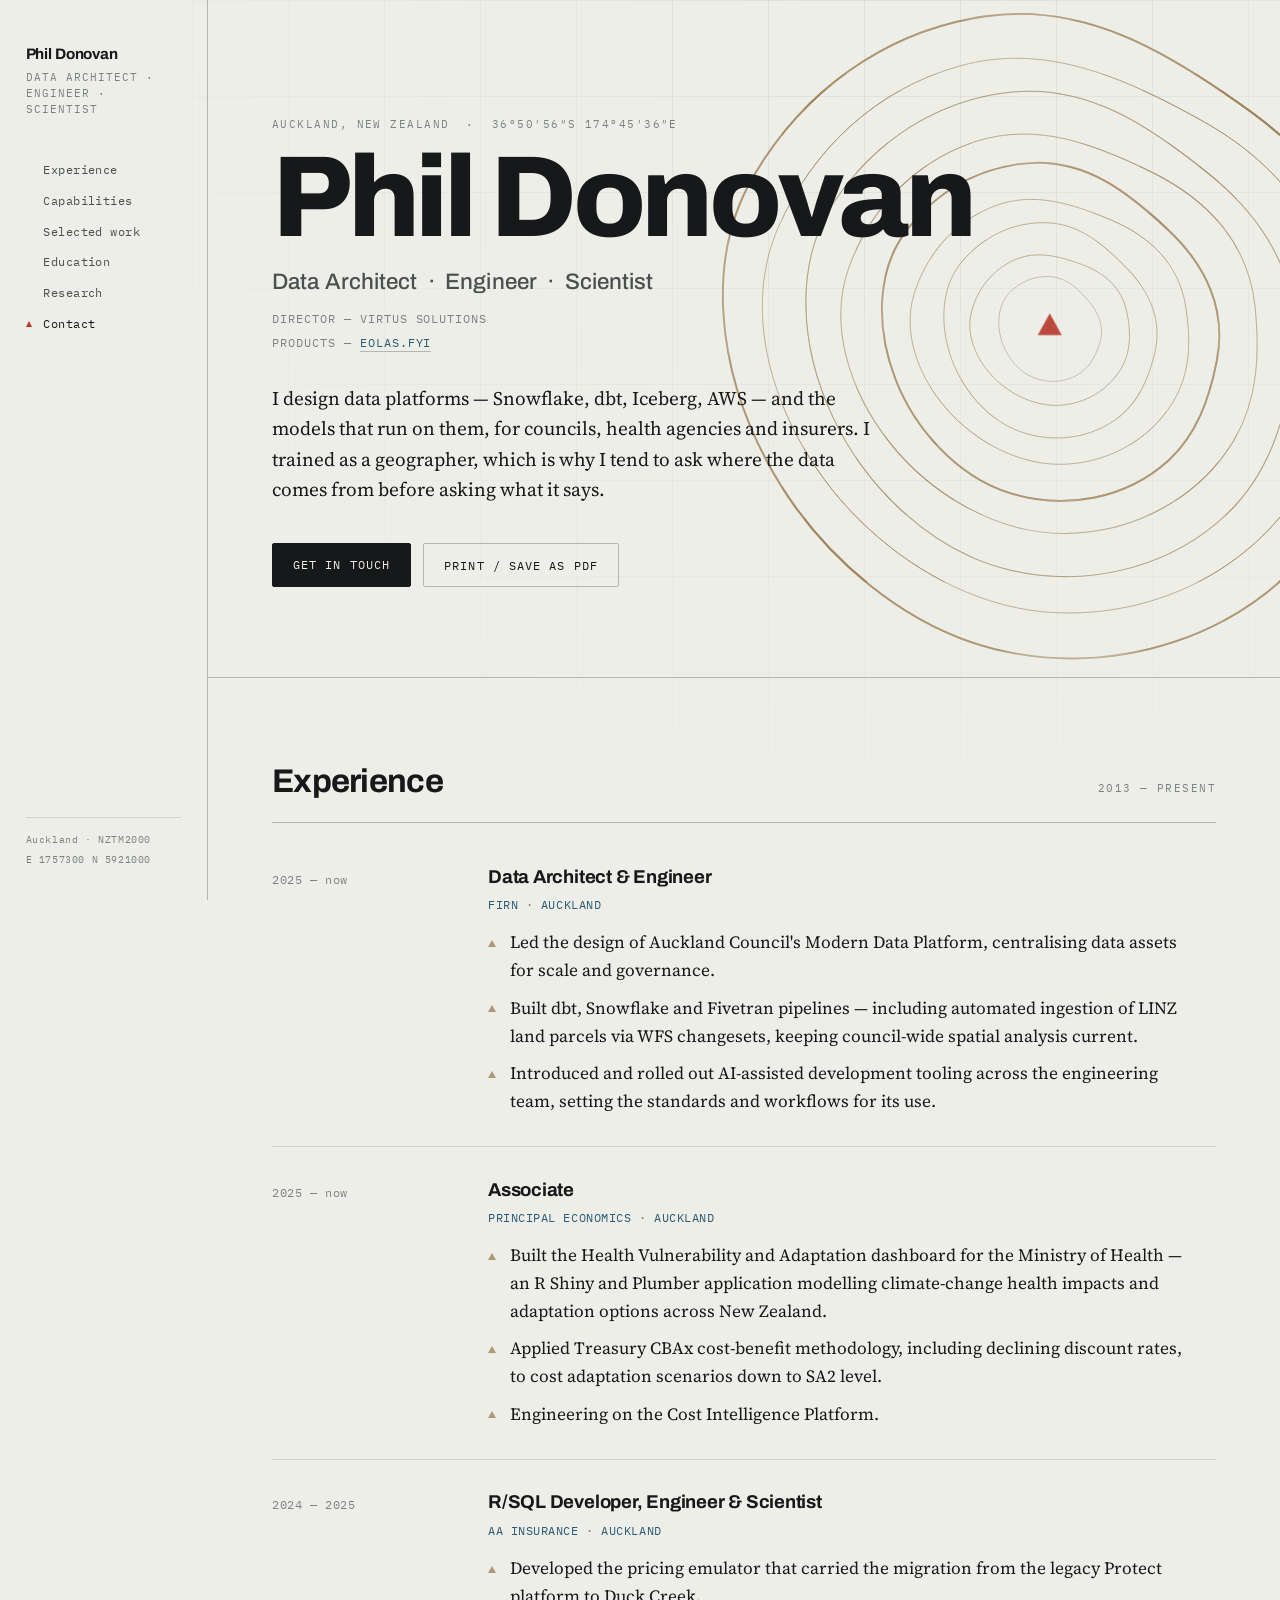
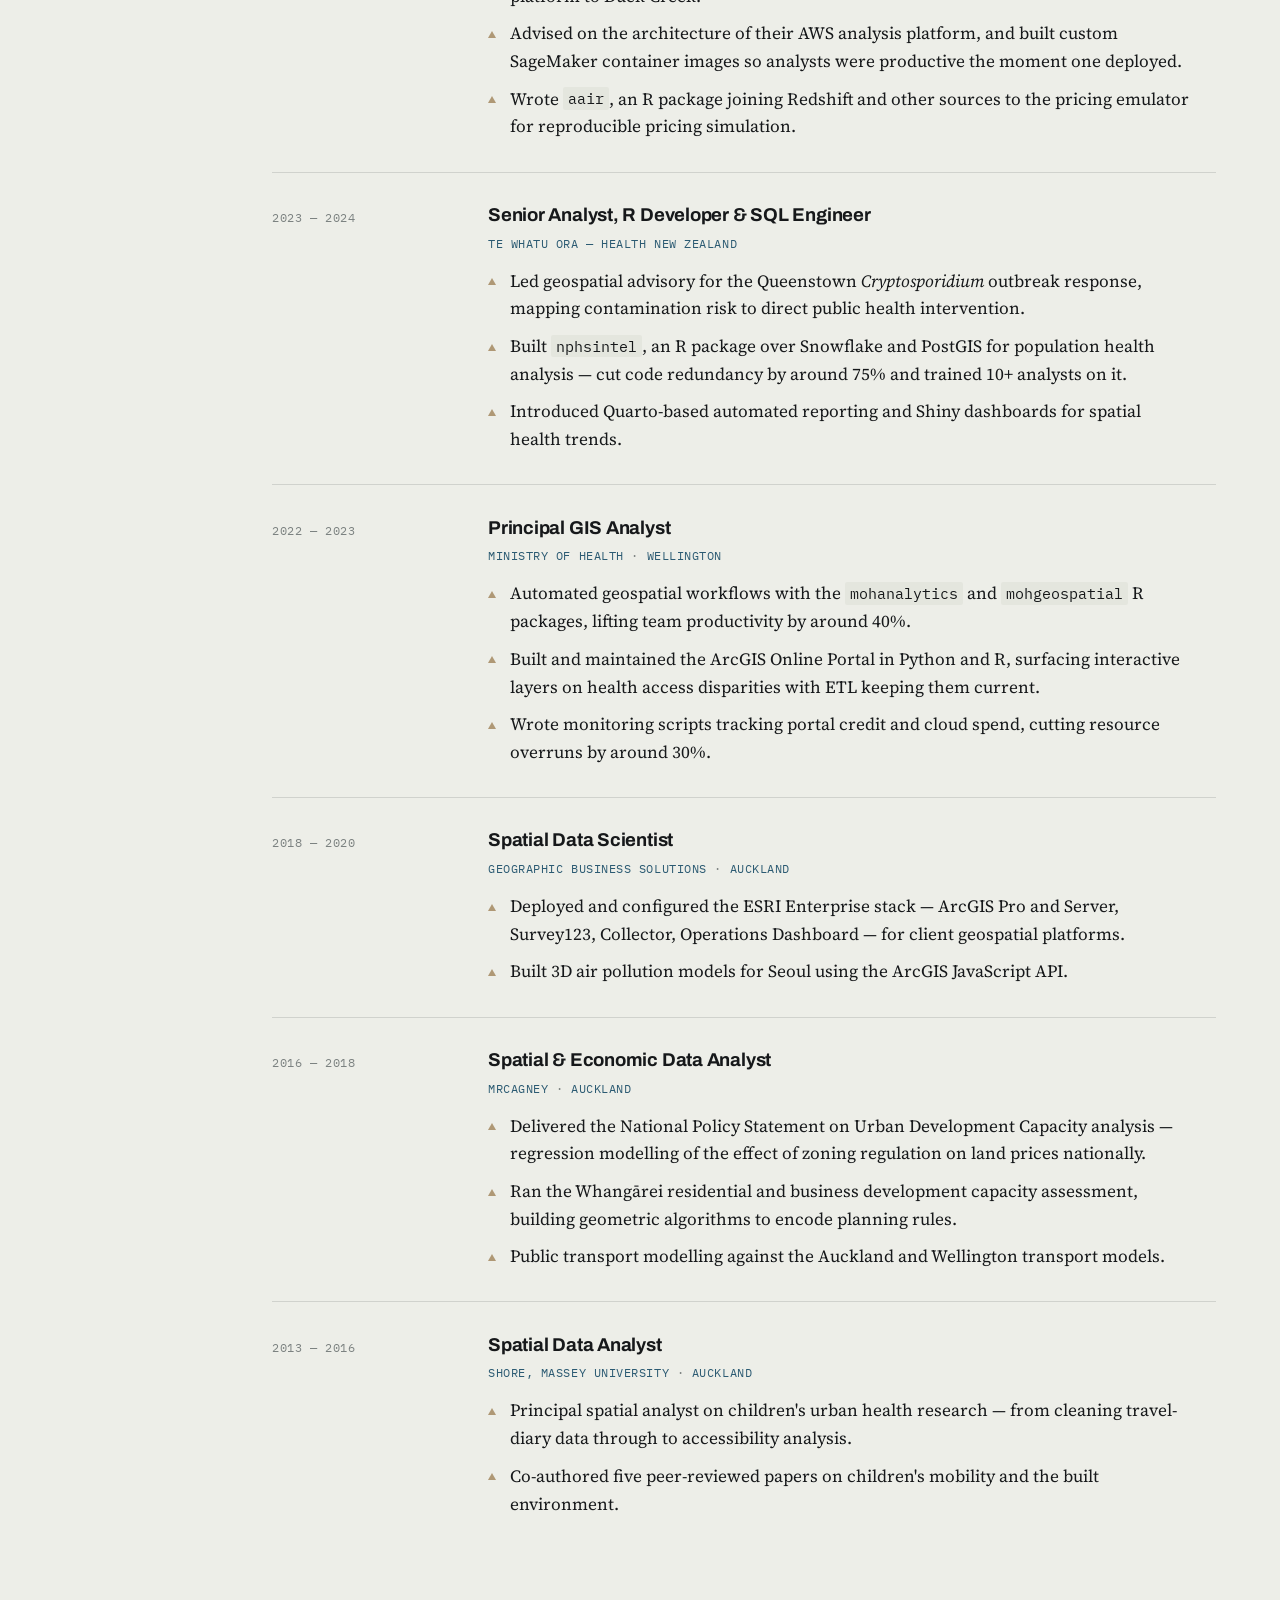
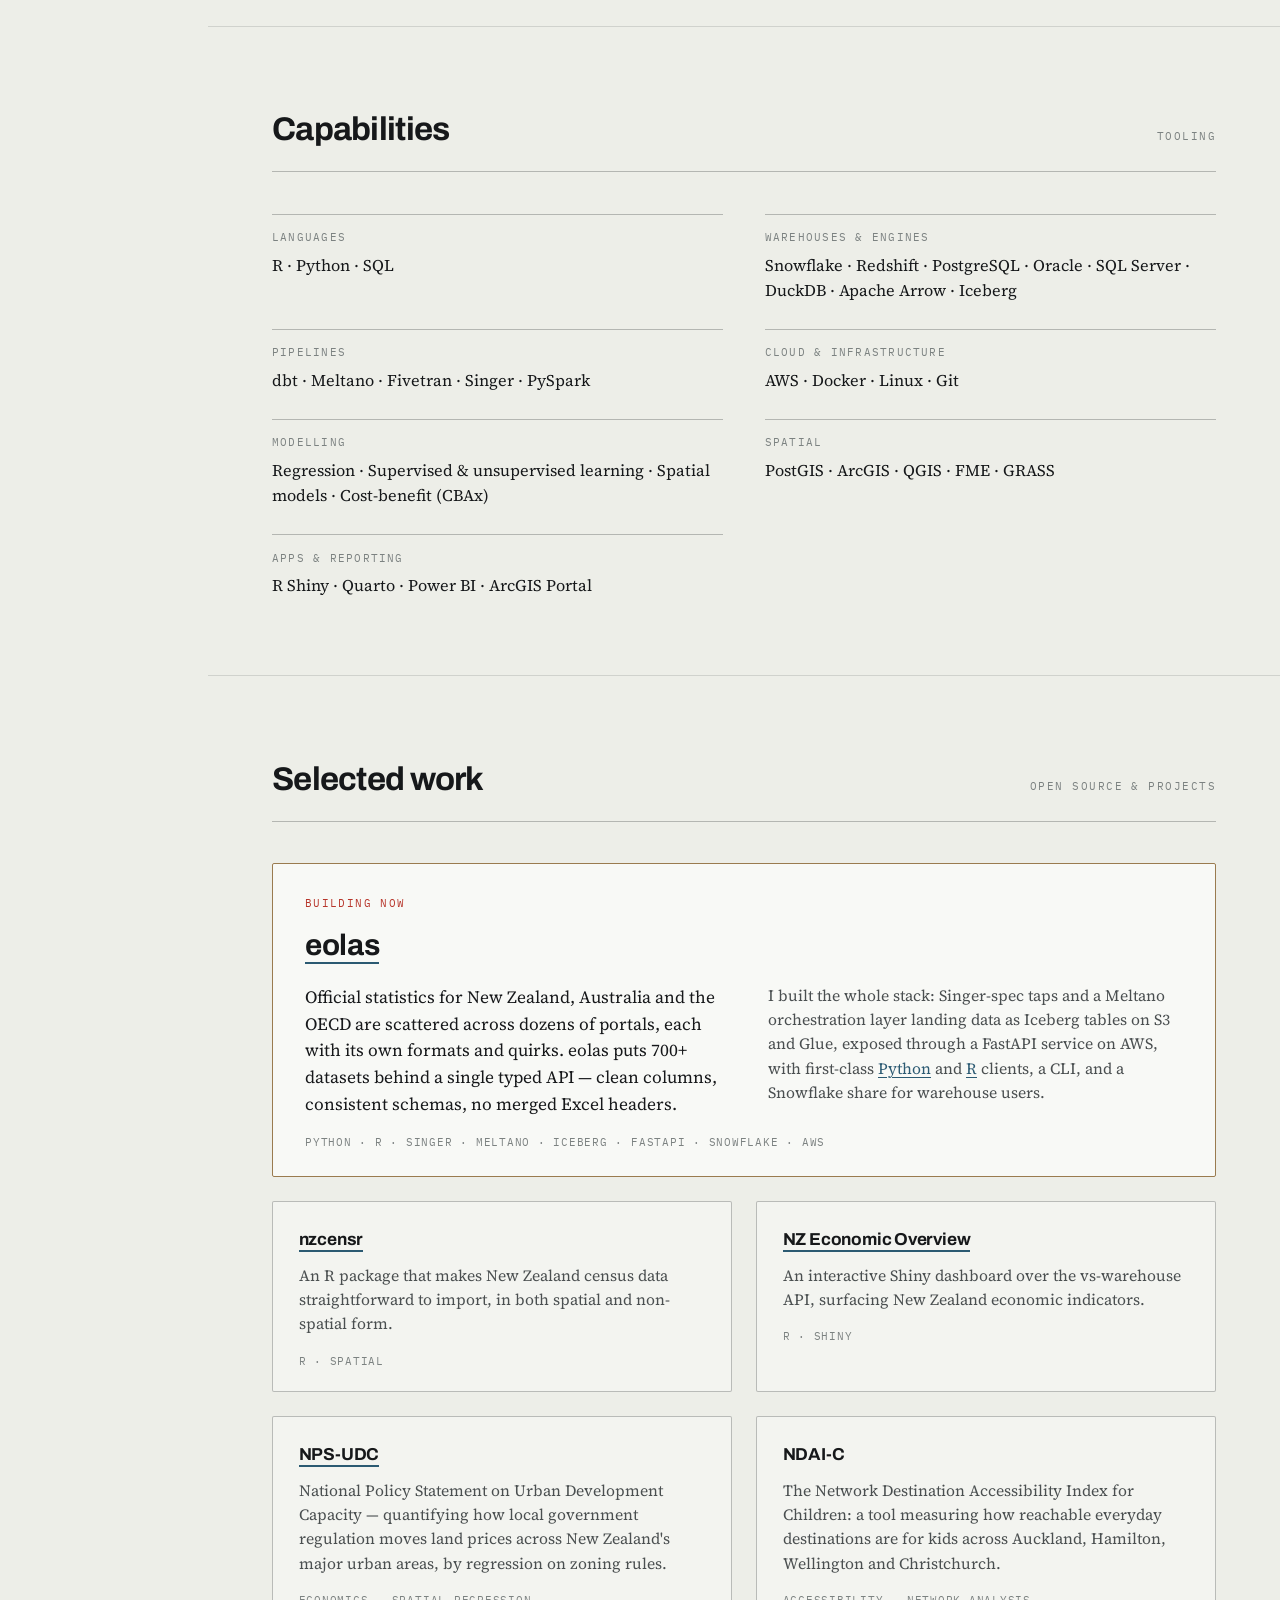
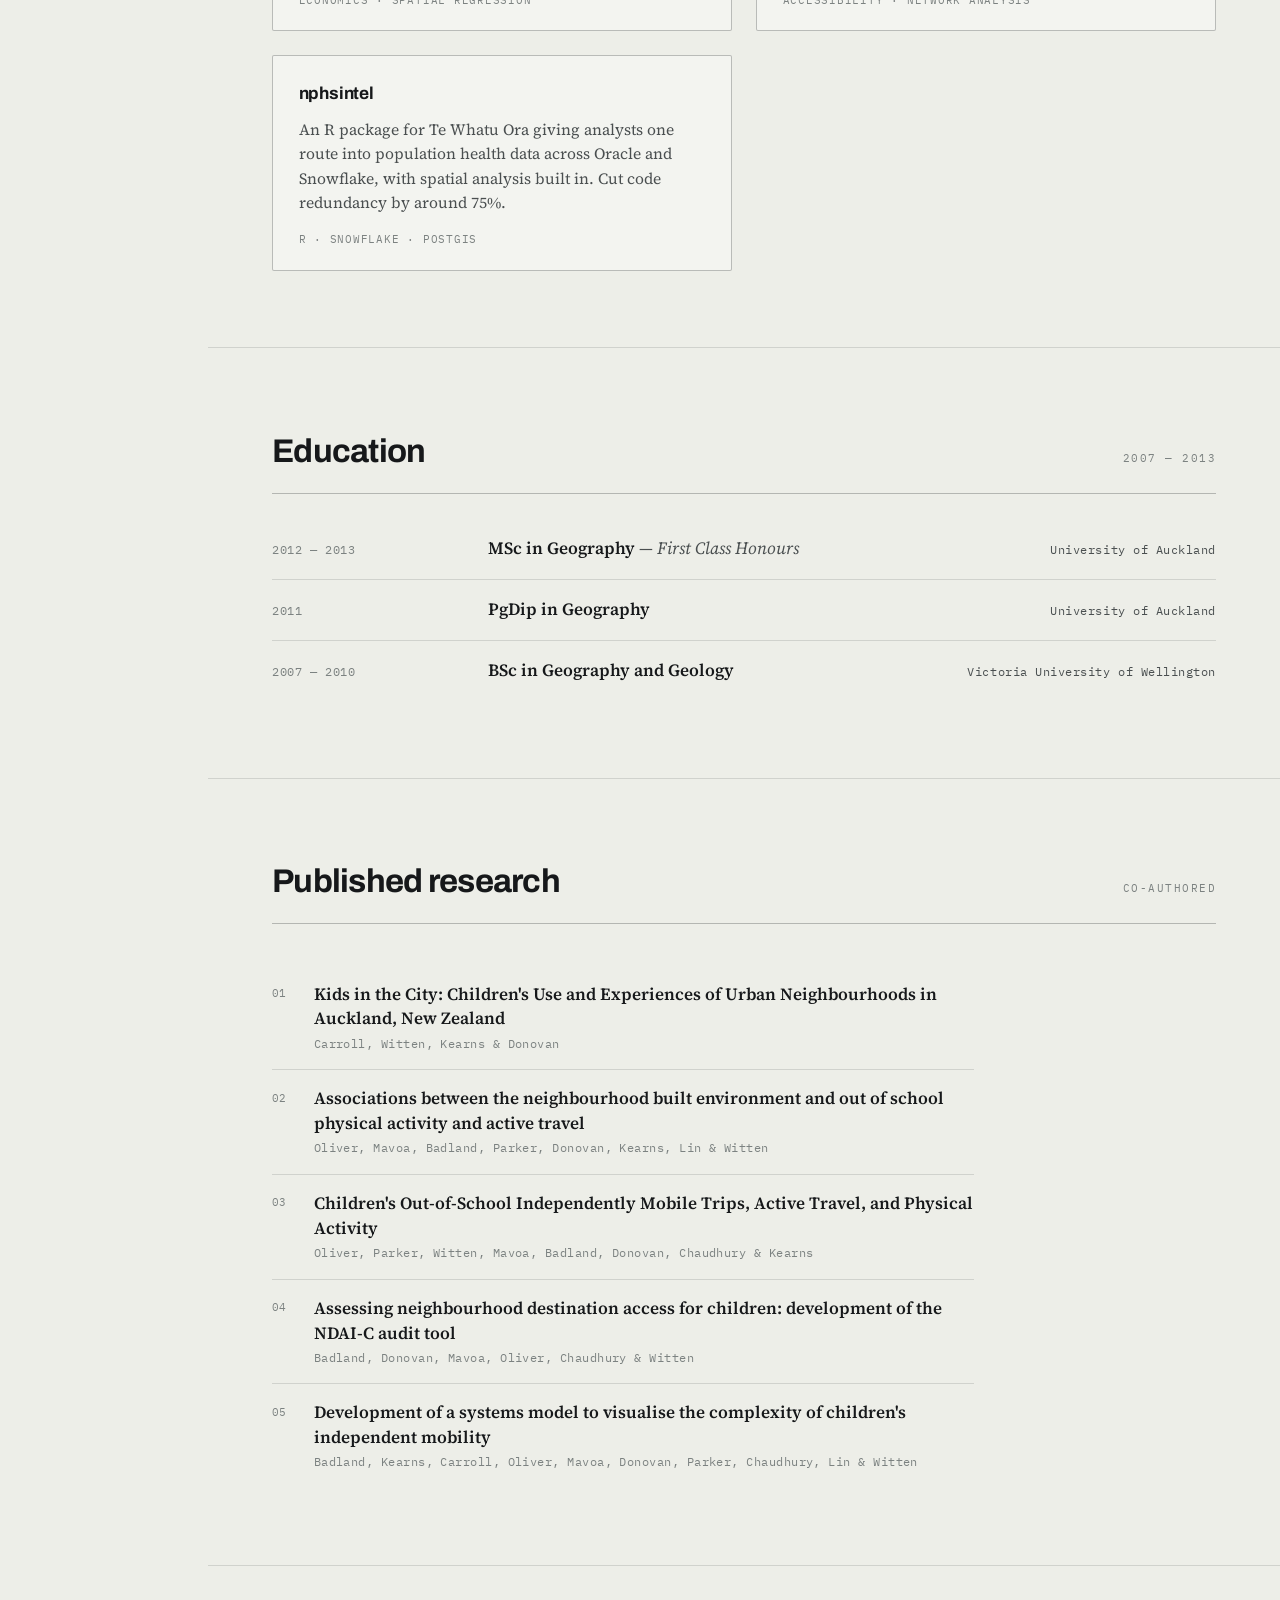
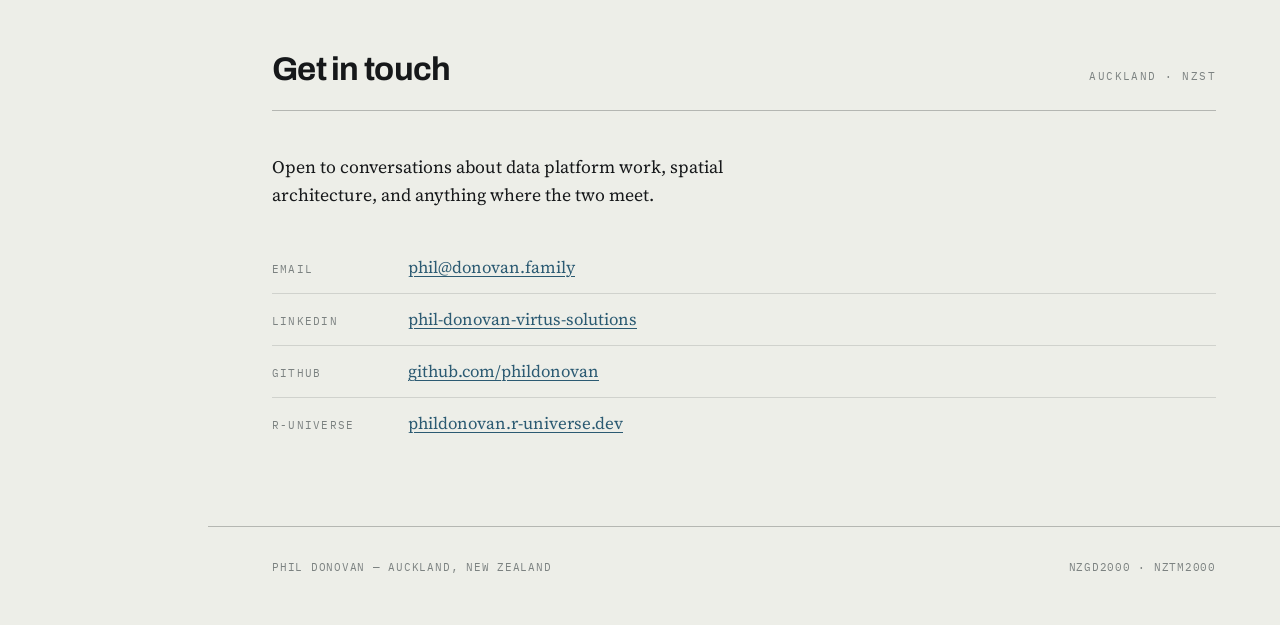
==== index.html @ f5433e70 "Downplay Virtus Solutions Removes the consulting section and services list, the site link, and the c" ====
<!doctype html>
<html lang="en-NZ">
<head>
<meta charset="utf-8">
<meta name="viewport" content="width=device-width, initial-scale=1">
<title>Phil Donovan — Data Architect, Engineer &amp; Scientist</title>
<meta name="description" content="Phil Donovan is a data architect, engineer and scientist in Auckland, New Zealand. He designs data platforms — Snowflake, dbt, Iceberg, AWS — for councils, health agencies and insurers.">
<meta name="author" content="Phil Donovan">

<meta property="og:type" content="profile">
<meta property="og:title" content="Phil Donovan — Data Architect, Engineer &amp; Scientist">
<meta property="og:description" content="Data architect, engineer and scientist in Auckland. Data platforms for councils, health agencies and insurers — with a geographer's eye for where the data comes from.">
<meta property="og:url" content="https://phildonovan.github.io/">
<meta name="twitter:card" content="summary">

<link rel="icon" href="favicon.svg" type="image/svg+xml">
<link rel="preconnect" href="https://fonts.googleapis.com">
<link rel="preconnect" href="https://fonts.gstatic.com" crossorigin>
<link href="https://fonts.googleapis.com/css2?family=Archivo:wght@400;500;600;700;800&family=IBM+Plex+Mono:wght@400;500&family=Source+Serif+4:opsz,wght@8..60,400;8..60,600&display=swap" rel="stylesheet">
<link rel="stylesheet" href="styles.css">
</head>
<body>

<a class="skip" href="#main">Skip to content</a>

<!-- ─────────── marginalia rail ─────────── -->
<aside class="rail" aria-label="Section navigation">
  <div class="rail__id">
    <span class="rail__name">Phil Donovan</span>
    <span class="rail__role">Data Architect · Engineer · Scientist</span>
  </div>

  <nav class="rail__nav">
    <ul>
      <li><a href="#experience">Experience</a></li>
      <li><a href="#capabilities">Capabilities</a></li>
      <li><a href="#work">Selected work</a></li>
      <li><a href="#education">Education</a></li>
      <li><a href="#research">Research</a></li>
      <li><a href="#contact">Contact</a></li>
    </ul>
  </nav>

  <div class="rail__datum">
    <span>Auckland · NZTM2000</span>
    <span>E 1757300  N 5921000</span>
  </div>
</aside>

<main id="main">

  <!-- ─────────── hero ─────────── -->
  <header class="hero">
    <svg class="hero__contours" viewBox="0 0 1200 620" preserveAspectRatio="xMidYMid slice" aria-hidden="true" focusable="false">
      <g class="contours" transform="translate(880 300)">
        <path class="c c--index" transform="scale(1.00) rotate(4)"  d="M300,0 C300,-90 250,-160 170,-210 C90,-260 10,-300 -80,-280 C-170,-260 -240,-200 -280,-120 C-320,-40 -300,60 -250,140 C-200,220 -110,290 -10,300 C90,310 190,270 250,190 C290,135 300,70 300,0 Z"/>
        <path class="c"          transform="scale(0.87) rotate(-3)" d="M300,0 C300,-90 250,-160 170,-210 C90,-260 10,-300 -80,-280 C-170,-260 -240,-200 -280,-120 C-320,-40 -300,60 -250,140 C-200,220 -110,290 -10,300 C90,310 190,270 250,190 C290,135 300,70 300,0 Z"/>
        <path class="c"          transform="scale(0.75) rotate(7)"  d="M300,0 C300,-90 250,-160 170,-210 C90,-260 10,-300 -80,-280 C-170,-260 -240,-200 -280,-120 C-320,-40 -300,60 -250,140 C-200,220 -110,290 -10,300 C90,310 190,270 250,190 C290,135 300,70 300,0 Z"/>
        <path class="c"          transform="scale(0.63) rotate(-6)" d="M300,0 C300,-90 250,-160 170,-210 C90,-260 10,-300 -80,-280 C-170,-260 -240,-200 -280,-120 C-320,-40 -300,60 -250,140 C-200,220 -110,290 -10,300 C90,310 190,270 250,190 C290,135 300,70 300,0 Z"/>
        <path class="c c--index" transform="scale(0.52) rotate(11)" d="M300,0 C300,-90 250,-160 170,-210 C90,-260 10,-300 -80,-280 C-170,-260 -240,-200 -280,-120 C-320,-40 -300,60 -250,140 C-200,220 -110,290 -10,300 C90,310 190,270 250,190 C290,135 300,70 300,0 Z"/>
        <path class="c"          transform="scale(0.42) rotate(-9)" d="M300,0 C300,-90 250,-160 170,-210 C90,-260 10,-300 -80,-280 C-170,-260 -240,-200 -280,-120 C-320,-40 -300,60 -250,140 C-200,220 -110,290 -10,300 C90,310 190,270 250,190 C290,135 300,70 300,0 Z"/>
        <path class="c"          transform="scale(0.33) rotate(14)" d="M300,0 C300,-90 250,-160 170,-210 C90,-260 10,-300 -80,-280 C-170,-260 -240,-200 -280,-120 C-320,-40 -300,60 -250,140 C-200,220 -110,290 -10,300 C90,310 190,270 250,190 C290,135 300,70 300,0 Z"/>
        <path class="c"          transform="scale(0.24) rotate(-12)" d="M300,0 C300,-90 250,-160 170,-210 C90,-260 10,-300 -80,-280 C-170,-260 -240,-200 -280,-120 C-320,-40 -300,60 -250,140 C-200,220 -110,290 -10,300 C90,310 190,270 250,190 C290,135 300,70 300,0 Z"/>
        <path class="c"          transform="scale(0.16) rotate(18)" d="M300,0 C300,-90 250,-160 170,-210 C90,-260 10,-300 -80,-280 C-170,-260 -240,-200 -280,-120 C-320,-40 -300,60 -250,140 C-200,220 -110,290 -10,300 C90,310 190,270 250,190 C290,135 300,70 300,0 Z"/>
      </g>
      <!-- trig station at the summit -->
      <g class="trig" transform="translate(880 300)" aria-hidden="true">
        <path d="M0,-13 L11,7 L-11,7 Z"/>
        <circle cx="0" cy="1" r="1.9"/>
      </g>
    </svg>

    <div class="hero__inner">
      <p class="eyebrow">Auckland, New Zealand &nbsp;·&nbsp; 36°50′56″S 174°45′36″E</p>
      <h1 class="hero__name">Phil&nbsp;Donovan</h1>
      <p class="hero__role">Data Architect &nbsp;·&nbsp; Engineer &nbsp;·&nbsp; Scientist</p>
      <p class="hero__affil">Director — Virtus Solutions</p>
      <p class="hero__affil">Products — <a href="https://eolas.fyi">eolas.fyi</a></p>
      <p class="hero__pitch">
        I design data platforms — Snowflake, dbt, Iceberg, AWS — and the models that run
        on them, for councils, health agencies and insurers. I trained as a geographer,
        which is why I tend to ask where the data comes from before asking what it says.
      </p>
      <div class="hero__actions">
        <a class="btn btn--primary" href="#contact">Get in touch</a>
        <button class="btn" type="button" id="print">Print / save as PDF</button>
      </div>

      <!-- Printed CVs need the contact details up top, not just in the footer. -->
      <p class="hero__contact-print">
        phil@donovan.family &nbsp;·&nbsp;
        linkedin.com/in/phil-donovan-virtus-solutions &nbsp;·&nbsp; github.com/phildonovan
        &nbsp;·&nbsp; Auckland, New Zealand
      </p>
    </div>
  </header>

  <!-- ─────────── experience ─────────── -->
  <section id="experience" class="section">
    <div class="section__head">
      <h2>Experience</h2>
      <span class="eyebrow">2013 — present</span>
    </div>

    <ol class="timeline">

      <li class="role">
        <div class="role__when"><span class="role__years">2025 — now</span></div>
        <div class="role__body">
          <h3 class="role__title">Data Architect &amp; Engineer</h3>
          <p class="role__org">FIRN <span class="role__sep">·</span> Auckland</p>
          <ul class="ticks">
            <li>Led the design of Auckland Council's Modern Data Platform, centralising data assets for scale and governance.</li>
            <li>Built dbt, Snowflake and Fivetran pipelines — including automated ingestion of LINZ land parcels via WFS changesets, keeping council-wide spatial analysis current.</li>
            <li>Introduced and rolled out AI-assisted development tooling across the engineering team, setting the standards and workflows for its use.</li>
          </ul>
        </div>
      </li>

      <li class="role">
        <div class="role__when"><span class="role__years">2025 — now</span></div>
        <div class="role__body">
          <h3 class="role__title">Associate</h3>
          <p class="role__org">Principal Economics <span class="role__sep">·</span> Auckland</p>
          <ul class="ticks">
            <li>Built the Health Vulnerability and Adaptation dashboard for the Ministry of Health — an R Shiny and Plumber application modelling climate-change health impacts and adaptation options across New Zealand.</li>
            <li>Applied Treasury CBAx cost-benefit methodology, including declining discount rates, to cost adaptation scenarios down to SA2 level.</li>
            <li>Engineering on the Cost Intelligence Platform.</li>
          </ul>
        </div>
      </li>

      <li class="role">
        <div class="role__when"><span class="role__years">2024 — 2025</span></div>
        <div class="role__body">
          <h3 class="role__title">R/SQL Developer, Engineer &amp; Scientist</h3>
          <p class="role__org">AA Insurance <span class="role__sep">·</span> Auckland</p>
          <ul class="ticks">
            <li>Developed the pricing emulator that carried the migration from the legacy Protect platform to Duck Creek.</li>
            <li>Advised on the architecture of their AWS analysis platform, and built custom SageMaker container images so analysts were productive the moment one deployed.</li>
            <li>Wrote <code>aair</code>, an R package joining Redshift and other sources to the pricing emulator for reproducible pricing simulation.</li>
          </ul>
        </div>
      </li>

      <li class="role">
        <div class="role__when"><span class="role__years">2023 — 2024</span></div>
        <div class="role__body">
          <h3 class="role__title">Senior Analyst, R Developer &amp; SQL Engineer</h3>
          <p class="role__org">Te Whatu Ora — Health New Zealand</p>
          <ul class="ticks">
            <li>Led geospatial advisory for the Queenstown <em>Cryptosporidium</em> outbreak response, mapping contamination risk to direct public health intervention.</li>
            <li>Built <code>nphsintel</code>, an R package over Snowflake and PostGIS for population health analysis — cut code redundancy by around 75% and trained 10+ analysts on it.</li>
            <li>Introduced Quarto-based automated reporting and Shiny dashboards for spatial health trends.</li>
          </ul>
        </div>
      </li>

      <li class="role">
        <div class="role__when"><span class="role__years">2022 — 2023</span></div>
        <div class="role__body">
          <h3 class="role__title">Principal GIS Analyst</h3>
          <p class="role__org">Ministry of Health <span class="role__sep">·</span> Wellington</p>
          <ul class="ticks">
            <li>Automated geospatial workflows with the <code>mohanalytics</code> and <code>mohgeospatial</code> R packages, lifting team productivity by around 40%.</li>
            <li>Built and maintained the ArcGIS Online Portal in Python and R, surfacing interactive layers on health access disparities with ETL keeping them current.</li>
            <li>Wrote monitoring scripts tracking portal credit and cloud spend, cutting resource overruns by around 30%.</li>
          </ul>
        </div>
      </li>

      <li class="role">
        <div class="role__when"><span class="role__years">2018 — 2020</span></div>
        <div class="role__body">
          <h3 class="role__title">Spatial Data Scientist</h3>
          <p class="role__org">Geographic Business Solutions <span class="role__sep">·</span> Auckland</p>
          <ul class="ticks">
            <li>Deployed and configured the ESRI Enterprise stack — ArcGIS Pro and Server, Survey123, Collector, Operations Dashboard — for client geospatial platforms.</li>
            <li>Built 3D air pollution models for Seoul using the ArcGIS JavaScript API.</li>
          </ul>
        </div>
      </li>

      <li class="role">
        <div class="role__when"><span class="role__years">2016 — 2018</span></div>
        <div class="role__body">
          <h3 class="role__title">Spatial &amp; Economic Data Analyst</h3>
          <p class="role__org">MRCagney <span class="role__sep">·</span> Auckland</p>
          <ul class="ticks">
            <li>Delivered the National Policy Statement on Urban Development Capacity analysis — regression modelling of the effect of zoning regulation on land prices nationally.</li>
            <li>Ran the Whangārei residential and business development capacity assessment, building geometric algorithms to encode planning rules.</li>
            <li>Public transport modelling against the Auckland and Wellington transport models.</li>
          </ul>
        </div>
      </li>

      <li class="role">
        <div class="role__when"><span class="role__years">2013 — 2016</span></div>
        <div class="role__body">
          <h3 class="role__title">Spatial Data Analyst</h3>
          <p class="role__org">SHORE, Massey University <span class="role__sep">·</span> Auckland</p>
          <ul class="ticks">
            <li>Principal spatial analyst on children's urban health research — from cleaning travel-diary data through to accessibility analysis.</li>
            <li>Co-authored five peer-reviewed papers on children's mobility and the built environment.</li>
          </ul>
        </div>
      </li>

    </ol>
  </section>

  <!-- ─────────── capabilities ─────────── -->
  <section id="capabilities" class="section">
    <div class="section__head">
      <h2>Capabilities</h2>
      <span class="eyebrow">Tooling</span>
    </div>

    <dl class="caps">
      <div class="cap">
        <dt>Languages</dt>
        <dd>R · Python · SQL</dd>
      </div>
      <div class="cap">
        <dt>Warehouses &amp; engines</dt>
        <dd>Snowflake · Redshift · PostgreSQL · Oracle · SQL Server · DuckDB · Apache Arrow · Iceberg</dd>
      </div>
      <div class="cap">
        <dt>Pipelines</dt>
        <dd>dbt · Meltano · Fivetran · Singer · PySpark</dd>
      </div>
      <div class="cap">
        <dt>Cloud &amp; infrastructure</dt>
        <dd>AWS · Docker · Linux · Git</dd>
      </div>
      <div class="cap">
        <dt>Modelling</dt>
        <dd>Regression · Supervised &amp; unsupervised learning · Spatial models · Cost-benefit (CBAx)</dd>
      </div>
      <div class="cap">
        <dt>Spatial</dt>
        <dd>PostGIS · ArcGIS · QGIS · FME · GRASS</dd>
      </div>
      <div class="cap">
        <dt>Apps &amp; reporting</dt>
        <dd>R Shiny · Quarto · Power BI · ArcGIS Portal</dd>
      </div>
    </dl>
  </section>

  <!-- ─────────── selected work ─────────── -->
  <section id="work" class="section">
    <div class="section__head">
      <h2>Selected work</h2>
      <span class="eyebrow">Open source &amp; projects</span>
    </div>

    <div class="work">

      <article class="card card--feature">
        <p class="card__flag">Building now</p>
        <h3><a href="https://eolas.fyi">eolas</a></h3>
        <p class="card__lead">
          Official statistics for New Zealand, Australia and the OECD are scattered across
          dozens of portals, each with its own formats and quirks. eolas puts 700+ datasets
          behind a single typed API — clean columns, consistent schemas, no merged Excel
          headers.
        </p>
        <p>
          I built the whole stack: Singer-spec taps and a Meltano orchestration layer landing
          data as Iceberg tables on S3 and Glue, exposed through a FastAPI service on AWS, with
          first-class <a href="https://github.com/phildonovan/eolas-data">Python</a> and
          <a href="https://github.com/phildonovan/eolas-r">R</a> clients, a CLI, and a
          Snowflake share for warehouse users.
        </p>
        <p class="card__meta">Python · R · Singer · Meltano · Iceberg · FastAPI · Snowflake · AWS</p>
      </article>

      <article class="card">
        <h3><a href="https://github.com/phildonovan/nzcensr">nzcensr</a></h3>
        <p>An R package that makes New Zealand census data straightforward to import, in both spatial and non-spatial form.</p>
        <p class="card__meta">R · Spatial</p>
      </article>

      <article class="card">
        <h3><a href="https://github.com/phildonovan/nz-economic-overview">NZ Economic Overview</a></h3>
        <p>An interactive Shiny dashboard over the vs-warehouse API, surfacing New Zealand economic indicators.</p>
        <p class="card__meta">R · Shiny</p>
      </article>

      <article class="card">
        <h3><a href="https://environment.govt.nz/acts-and-regulations/national-policy-statements/national-policy-statement-urban-development/">NPS-UDC</a></h3>
        <p>National Policy Statement on Urban Development Capacity — quantifying how local government regulation moves land prices across New Zealand's major urban areas, by regression on zoning rules.</p>
        <p class="card__meta">Economics · Spatial regression</p>
      </article>

      <article class="card">
        <h3>NDAI-C</h3>
        <p>The Network Destination Accessibility Index for Children: a tool measuring how reachable everyday destinations are for kids across Auckland, Hamilton, Wellington and Christchurch.</p>
        <p class="card__meta">Accessibility · Network analysis</p>
      </article>

      <article class="card">
        <h3>nphsintel</h3>
        <p>An R package for Te Whatu Ora giving analysts one route into population health data across Oracle and Snowflake, with spatial analysis built in. Cut code redundancy by around 75%.</p>
        <p class="card__meta">R · Snowflake · PostGIS</p>
      </article>

    </div>
  </section>

  <!-- ─────────── education ─────────── -->
  <section id="education" class="section">
    <div class="section__head">
      <h2>Education</h2>
      <span class="eyebrow">2007 — 2013</span>
    </div>

    <ul class="edu">
      <li>
        <span class="edu__years">2012 — 2013</span>
        <span class="edu__degree">MSc in Geography <em>— First Class Honours</em></span>
        <span class="edu__inst">University of Auckland</span>
      </li>
      <li>
        <span class="edu__years">2011</span>
        <span class="edu__degree">PgDip in Geography</span>
        <span class="edu__inst">University of Auckland</span>
      </li>
      <li>
        <span class="edu__years">2007 — 2010</span>
        <span class="edu__degree">BSc in Geography and Geology</span>
        <span class="edu__inst">Victoria University of Wellington</span>
      </li>
    </ul>
  </section>

  <!-- ─────────── research ─────────── -->
  <section id="research" class="section">
    <div class="section__head">
      <h2>Published research</h2>
      <span class="eyebrow">Co-authored</span>
    </div>

    <ol class="papers">
      <li>
        <span class="paper__title">Kids in the City: Children's Use and Experiences of Urban Neighbourhoods in Auckland, New Zealand</span>
        <span class="paper__authors">Carroll, Witten, Kearns &amp; Donovan</span>
      </li>
      <li>
        <span class="paper__title">Associations between the neighbourhood built environment and out of school physical activity and active travel</span>
        <span class="paper__authors">Oliver, Mavoa, Badland, Parker, Donovan, Kearns, Lin &amp; Witten</span>
      </li>
      <li>
        <span class="paper__title">Children's Out-of-School Independently Mobile Trips, Active Travel, and Physical Activity</span>
        <span class="paper__authors">Oliver, Parker, Witten, Mavoa, Badland, Donovan, Chaudhury &amp; Kearns</span>
      </li>
      <li>
        <span class="paper__title">Assessing neighbourhood destination access for children: development of the NDAI-C audit tool</span>
        <span class="paper__authors">Badland, Donovan, Mavoa, Oliver, Chaudhury &amp; Witten</span>
      </li>
      <li>
        <span class="paper__title">Development of a systems model to visualise the complexity of children's independent mobility</span>
        <span class="paper__authors">Badland, Kearns, Carroll, Oliver, Mavoa, Donovan, Parker, Chaudhury, Lin &amp; Witten</span>
      </li>
    </ol>
  </section>

  <!-- ─────────── contact ─────────── -->
  <section id="contact" class="section section--contact">
    <div class="section__head">
      <h2>Get in touch</h2>
      <span class="eyebrow">Auckland · NZST</span>
    </div>

    <p class="contact__lead">
      Open to conversations about data platform work, spatial architecture, and anything
      where the two meet.
    </p>

    <ul class="contact">
      <li><span class="contact__label">Email</span><a href="mailto:phil@donovan.family">phil@donovan.family</a></li>
      <li><span class="contact__label">LinkedIn</span><a href="https://www.linkedin.com/in/phil-donovan-virtus-solutions/">phil-donovan-virtus-solutions</a></li>
      <li><span class="contact__label">GitHub</span><a href="https://github.com/phildonovan">github.com/phildonovan</a></li>
      <li><span class="contact__label">R-universe</span><a href="https://phildonovan.r-universe.dev">phildonovan.r-universe.dev</a></li>
    </ul>
  </section>

  <footer class="foot">
    <span>Phil Donovan — Auckland, New Zealand</span>
    <span class="foot__datum">NZGD2000 · NZTM2000</span>
  </footer>

</main>

<script>
  document.getElementById('print').addEventListener('click', function () {
    window.print();
  });

  // Mark the section currently in view in the rail.
  (function () {
    var links = Array.prototype.slice.call(document.querySelectorAll('.rail__nav a'));
    var map = {};
    links.forEach(function (a) { map[a.getAttribute('href').slice(1)] = a; });

    var obs = new IntersectionObserver(function (entries) {
      entries.forEach(function (e) {
        if (e.isIntersecting) {
          links.forEach(function (a) { a.removeAttribute('aria-current'); });
          if (map[e.target.id]) map[e.target.id].setAttribute('aria-current', 'true');
        }
      });
    }, { rootMargin: '-20% 0px -70% 0px' });

    document.querySelectorAll('.section').forEach(function (s) { obs.observe(s); });
  })();
</script>

</body>
</html>
---- styles.css ----
/* ============================================================
   Phil Donovan — personal site
   Concept: a survey sheet. Topographic palette, cartographic
   marginalia, trig-station markers.
   ============================================================ */

:root {
  /* Topo sheet palette — cool map paper, not cream. */
  --paper:      #EDEEE8;
  --paper-deep: #E4E6DE;
  --ink:        #16181A;
  --ink-soft:   #4A4F50;
  --ink-faint:  #7C8281;

  --contour:    #9A7B4F;   /* bistre — contour lines */
  --water:      #2B5A72;   /* topo water blue — links */
  --water-deep: #1C3F52;
  --signal:     #B7362B;   /* survey red — trig marks, used sparingly */

  --rule:       rgba(22, 24, 26, 0.13);
  --rule-firm:  rgba(22, 24, 26, 0.26);

  --font-display: 'Archivo', system-ui, sans-serif;
  --font-body:    'Source Serif 4', Georgia, serif;
  --font-mono:    'IBM Plex Mono', ui-monospace, monospace;

  --rail-w: 208px;
  --measure: 78ch;
  --page-max: 1340px;
}

*, *::before, *::after { box-sizing: border-box; }

html { -webkit-text-size-adjust: 100%; scroll-behavior: smooth; }

@media (prefers-reduced-motion: reduce) {
  html { scroll-behavior: auto; }
  *, *::before, *::after {
    animation-duration: 0.001ms !important;
    animation-iteration-count: 1 !important;
    transition-duration: 0.001ms !important;
  }
}

body {
  margin: 0;
  background: var(--paper);
  color: var(--ink);
  font-family: var(--font-body);
  font-size: clamp(1rem, 0.96rem + 0.2vw, 1.075rem);
  line-height: 1.62;
  font-synthesis-weight: none;
  -webkit-font-smoothing: antialiased;
}

/* Faint paper tooth — a printed sheet, not a screen. */
body::before {
  content: "";
  position: fixed;
  inset: 0;
  pointer-events: none;
  z-index: 0;
  opacity: 0.5;
  background-image:
    linear-gradient(var(--rule) 1px, transparent 1px),
    linear-gradient(90deg, var(--rule) 1px, transparent 1px);
  background-size: 96px 96px;
  mask-image: radial-gradient(ellipse at 70% 0%, #000 0%, transparent 72%);
  -webkit-mask-image: radial-gradient(ellipse at 70% 0%, #000 0%, transparent 72%);
}

a { color: var(--water); text-decoration-thickness: 1px; text-underline-offset: 3px; }
a:hover { color: var(--water-deep); text-decoration-color: var(--signal); }

:focus-visible {
  outline: 2px solid var(--signal);
  outline-offset: 3px;
}

code {
  font-family: var(--font-mono);
  font-size: 0.88em;
  background: var(--paper-deep);
  padding: 0.08em 0.34em;
  border-radius: 2px;
}

.skip {
  position: absolute;
  left: -9999px;
  top: 0;
  background: var(--ink);
  color: var(--paper);
  padding: 0.7rem 1rem;
  z-index: 100;
  font-family: var(--font-mono);
  font-size: 0.8rem;
}
.skip:focus { left: 0; }

/* ── shared type devices ───────────────────────────────── */

.eyebrow {
  font-family: var(--font-mono);
  font-size: 0.7rem;
  letter-spacing: 0.13em;
  text-transform: uppercase;
  color: var(--ink-faint);
  margin: 0;
}

/* ============================================================
   Marginalia rail
   ============================================================ */

.rail { display: none; }

@media (min-width: 1100px) {
  .rail {
    display: flex;
    flex-direction: column;
    gap: 2.4rem;
    position: fixed;
    top: 0;
    left: 0;
    width: var(--rail-w);
    height: 100vh;
    padding: 2.6rem 1.6rem 2rem;
    border-right: 1px solid var(--rule-firm);
    z-index: 5;
  }

  .rail__id { display: flex; flex-direction: column; gap: 0.25rem; }

  .rail__name {
    font-family: var(--font-display);
    font-weight: 700;
    font-size: 0.95rem;
    letter-spacing: -0.01em;
  }

  .rail__role {
    font-family: var(--font-mono);
    font-size: 0.66rem;
    letter-spacing: 0.1em;
    text-transform: uppercase;
    color: var(--ink-faint);
    line-height: 1.5;
  }

  .rail__nav { flex: 1; }
  .rail__nav ul { list-style: none; margin: 0; padding: 0; display: flex; flex-direction: column; gap: 0.1rem; }

  .rail__nav a {
    display: block;
    padding: 0.32rem 0 0.32rem 1.1rem;
    position: relative;
    font-family: var(--font-mono);
    font-size: 0.73rem;
    letter-spacing: 0.04em;
    color: var(--ink-soft);
    text-decoration: none;
    transition: color 160ms ease;
  }

  /* trig-station tick, filled when the section is in view */
  .rail__nav a::before {
    content: "";
    position: absolute;
    left: 0;
    top: 50%;
    transform: translateY(-50%);
    width: 0; height: 0;
    border-left: 3.5px solid transparent;
    border-right: 3.5px solid transparent;
    border-bottom: 6px solid transparent;
    transition: border-bottom-color 160ms ease;
  }

  .rail__nav a:hover { color: var(--ink); }
  .rail__nav a:hover::before { border-bottom-color: var(--rule-firm); }

  .rail__nav a[aria-current="true"] { color: var(--ink); }
  .rail__nav a[aria-current="true"]::before { border-bottom-color: var(--signal); }

  .rail__datum {
    display: flex;
    flex-direction: column;
    gap: 0.2rem;
    font-family: var(--font-mono);
    font-size: 0.63rem;
    letter-spacing: 0.06em;
    color: var(--ink-faint);
    border-top: 1px solid var(--rule);
    padding-top: 0.9rem;
  }

  #main { margin-left: var(--rail-w); }
}

/* ============================================================
   Hero
   ============================================================ */

.hero {
  position: relative;
  overflow: hidden;
  border-bottom: 1px solid var(--rule-firm);
  isolation: isolate;
}

.hero__contours {
  position: absolute;
  inset: 0;
  width: 100%;
  height: 100%;
  z-index: -1;
}

.hero__contours {
  --contour-op: 0.42;
  --contour-op-index: 0.55;
  --trig-op: 0.9;
}

.hero__contours .c {
  fill: none;
  stroke: var(--contour);
  stroke-width: 1;
  opacity: var(--contour-op);
  vector-effect: non-scaling-stroke;
}

.hero__contours .c--index {
  stroke-width: 1.9;
  opacity: var(--contour-op-index);
}

.hero__contours .trig {
  fill: var(--signal);
  opacity: var(--trig-op);
}

/* On narrow screens the landform sits under the text — pull it back so the
   copy stays legible. */
@media (max-width: 860px) {
  .hero__contours { --contour-op: 0.2; --contour-op-index: 0.28; --trig-op: 0.5; }
}

/* Contours draw themselves in on load — a sheet being surveyed. */
@media (prefers-reduced-motion: no-preference) {
  .hero__contours .c {
    stroke-dasharray: 2000;
    stroke-dashoffset: 2000;
    animation: draw 2.4s cubic-bezier(0.22, 0.61, 0.36, 1) forwards;
  }
  .hero__contours .c:nth-child(1) { animation-delay: 0.05s; }
  .hero__contours .c:nth-child(2) { animation-delay: 0.14s; }
  .hero__contours .c:nth-child(3) { animation-delay: 0.23s; }
  .hero__contours .c:nth-child(4) { animation-delay: 0.32s; }
  .hero__contours .c:nth-child(5) { animation-delay: 0.41s; }
  .hero__contours .c:nth-child(6) { animation-delay: 0.50s; }
  .hero__contours .c:nth-child(7) { animation-delay: 0.59s; }
  .hero__contours .c:nth-child(8) { animation-delay: 0.68s; }
  .hero__contours .c:nth-child(9) { animation-delay: 0.77s; }

  .hero__contours .trig {
    opacity: 0;
    animation: fade 0.7s ease 1.5s forwards;
  }
}

@keyframes draw { to { stroke-dashoffset: 0; } }
@keyframes fade { to { opacity: var(--trig-op); } }

.hero__inner {
  max-width: var(--page-max);
  margin: 0 auto;
  padding: clamp(4rem, 9vw, 8.5rem) clamp(1.5rem, 5vw, 4rem) clamp(3.5rem, 7vw, 6rem);
}

.hero__name {
  font-family: var(--font-display);
  font-weight: 800;
  font-size: clamp(3rem, 9.5vw, 7.2rem);
  line-height: 0.92;
  letter-spacing: -0.038em;
  margin: 0.7rem 0 0;
  text-wrap: balance;
}

.hero__role {
  font-family: var(--font-display);
  font-weight: 500;
  font-size: clamp(1.05rem, 2.2vw, 1.4rem);
  letter-spacing: 0.005em;
  color: var(--ink-soft);
  margin: 0.85rem 0 0;
}

.hero__affil {
  font-family: var(--font-mono);
  font-size: 0.76rem;
  letter-spacing: 0.08em;
  text-transform: uppercase;
  color: var(--ink-faint);
  margin: 0.55rem 0 0;
}

.hero__affil a {
  color: var(--water);
  text-decoration: none;
  border-bottom: 1px solid var(--rule-firm);
  padding-bottom: 1px;
}

.hero__affil a:hover { border-bottom-color: var(--signal); }

.hero__affil + .hero__affil { margin-top: 0.25rem; }

.hero__pitch {
  max-width: 60ch;
  margin: 1.9rem 0 0;
  font-size: clamp(1.06rem, 1.5vw, 1.24rem);
  line-height: 1.58;
}

.hero__actions {
  display: flex;
  flex-wrap: wrap;
  gap: 0.75rem;
  margin-top: 2.4rem;
}

/* Screen shows buttons; print swaps in the contact line. */
.hero__contact-print { display: none; }

.btn {
  display: inline-block;
  font-family: var(--font-mono);
  font-size: 0.76rem;
  letter-spacing: 0.09em;
  text-transform: uppercase;
  padding: 0.72rem 1.25rem;
  border: 1px solid var(--rule-firm);
  border-radius: 2px;
  background: transparent;
  color: var(--ink);
  text-decoration: none;
  cursor: pointer;
  transition: background 160ms ease, border-color 160ms ease, color 160ms ease;
}

.btn:hover {
  border-color: var(--ink);
  background: rgba(22, 24, 26, 0.045);
  color: var(--ink);
}

.btn--primary {
  background: var(--ink);
  border-color: var(--ink);
  color: var(--paper);
}

.btn--primary:hover {
  background: var(--water-deep);
  border-color: var(--water-deep);
  color: var(--paper);
}

/* ============================================================
   Sections
   ============================================================ */

.section {
  max-width: var(--page-max);
  margin: 0 auto;
  padding: clamp(3.2rem, 6vw, 5.4rem) clamp(1.5rem, 5vw, 4rem);
  border-bottom: 1px solid var(--rule);
  position: relative;
  z-index: 1;
}

.section:last-of-type { border-bottom: none; }

.section__head {
  display: flex;
  align-items: baseline;
  justify-content: space-between;
  gap: 1.5rem;
  flex-wrap: wrap;
  margin-bottom: 2.6rem;
  padding-bottom: 0.9rem;
  border-bottom: 1px solid var(--rule-firm);
}

.section__head h2 {
  font-family: var(--font-display);
  font-weight: 700;
  font-size: clamp(1.45rem, 3vw, 2.05rem);
  letter-spacing: -0.022em;
  margin: 0;
}

/* ── experience timeline ──────────────────────────────── */

.timeline { list-style: none; margin: 0; padding: 0; }

.role {
  display: grid;
  grid-template-columns: 1fr;
  gap: 0.5rem;
  padding: 1.9rem 0;
  border-top: 1px solid var(--rule);
}

.role:first-child { border-top: none; padding-top: 0; }

@media (min-width: 800px) {
  .role {
    grid-template-columns: 10.5rem 1fr;
    gap: 3rem;
  }
}

.role__years {
  font-family: var(--font-mono);
  font-size: 0.75rem;
  letter-spacing: 0.05em;
  color: var(--ink-faint);
  white-space: nowrap;
}

.role__title {
  font-family: var(--font-display);
  font-weight: 700;
  font-size: 1.16rem;
  letter-spacing: -0.012em;
  margin: 0;
  line-height: 1.3;
}

.role__org {
  font-family: var(--font-mono);
  font-size: 0.76rem;
  letter-spacing: 0.045em;
  text-transform: uppercase;
  color: var(--water);
  margin: 0.4rem 0 0.9rem;
}

.role__sep { color: var(--ink-faint); }

/* trig-triangle bullets — survey control points */
.ticks { list-style: none; margin: 0; padding: 0; max-width: var(--measure); }

.ticks li {
  position: relative;
  padding-left: 1.35rem;
  margin-bottom: 0.6rem;
}

.ticks li:last-child { margin-bottom: 0; }

.ticks li::before {
  content: "";
  position: absolute;
  left: 0;
  top: 0.62em;
  width: 0; height: 0;
  border-left: 4px solid transparent;
  border-right: 4px solid transparent;
  border-bottom: 7px solid var(--contour);
  opacity: 0.75;
}

/* ── capabilities ─────────────────────────────────────── */

.caps {
  display: grid;
  grid-template-columns: repeat(auto-fit, minmax(min(100%, 19rem), 1fr));
  gap: 1.6rem 2.6rem;
  margin: 0;
}

.cap { border-top: 1px solid var(--rule-firm); padding-top: 0.85rem; }

.cap dt {
  font-family: var(--font-mono);
  font-size: 0.7rem;
  letter-spacing: 0.11em;
  text-transform: uppercase;
  color: var(--ink-faint);
  margin-bottom: 0.4rem;
}

.cap dd {
  margin: 0;
  font-size: 1.02rem;
  line-height: 1.55;
}

/* ── selected work ────────────────────────────────────── */

.work {
  display: grid;
  grid-template-columns: repeat(auto-fit, minmax(min(100%, 21rem), 1fr));
  gap: 1.5rem;
}

.card {
  border: 1px solid var(--rule-firm);
  border-radius: 2px;
  padding: 1.5rem 1.6rem 1.35rem;
  background: rgba(255, 255, 255, 0.36);
  display: flex;
  flex-direction: column;
  transition: border-color 180ms ease, transform 180ms ease;
}

.card:hover { border-color: var(--contour); transform: translateY(-2px); }

.card h3 {
  font-family: var(--font-display);
  font-weight: 700;
  font-size: 1.08rem;
  letter-spacing: -0.012em;
  margin: 0 0 0.6rem;
}

.card h3 a { text-decoration: none; color: var(--ink); border-bottom: 2px solid var(--water); padding-bottom: 1px; }
.card h3 a:hover { color: var(--water-deep); border-bottom-color: var(--signal); }

.card p { margin: 0; font-size: 0.98rem; line-height: 1.55; color: var(--ink-soft); }

/* The one project that gets room to explain itself. */
.card--feature {
  grid-column: 1 / -1;
  border-color: var(--contour);
  background: rgba(255, 255, 255, 0.62);
  padding: 1.9rem 2rem 1.6rem;
}

.card__flag {
  font-family: var(--font-mono);
  font-size: 0.66rem !important;
  letter-spacing: 0.13em;
  text-transform: uppercase;
  color: var(--signal) !important;
  margin: 0 0 0.7rem !important;
}

.card--feature h3 {
  font-size: clamp(1.4rem, 2.4vw, 1.85rem);
  margin-bottom: 0.85rem;
}

.card--feature .card__lead {
  font-size: 1.08rem;
  color: var(--ink);
}

.card--feature p + p { margin-top: 0.85rem; }
.card--feature p:not(.card__flag):not(.card__meta) { max-width: 62ch; }

/* Wide screens: let the two paragraphs sit side by side so the card fills. */
@media (min-width: 950px) {
  .card--feature {
    display: grid;
    grid-template-columns: 1fr 1fr;
    column-gap: 3rem;
    align-content: start;
  }

  .card--feature > .card__flag,
  .card--feature > h3,
  .card--feature > .card__meta { grid-column: 1 / -1; }

  .card--feature p + p { margin-top: 0; }
  .card--feature p:not(.card__flag):not(.card__meta) { max-width: none; }
}

.card__meta {
  margin-top: auto;
  padding-top: 1rem;
  font-family: var(--font-mono);
  font-size: 0.68rem !important;
  letter-spacing: 0.07em;
  text-transform: uppercase;
  color: var(--ink-faint) !important;
}

/* ── education ────────────────────────────────────────── */

.edu { list-style: none; margin: 0; padding: 0; }

.edu li {
  display: grid;
  grid-template-columns: 1fr;
  gap: 0.15rem;
  padding: 1rem 0;
  border-top: 1px solid var(--rule);
}

.edu li:first-child { border-top: none; padding-top: 0; }

@media (min-width: 800px) {
  .edu li {
    grid-template-columns: 10.5rem 1fr auto;
    gap: 3rem;
    align-items: baseline;
  }
}

.edu__years {
  font-family: var(--font-mono);
  font-size: 0.75rem;
  letter-spacing: 0.05em;
  color: var(--ink-faint);
  white-space: nowrap;
}

.edu__degree { font-weight: 600; }
.edu__degree em { font-weight: 400; color: var(--ink-soft); font-style: italic; }

.edu__inst {
  font-family: var(--font-mono);
  font-size: 0.74rem;
  letter-spacing: 0.045em;
  color: var(--ink-soft);
}

/* ── research ─────────────────────────────────────────── */

.papers { margin: 0; padding: 0; list-style: none; counter-reset: paper; }

.papers li {
  counter-increment: paper;
  display: grid;
  gap: 0.2rem;
  padding: 1rem 0 1rem 2.6rem;
  border-top: 1px solid var(--rule);
  position: relative;
  max-width: 78ch;
}

.papers li:first-child { border-top: none; }

.papers li::before {
  content: counter(paper, decimal-leading-zero);
  position: absolute;
  left: 0;
  top: 1.15rem;
  font-family: var(--font-mono);
  font-size: 0.7rem;
  color: var(--ink-faint);
}

.paper__title { font-weight: 600; line-height: 1.45; }

.paper__authors {
  font-family: var(--font-mono);
  font-size: 0.72rem;
  letter-spacing: 0.04em;
  color: var(--ink-faint);
}

/* ── contact ──────────────────────────────────────────── */

.contact__lead {
  max-width: 56ch;
  font-size: 1.1rem;
  margin: 0 0 2rem;
}

.contact { list-style: none; margin: 0; padding: 0; }

.contact li {
  display: grid;
  grid-template-columns: 7.5rem 1fr;
  gap: 1rem;
  align-items: baseline;
  padding: 0.75rem 0;
  border-top: 1px solid var(--rule);
}

.contact li:first-child { border-top: none; }

.contact__label {
  font-family: var(--font-mono);
  font-size: 0.7rem;
  letter-spacing: 0.11em;
  text-transform: uppercase;
  color: var(--ink-faint);
}

.contact a { font-size: 1.05rem; }

/* ── footer ───────────────────────────────────────────── */

.foot {
  max-width: var(--page-max);
  margin: 0 auto;
  padding: 2rem clamp(1.5rem, 5vw, 4rem) 3rem;
  display: flex;
  justify-content: space-between;
  flex-wrap: wrap;
  gap: 0.6rem;
  border-top: 1px solid var(--rule-firm);
  font-family: var(--font-mono);
  font-size: 0.68rem;
  letter-spacing: 0.07em;
  text-transform: uppercase;
  color: var(--ink-faint);
}

/* ============================================================
   Print — the sheet becomes the CV
   ============================================================ */

@media print {
  :root { --page-max: 100%; }

  body {
    background: #fff;
    color: #000;
    font-size: 10.2pt;
    line-height: 1.42;
  }

  body::before,
  .rail,
  .hero__contours,
  .hero__actions,
  .skip,
  .foot__datum { display: none !important; }

  #main { margin-left: 0 !important; }

  a { color: #000; text-decoration: none; }

  .hero { border-bottom: 1.5pt solid #000; }

  .hero__inner { padding: 0 0 12pt; max-width: 100%; }

  .hero__name { font-size: 26pt; margin: 2pt 0 0; }
  .hero__role { font-size: 11pt; margin-top: 2pt; color: #000; }
  .hero__affil { font-size: 8.6pt; margin-top: 3pt; color: #000; }
  .hero__affil a { border-bottom: none; }
  .hero__pitch { font-size: 10pt; margin-top: 8pt; max-width: 100%; }

  .hero__contact-print {
    display: block;
    margin: 8pt 0 0;
    font-family: var(--font-mono);
    font-size: 8.6pt;
    letter-spacing: 0.03em;
    color: #000;
  }

  /* No break-inside on .section — a section taller than a page would be
     shunted whole to the next sheet and leave page 1 empty. Rows guard
     themselves instead. */
  .section {
    padding: 12pt 0 6pt;
    max-width: 100%;
    border-bottom: none;
  }

  .section__head { break-after: avoid; }

  .section__head { margin-bottom: 10pt; padding-bottom: 4pt; border-bottom: 0.75pt solid #000; }
  .section__head h2 { font-size: 13pt; }

  .role { padding: 8pt 0; break-inside: avoid; grid-template-columns: 8rem 1fr; gap: 1rem; }
  .role__title { font-size: 11pt; }
  .role__org { color: #000; margin-bottom: 5pt; }
  .ticks li { margin-bottom: 2.5pt; max-width: 100%; }
  .ticks li::before { border-bottom-color: #000; }

  .card { border-color: #999; background: none; break-inside: avoid; padding: 8pt 10pt; }
  .card:hover { transform: none; }
  .card h3 a { border-bottom: none; }

  .work, .caps { gap: 8pt; }

  .papers li, .edu li, .contact li { break-inside: avoid; }

  .eyebrow, .card__meta, .paper__authors { color: #444 !important; }
}
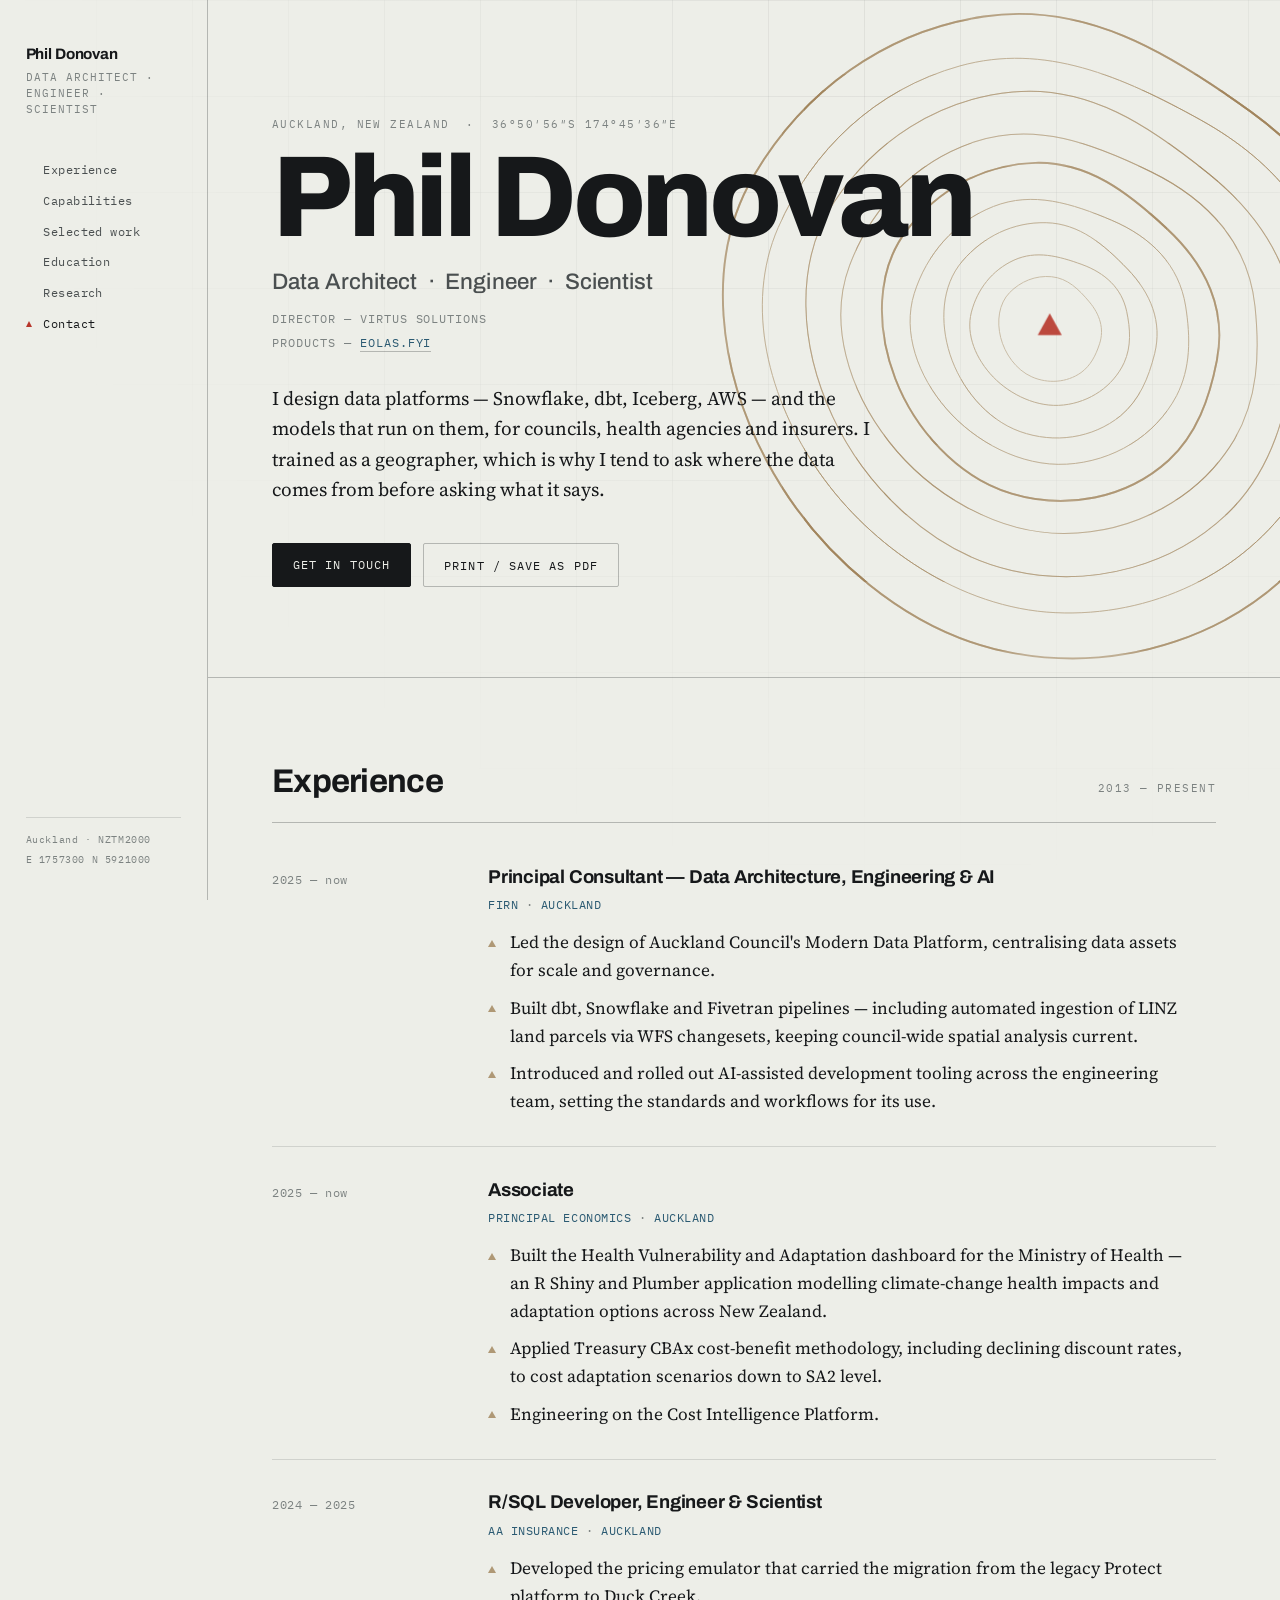
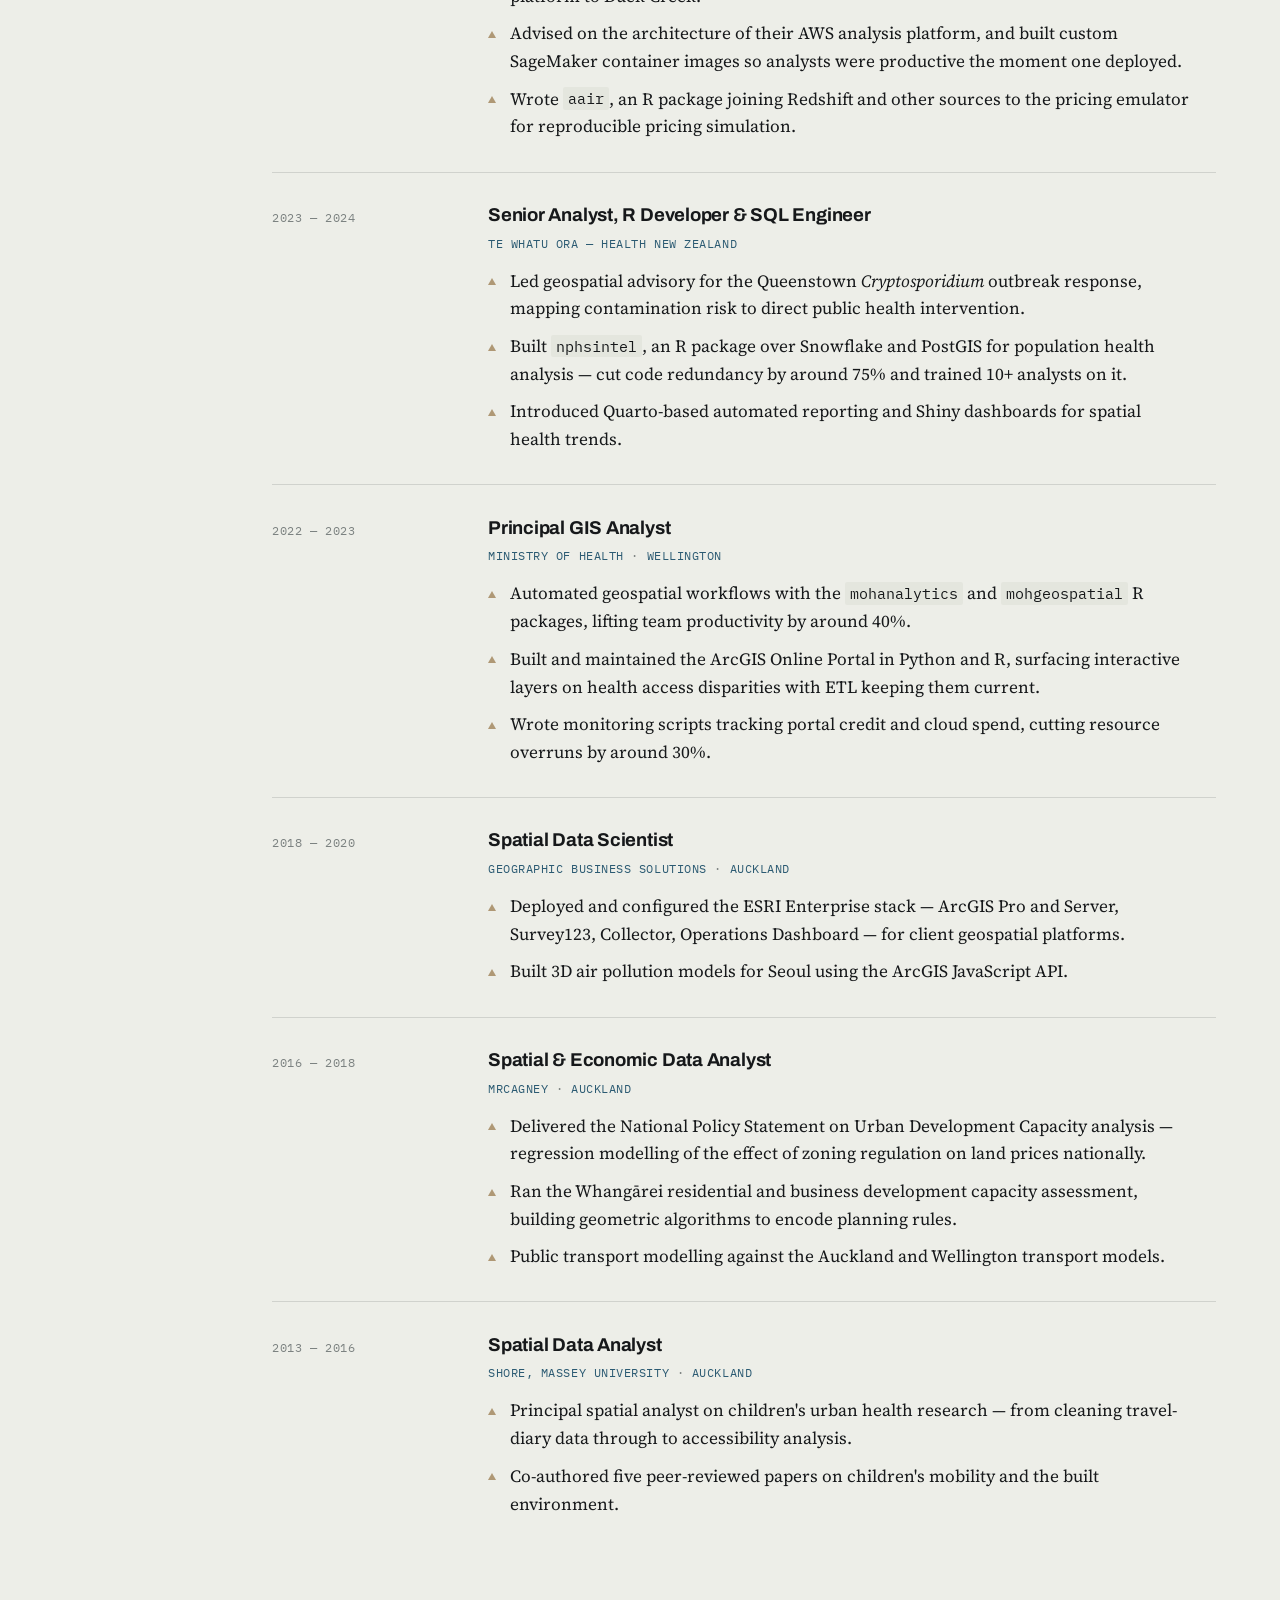
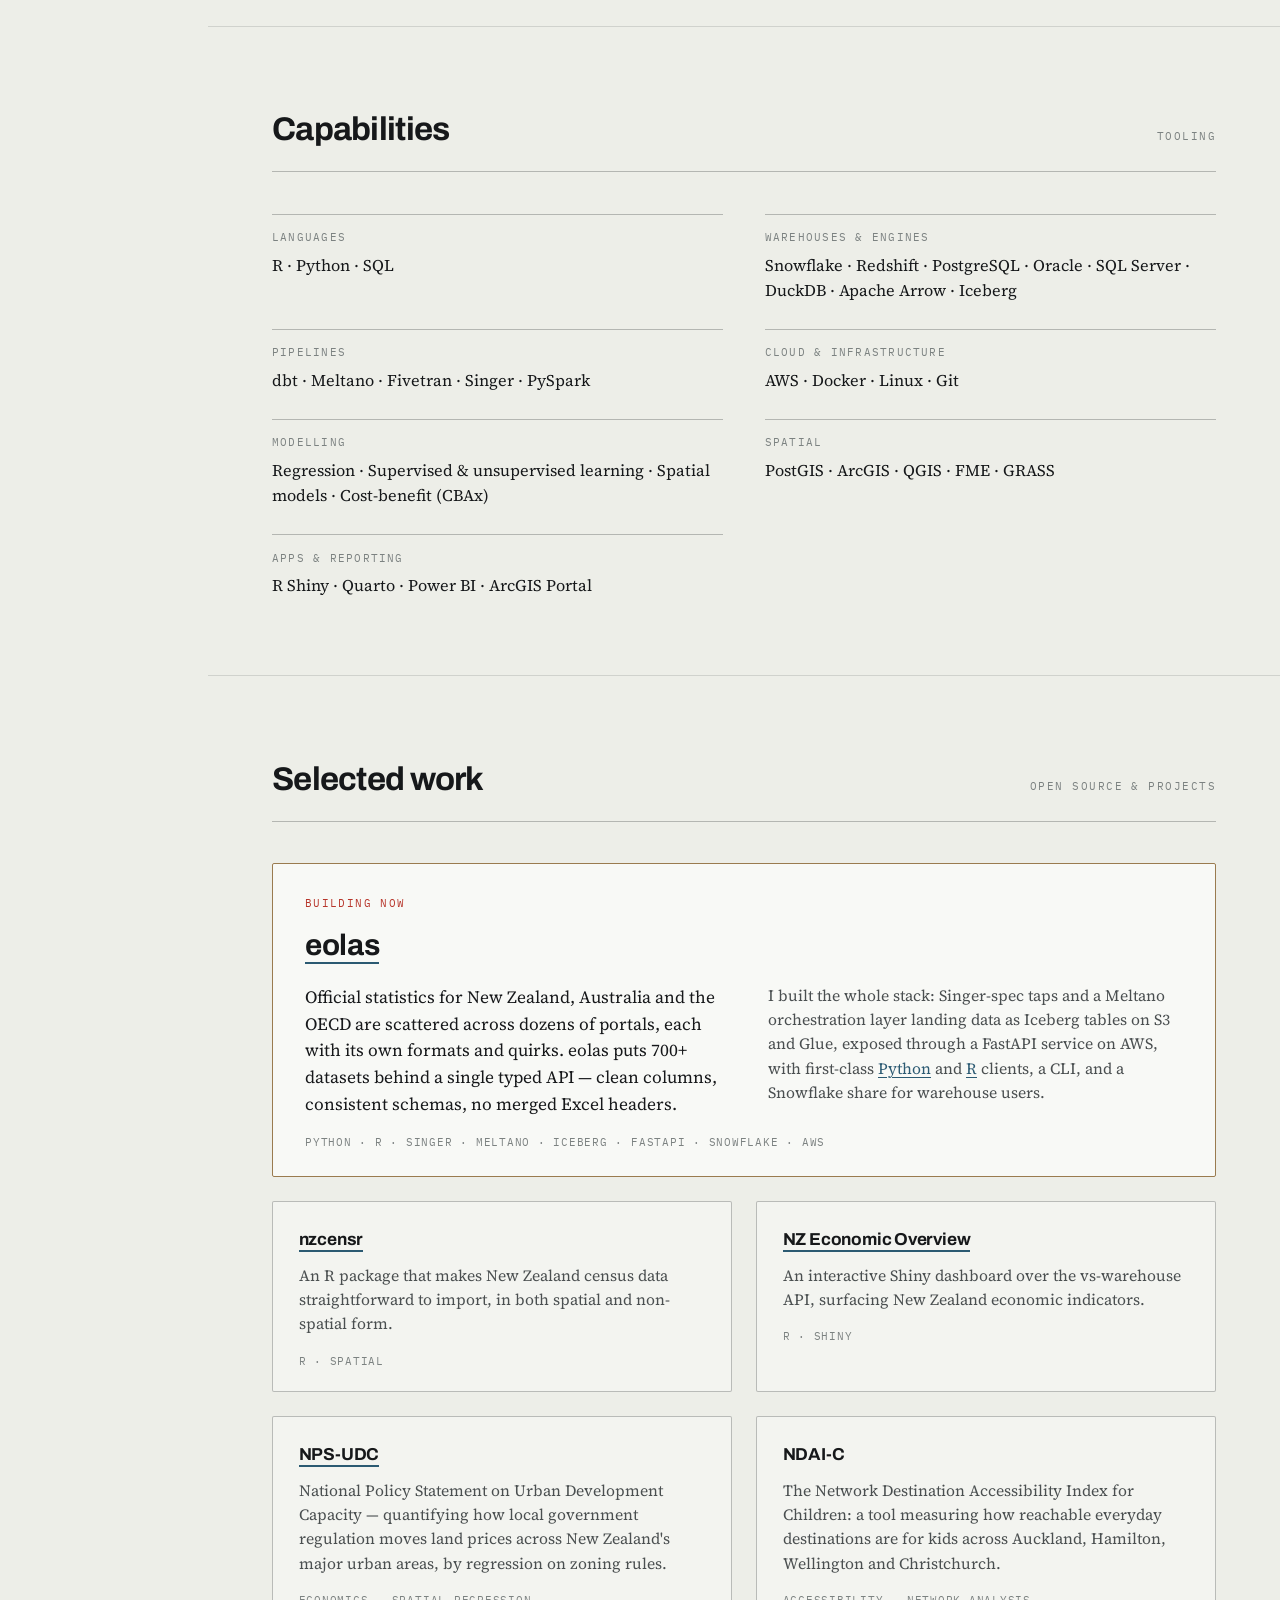
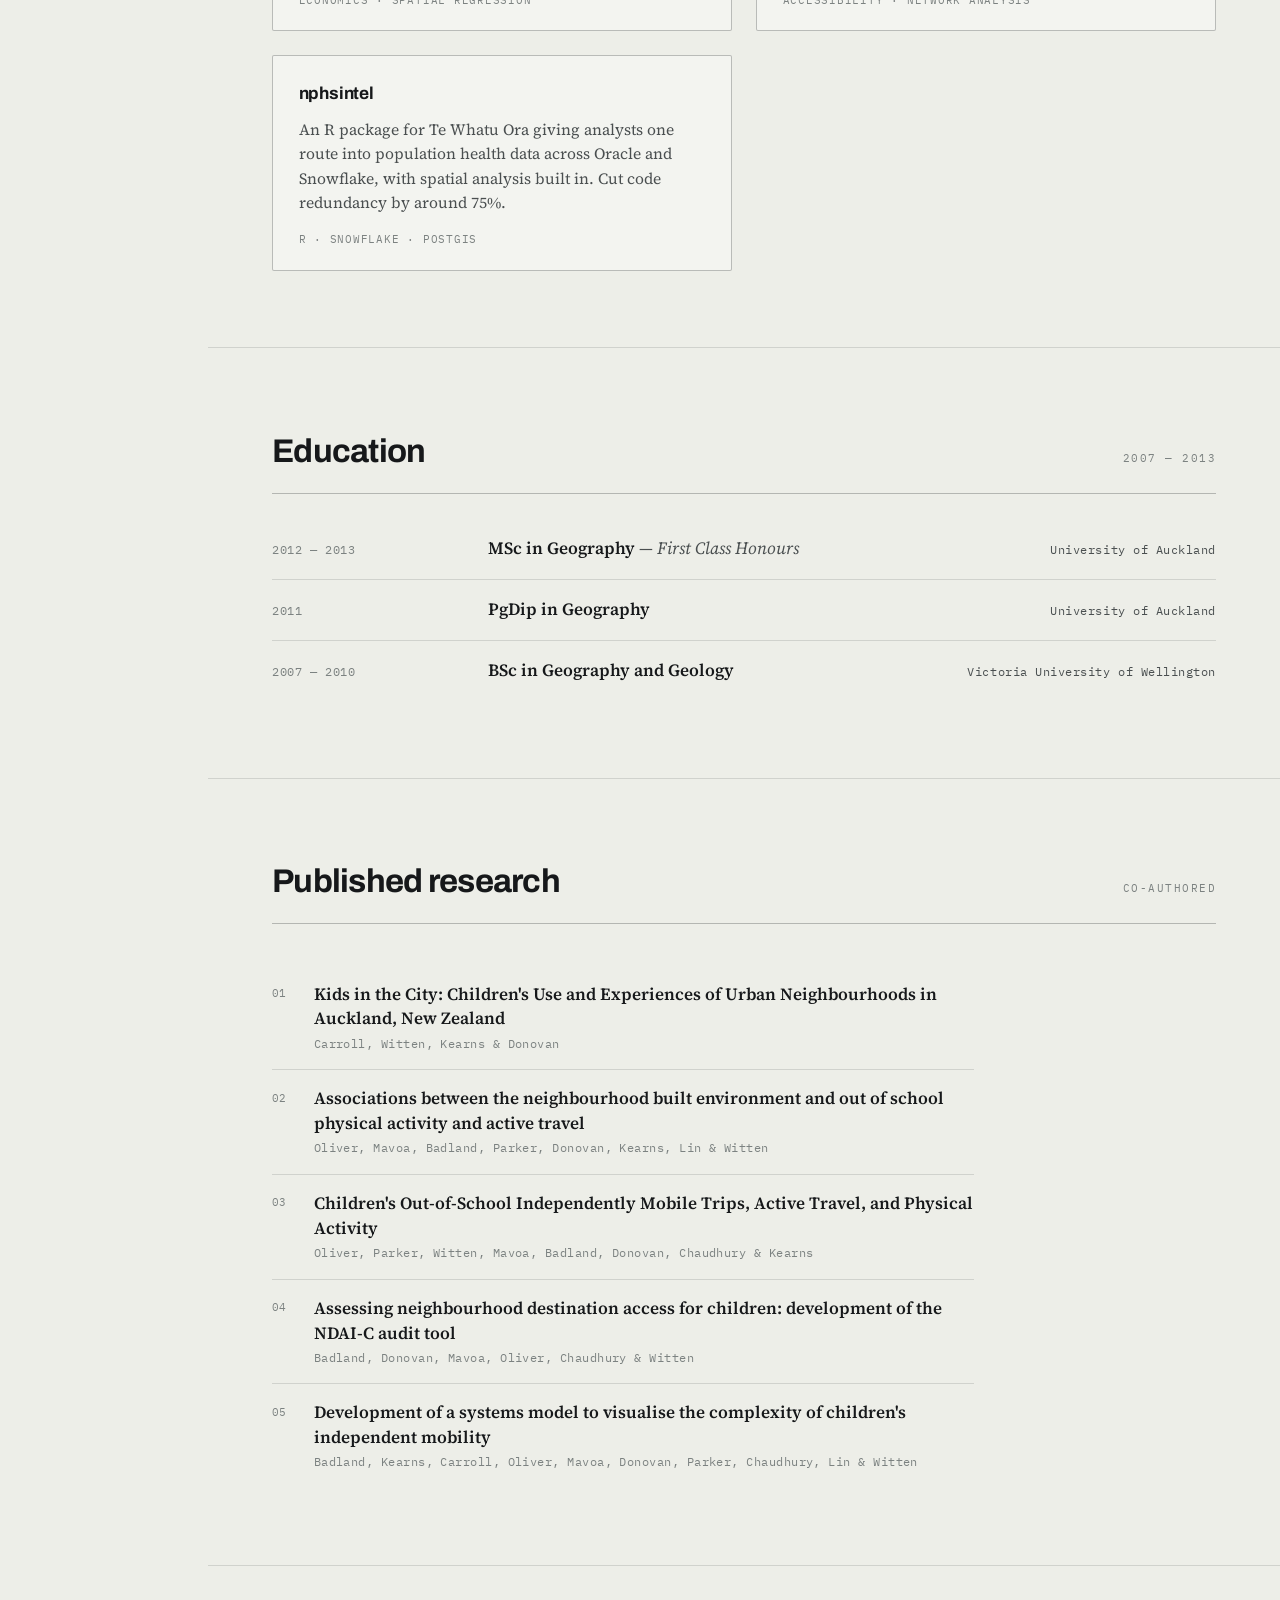
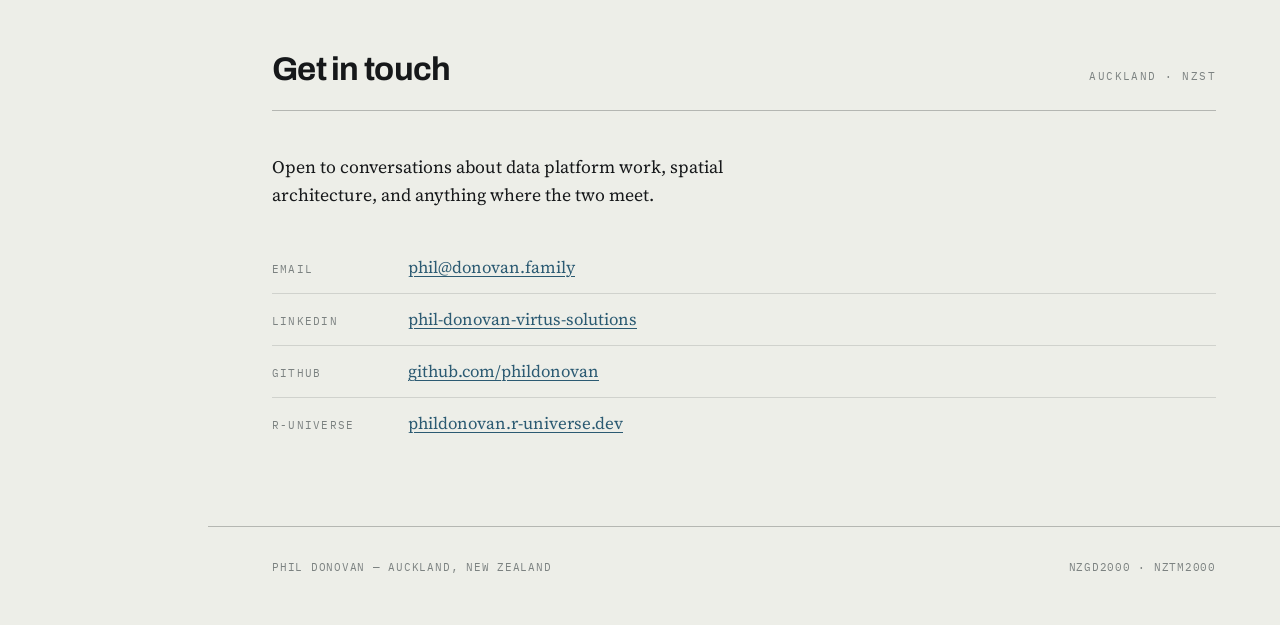
==== commit 34d14bd2: "Use official FIRN title: Principal Consultant" ====
--- a/index.html
+++ b/index.html
@@ -107,7 +107,7 @@
       <li class="role">
         <div class="role__when"><span class="role__years">2025 — now</span></div>
         <div class="role__body">
-          <h3 class="role__title">Data Architect &amp; Engineer</h3>
+          <h3 class="role__title">Principal Consultant — Data Architecture, Engineering &amp; AI</h3>
           <p class="role__org">FIRN <span class="role__sep">·</span> Auckland</p>
           <ul class="ticks">
             <li>Led the design of Auckland Council's Modern Data Platform, centralising data assets for scale and governance.</li>
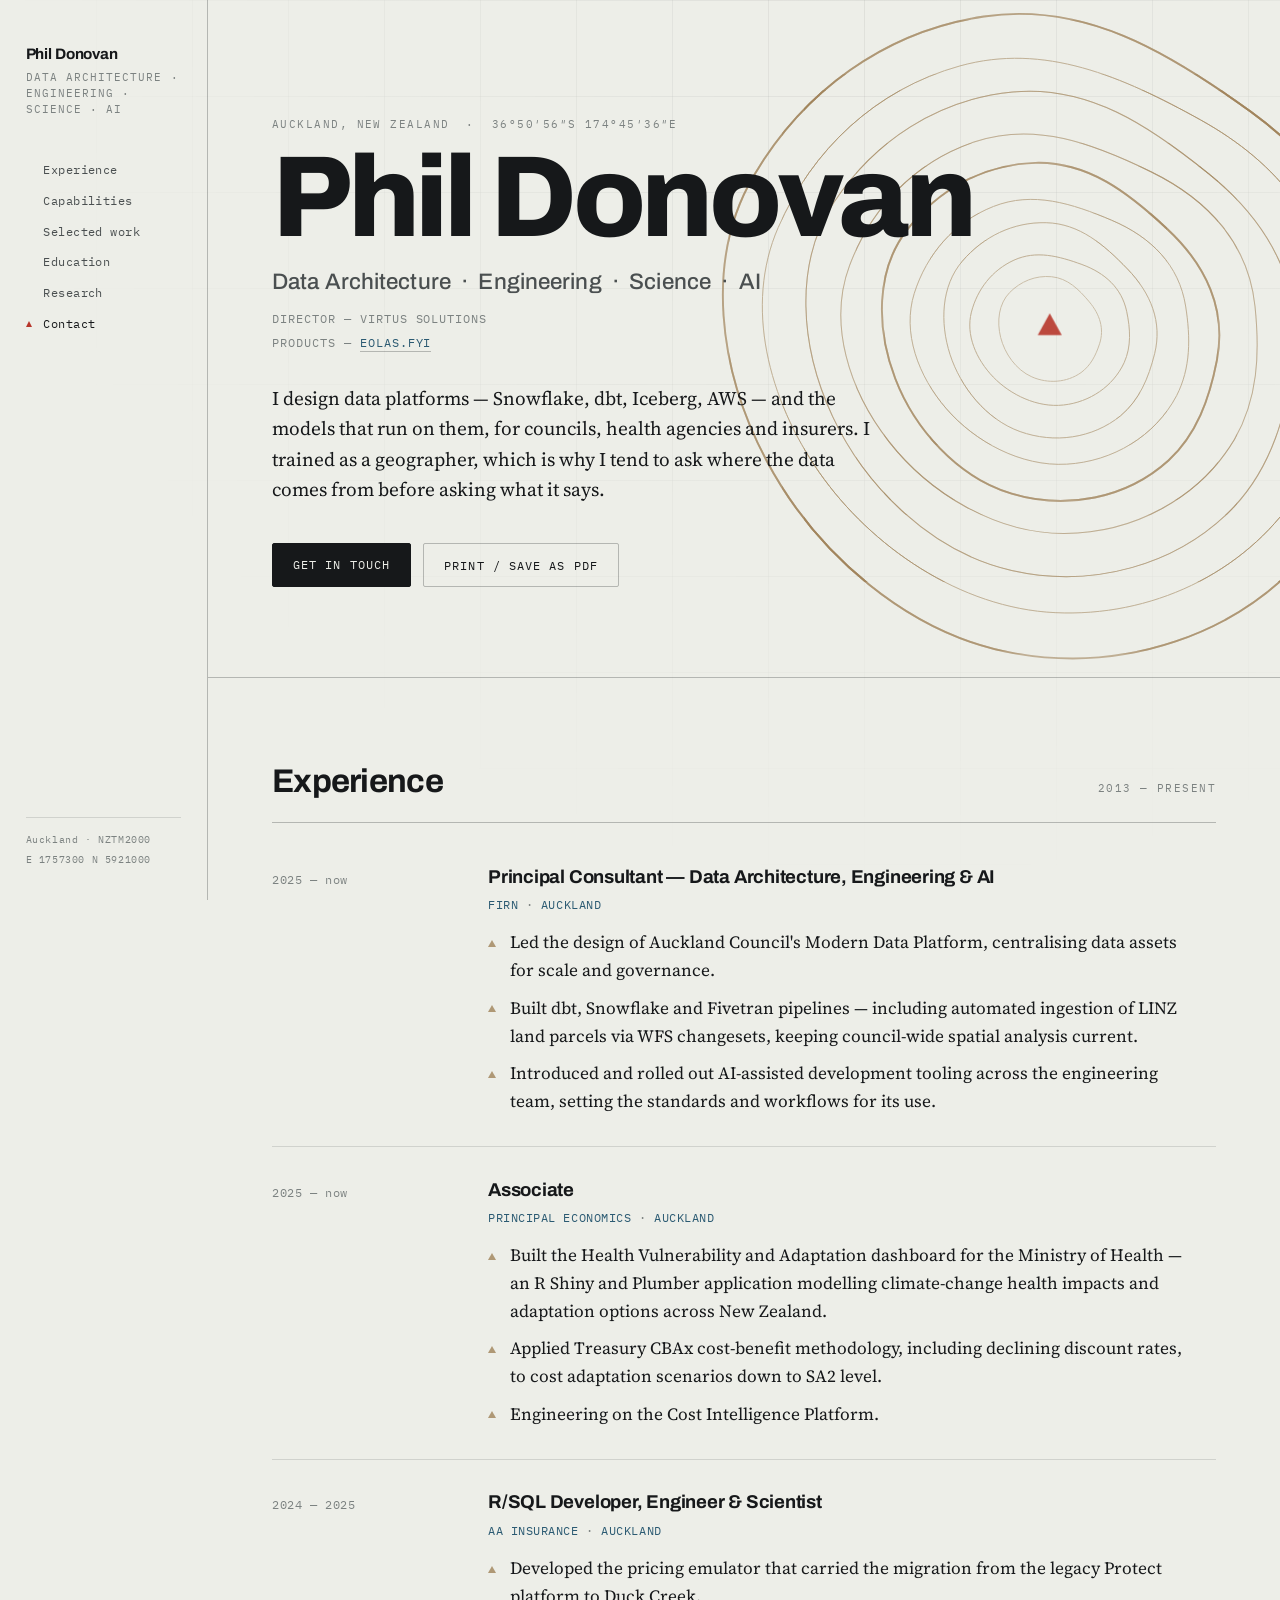
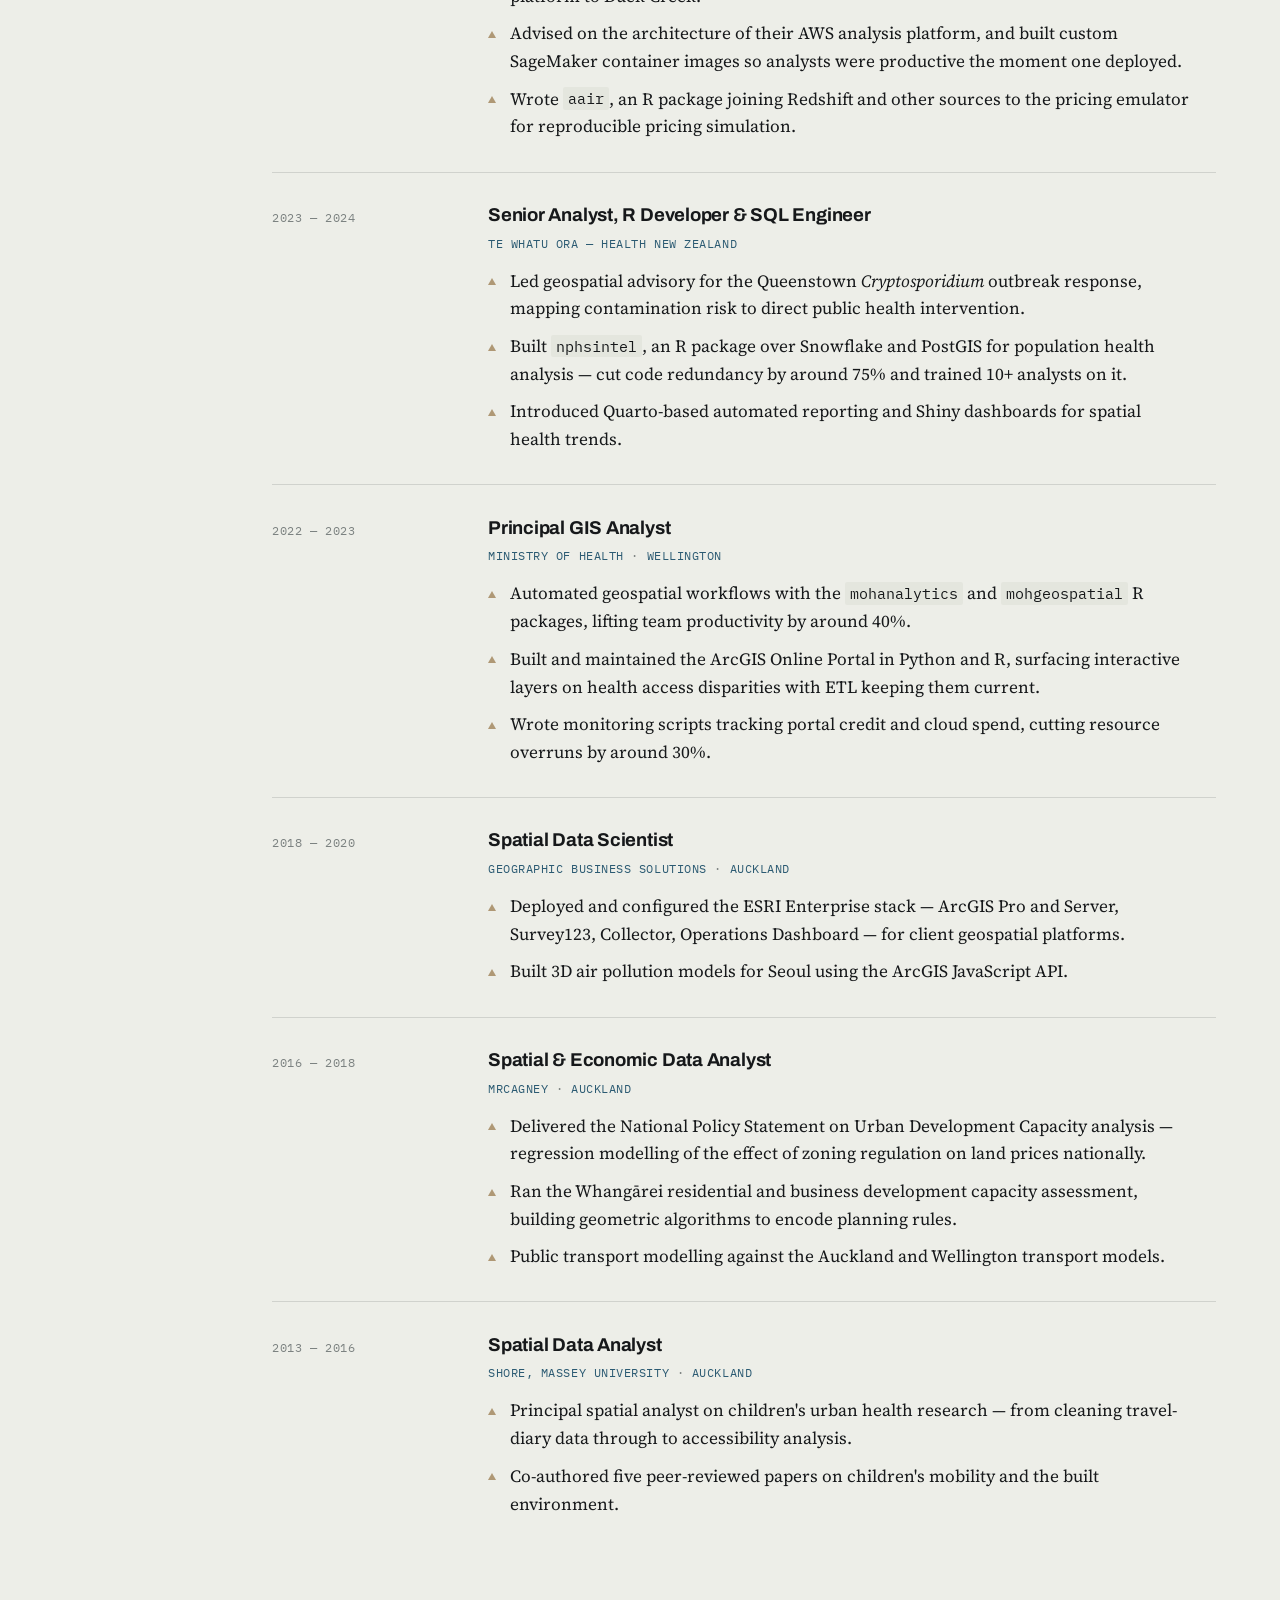
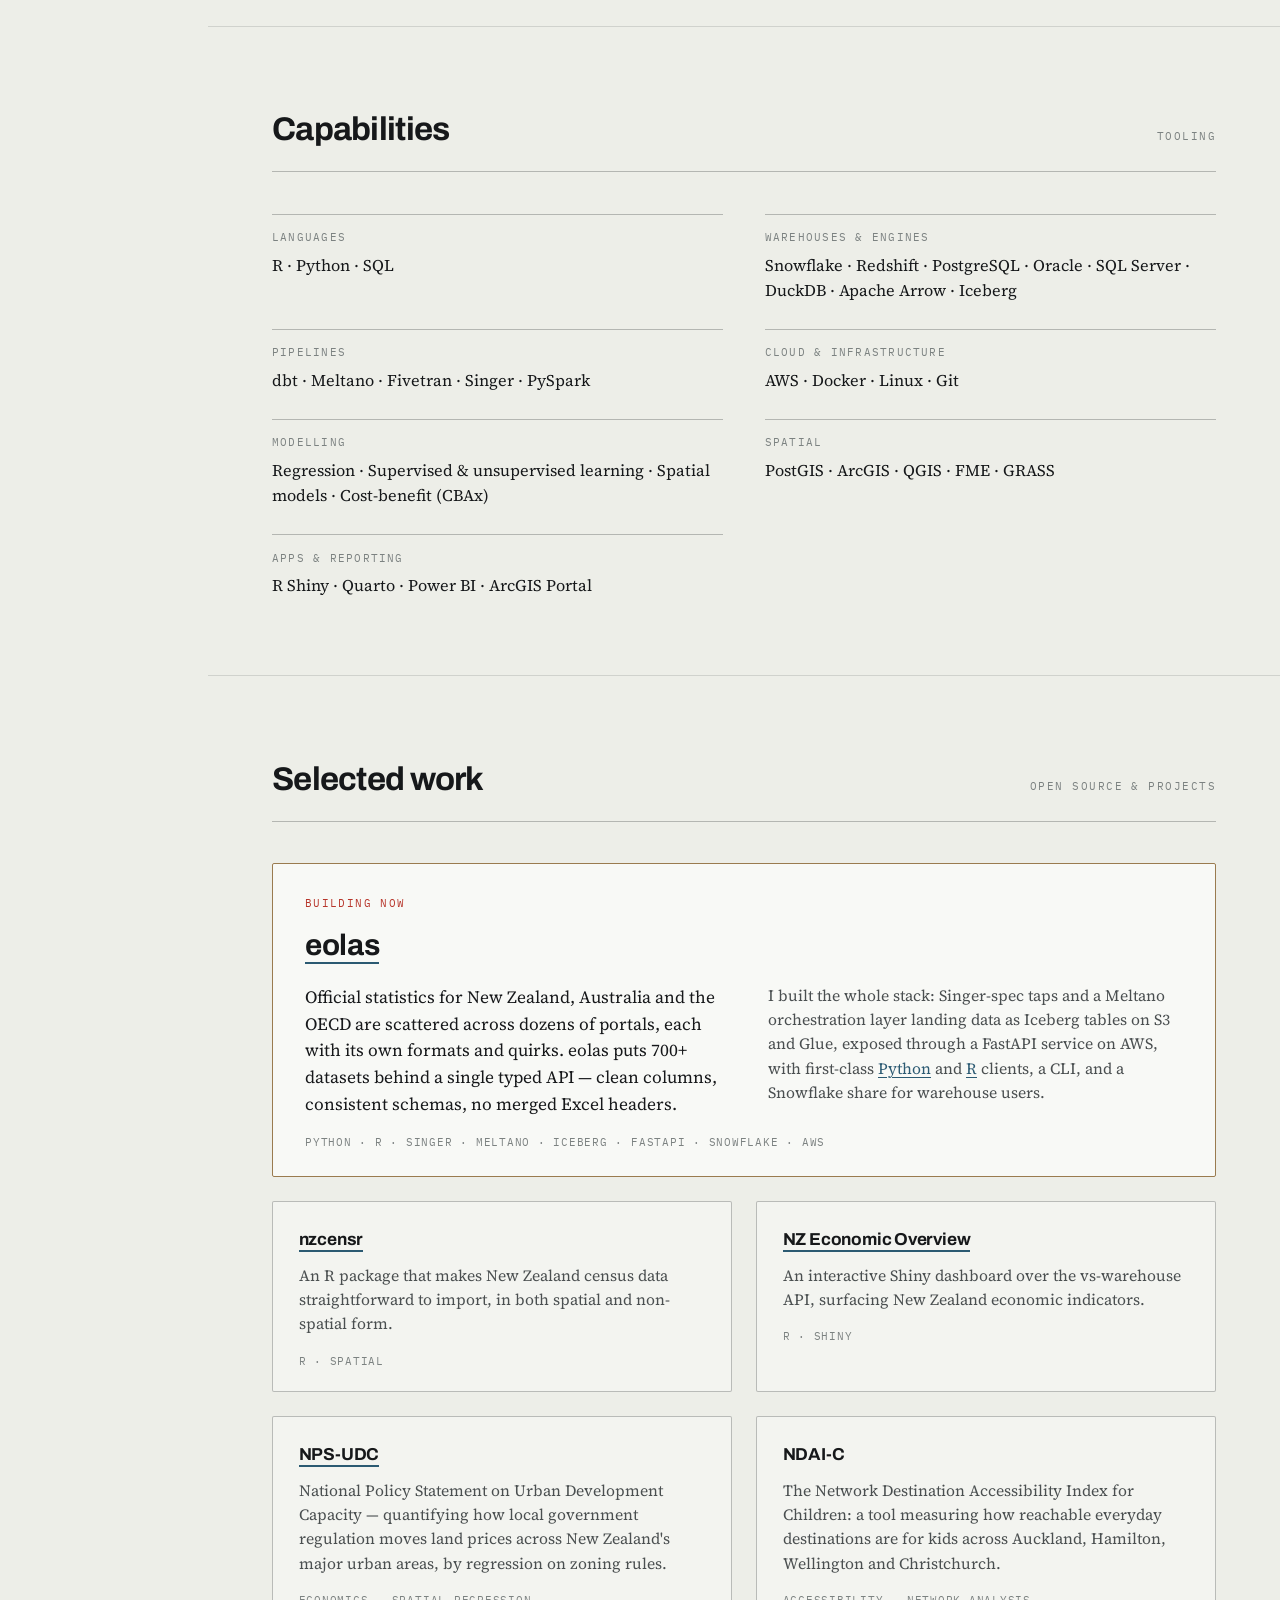
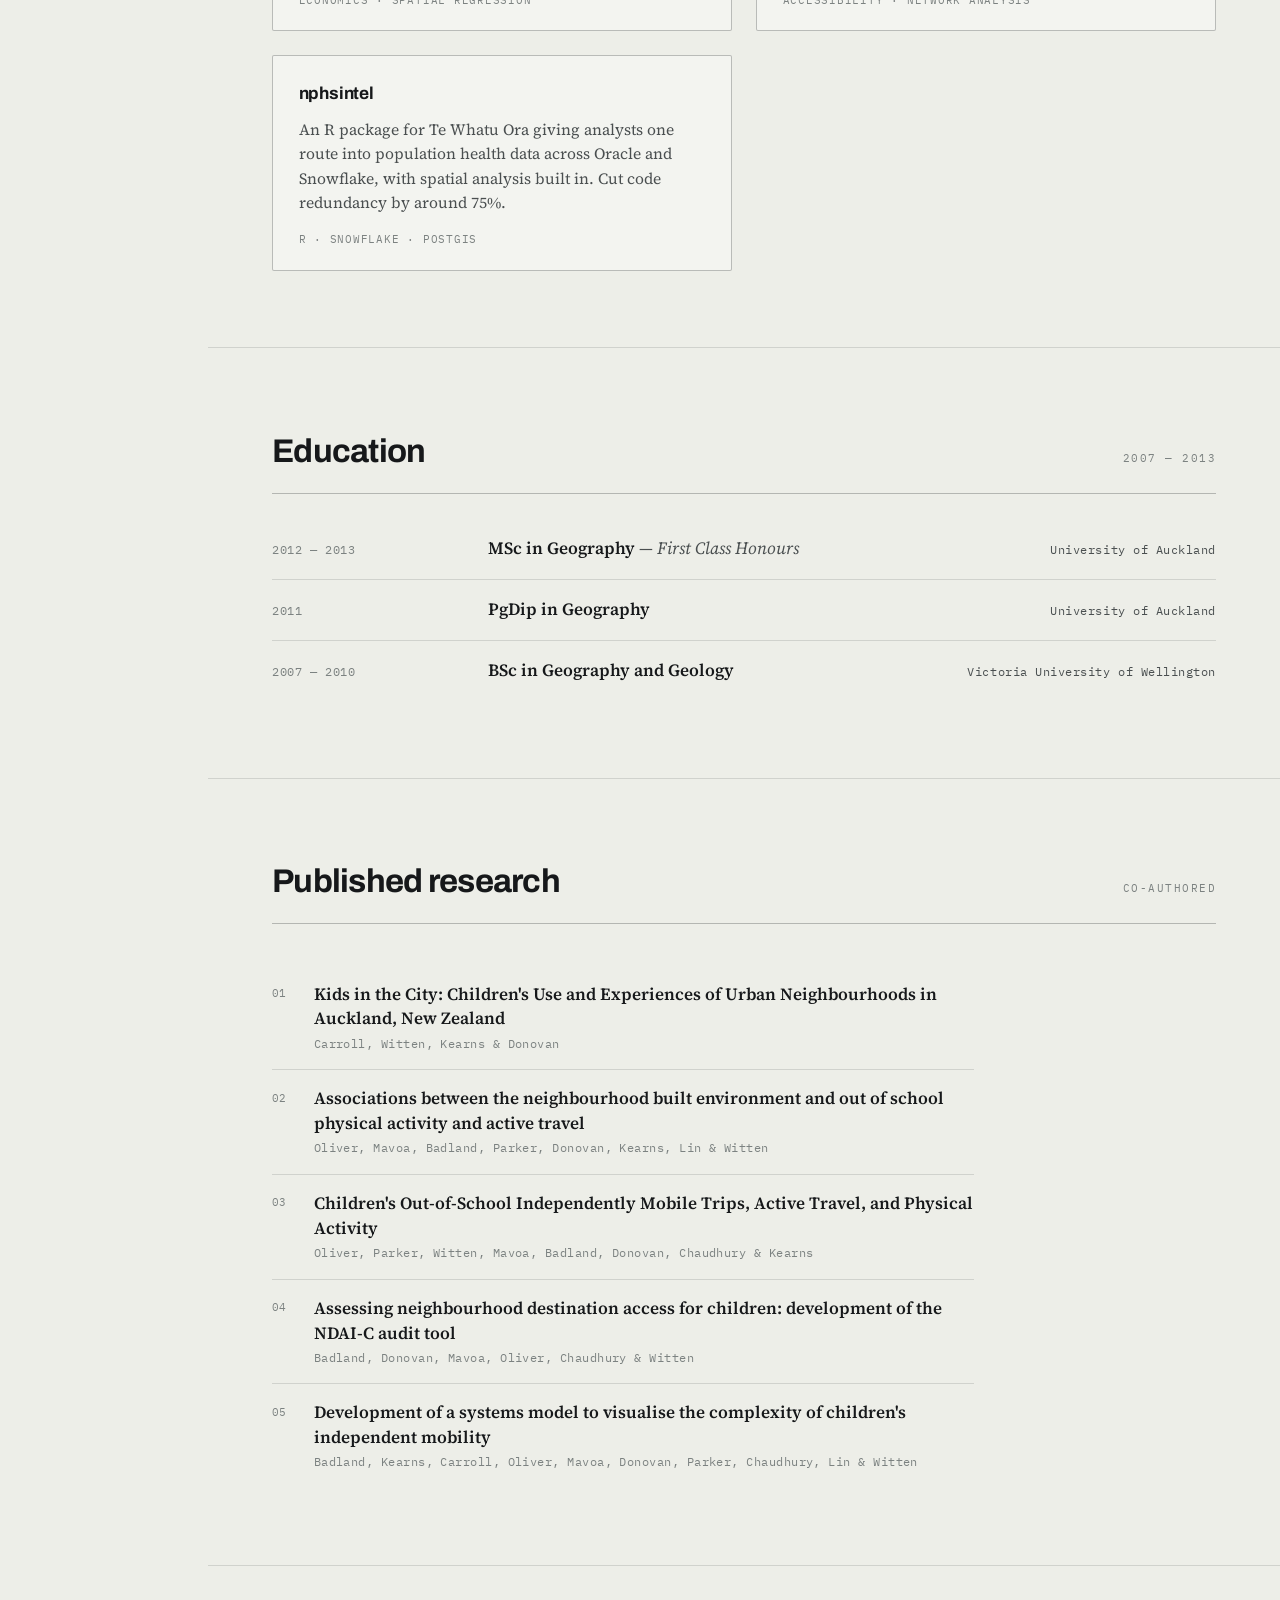
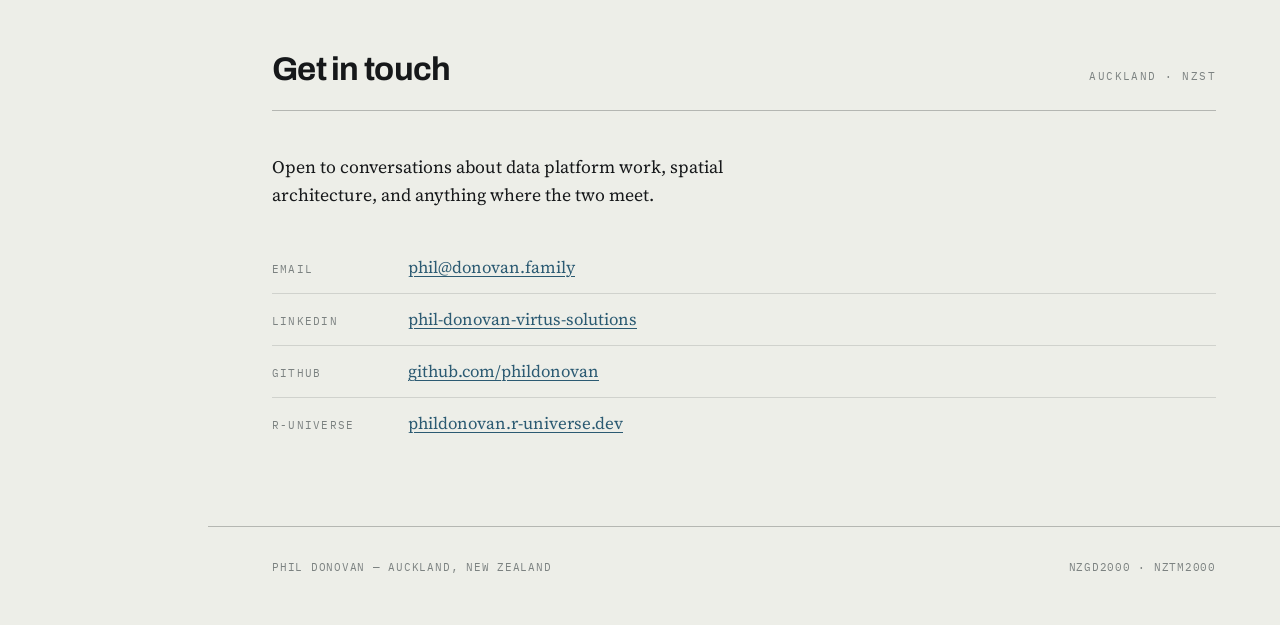
==== commit 032e970c: "Add AI to hero positioning" ====
--- a/index.html
+++ b/index.html
@@ -3,13 +3,13 @@
 <head>
 <meta charset="utf-8">
 <meta name="viewport" content="width=device-width, initial-scale=1">
-<title>Phil Donovan — Data Architect, Engineer &amp; Scientist</title>
-<meta name="description" content="Phil Donovan is a data architect, engineer and scientist in Auckland, New Zealand. He designs data platforms — Snowflake, dbt, Iceberg, AWS — for councils, health agencies and insurers.">
+<title>Phil Donovan — Data Architecture, Engineering, Science &amp; AI</title>
+<meta name="description" content="Phil Donovan works across data architecture, engineering, science and AI in Auckland, New Zealand. He designs data platforms — Snowflake, dbt, Iceberg, AWS — for councils, health agencies and insurers.">
 <meta name="author" content="Phil Donovan">
 
 <meta property="og:type" content="profile">
-<meta property="og:title" content="Phil Donovan — Data Architect, Engineer &amp; Scientist">
-<meta property="og:description" content="Data architect, engineer and scientist in Auckland. Data platforms for councils, health agencies and insurers — with a geographer's eye for where the data comes from.">
+<meta property="og:title" content="Phil Donovan — Data Architecture, Engineering, Science &amp; AI">
+<meta property="og:description" content="Data architecture, engineering, science and AI in Auckland. Data platforms for councils, health agencies and insurers — with a geographer's eye for where the data comes from.">
 <meta property="og:url" content="https://phildonovan.github.io/">
 <meta name="twitter:card" content="summary">
 
@@ -27,7 +27,7 @@
 <aside class="rail" aria-label="Section navigation">
   <div class="rail__id">
     <span class="rail__name">Phil Donovan</span>
-    <span class="rail__role">Data Architect · Engineer · Scientist</span>
+    <span class="rail__role">Data Architecture · Engineering · Science · AI</span>
   </div>
 
   <nav class="rail__nav">
@@ -73,7 +73,7 @@
     <div class="hero__inner">
       <p class="eyebrow">Auckland, New Zealand &nbsp;·&nbsp; 36°50′56″S 174°45′36″E</p>
       <h1 class="hero__name">Phil&nbsp;Donovan</h1>
-      <p class="hero__role">Data Architect &nbsp;·&nbsp; Engineer &nbsp;·&nbsp; Scientist</p>
+      <p class="hero__role">Data Architecture &nbsp;·&nbsp; Engineering &nbsp;·&nbsp; Science &nbsp;·&nbsp; AI</p>
       <p class="hero__affil">Director — Virtus Solutions</p>
       <p class="hero__affil">Products — <a href="https://eolas.fyi">eolas.fyi</a></p>
       <p class="hero__pitch">
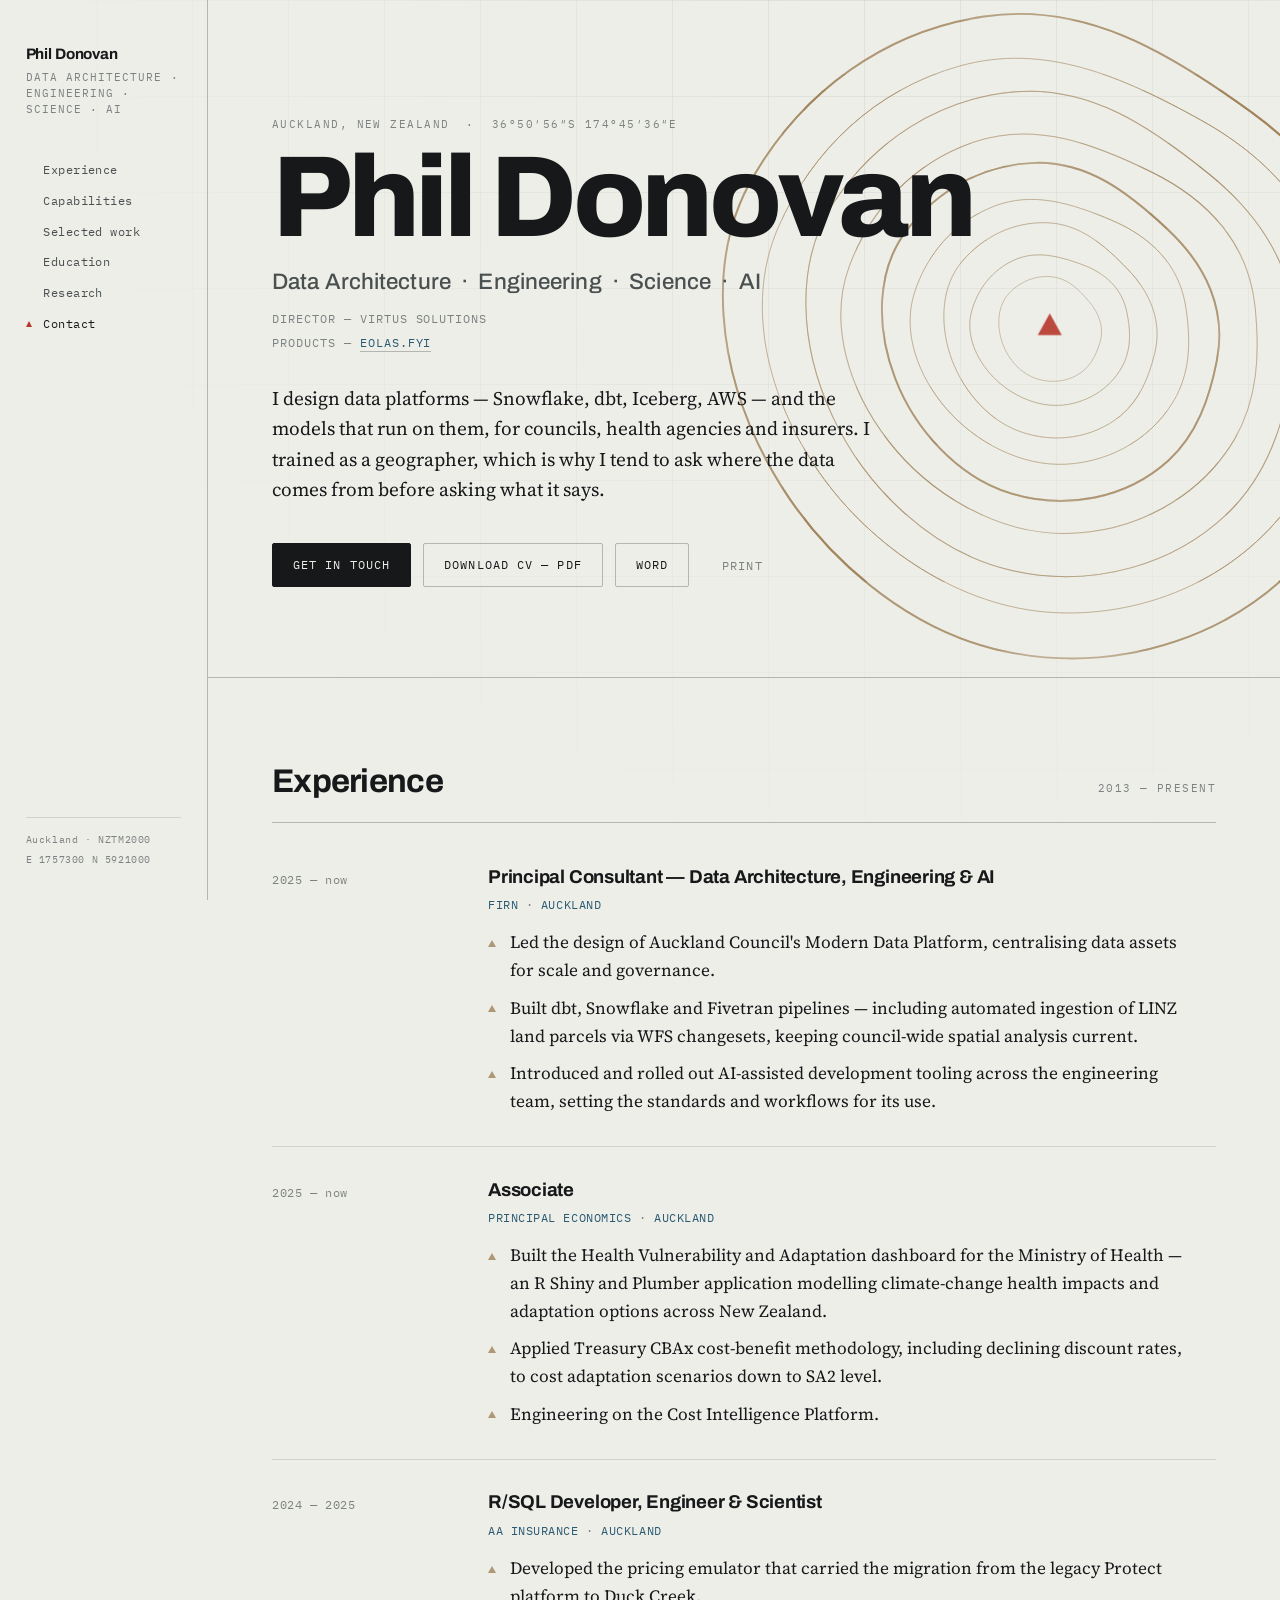
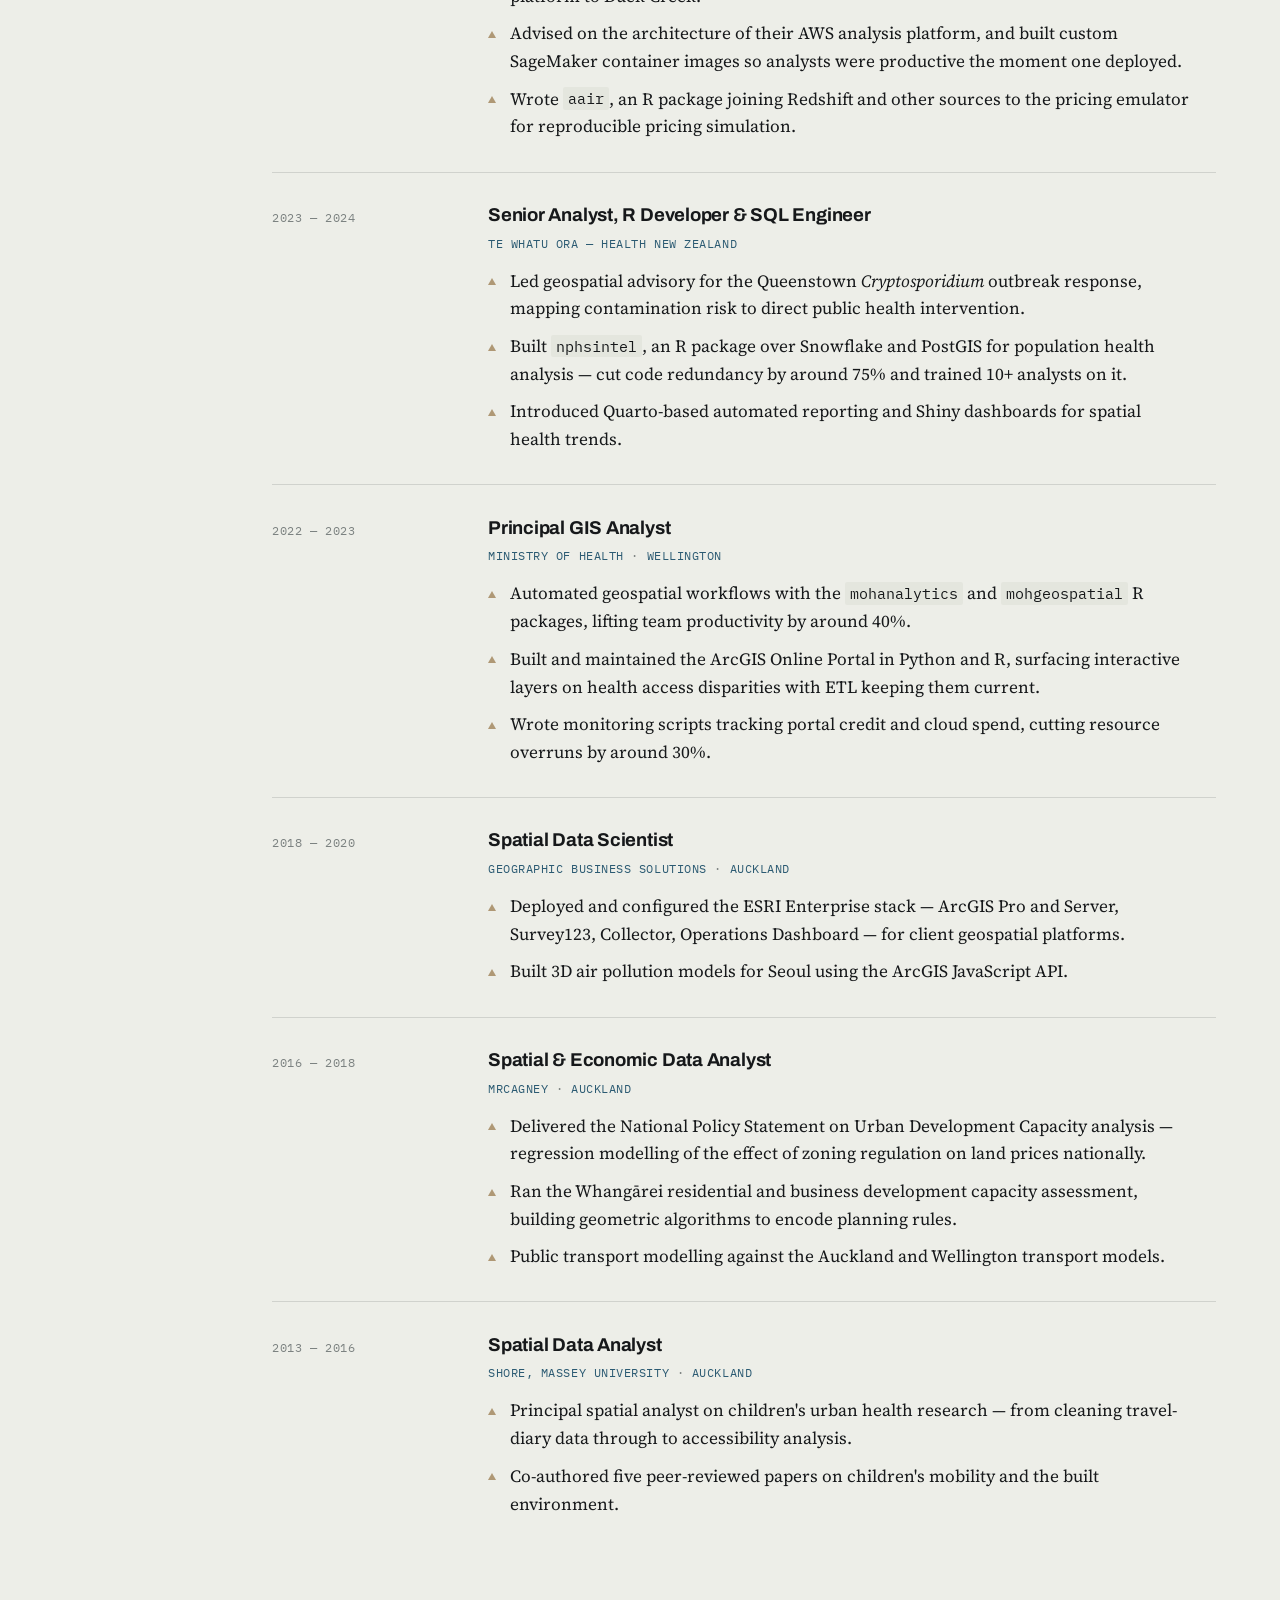
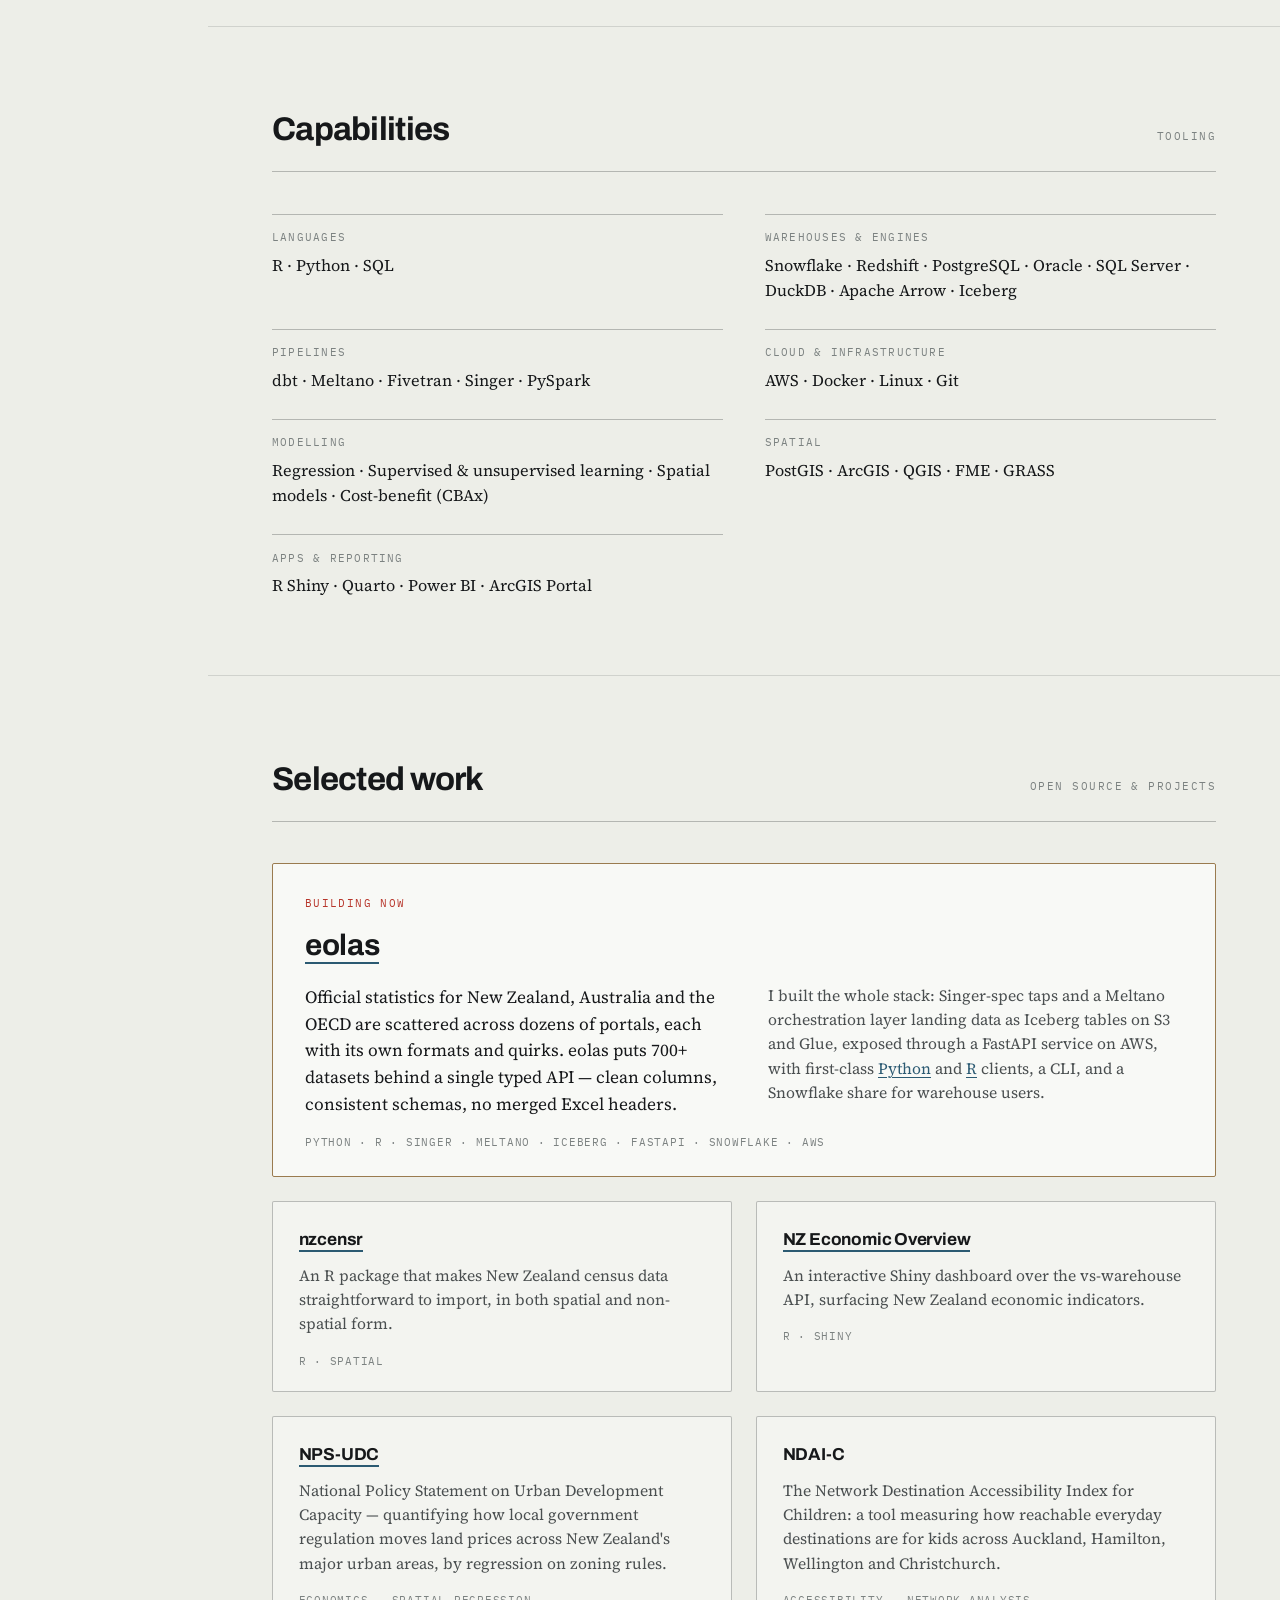
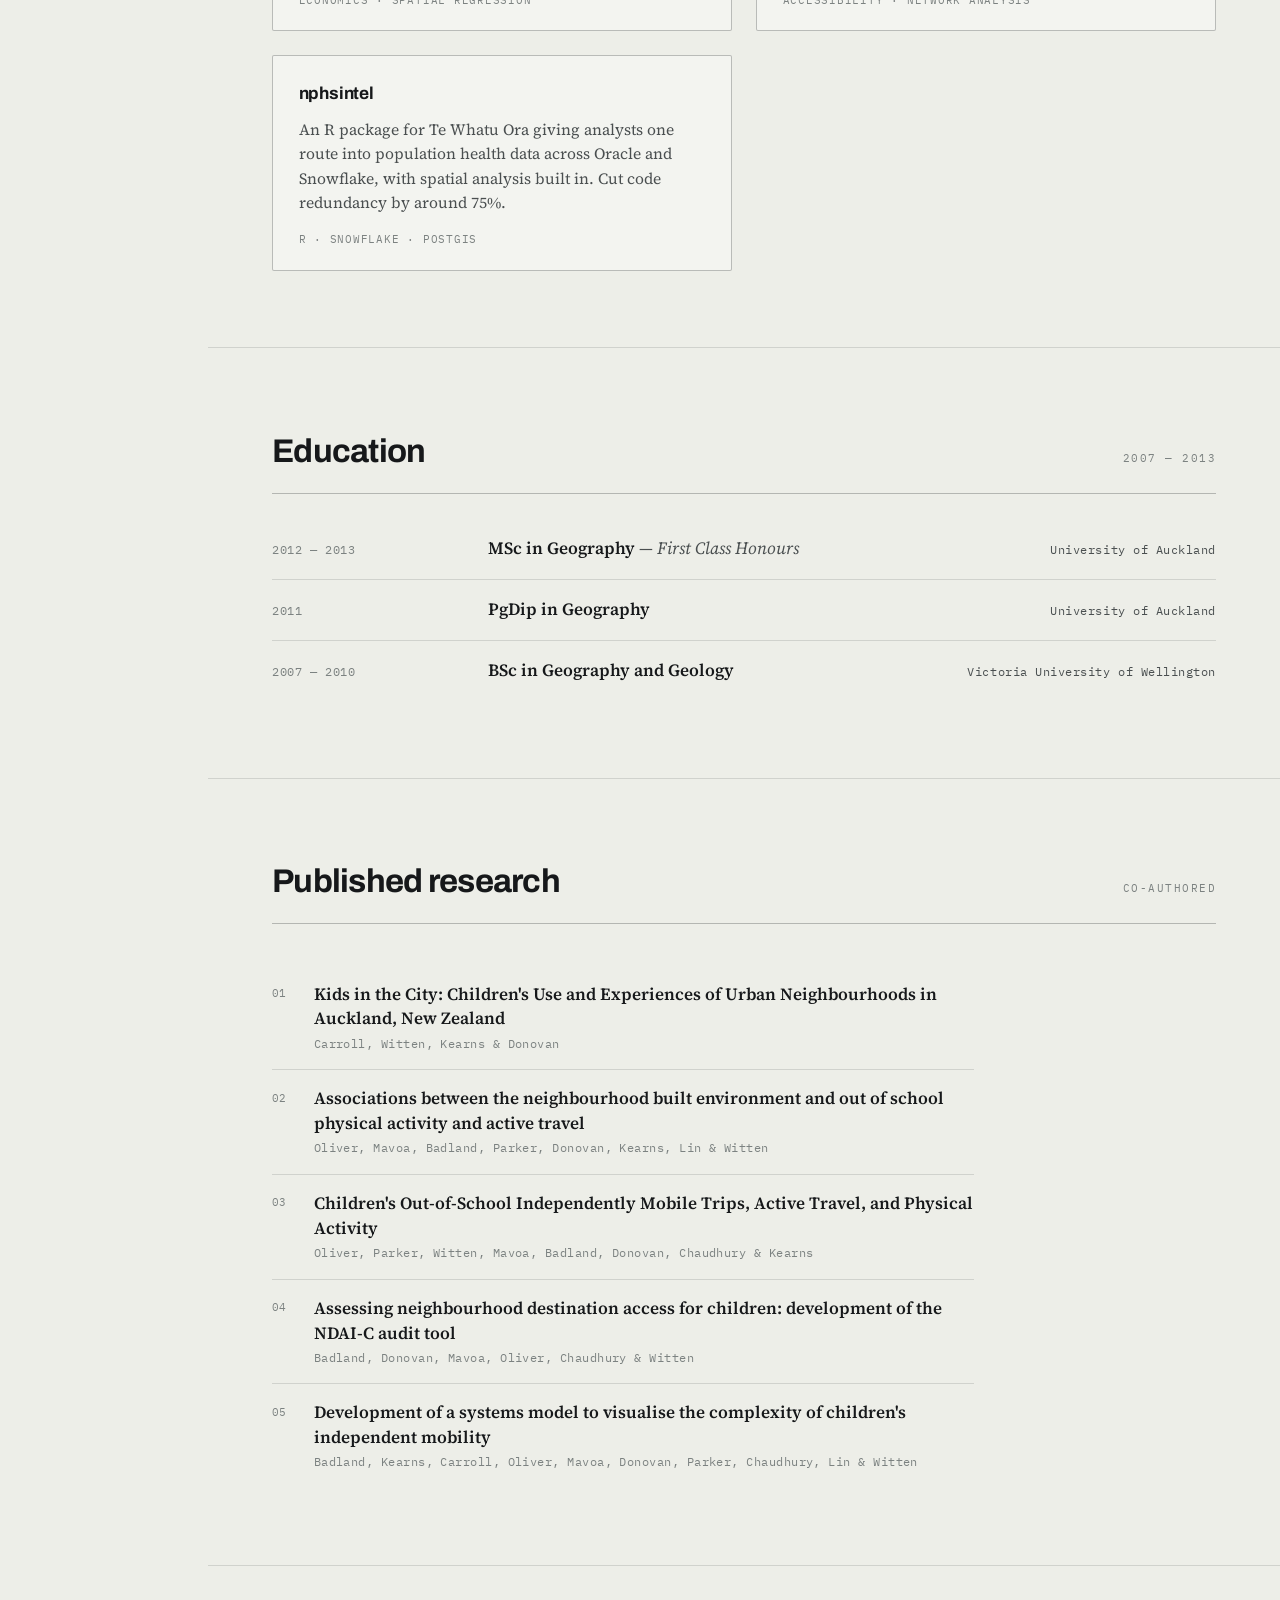
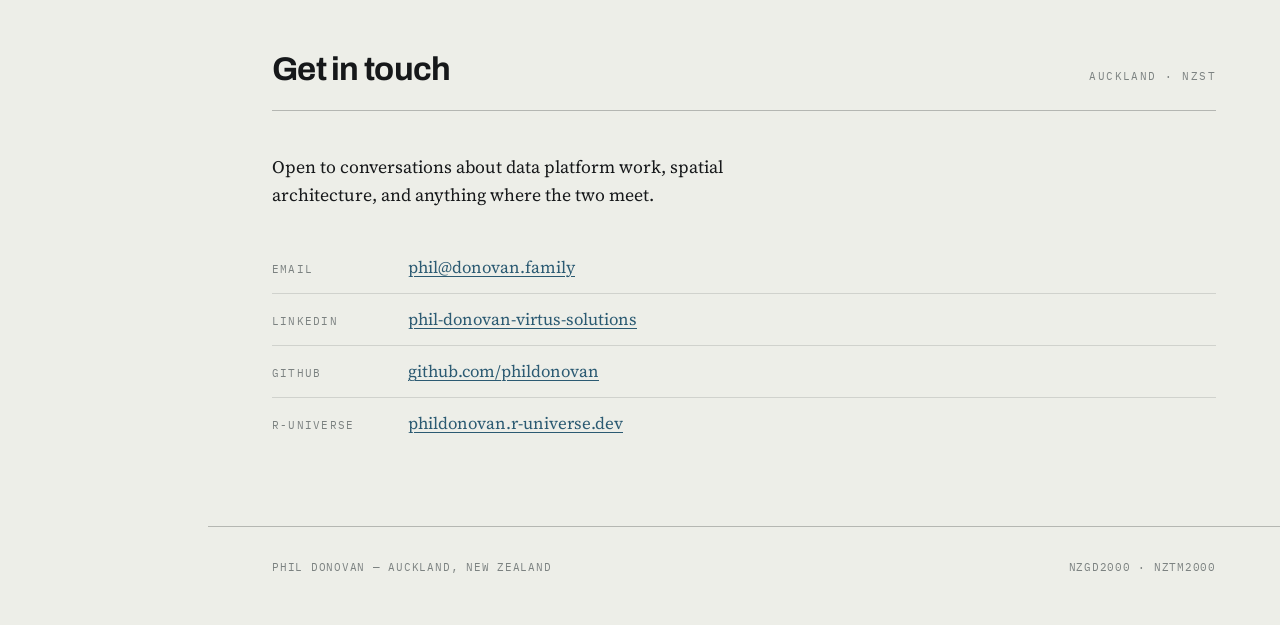
==== commit 7e61fd53: "Offer the CV as downloadable PDF and Word Adds build-cv.sh, which regenerates both from index.html s" ====
--- a/index.html
+++ b/index.html
@@ -83,7 +83,9 @@
       </p>
       <div class="hero__actions">
         <a class="btn btn--primary" href="#contact">Get in touch</a>
-        <button class="btn" type="button" id="print">Print / save as PDF</button>
+        <a class="btn" href="cv/phil-donovan-cv.pdf" download>Download CV — PDF</a>
+        <a class="btn" href="cv/phil-donovan-cv.docx" download>Word</a>
+        <button class="btn btn--quiet" type="button" id="print">Print</button>
       </div>
 
       <!-- Printed CVs need the contact details up top, not just in the footer. -->
--- a/styles.css
+++ b/styles.css
@@ -357,6 +357,17 @@
   color: var(--ink);
 }
 
+/* Tertiary action — present but not competing with the downloads. */
+.btn--quiet {
+  border-color: transparent;
+  color: var(--ink-faint);
+}
+
+.btn--quiet:hover {
+  border-color: var(--rule-firm);
+  color: var(--ink);
+}
+
 .btn--primary {
   background: var(--ink);
   border-color: var(--ink);
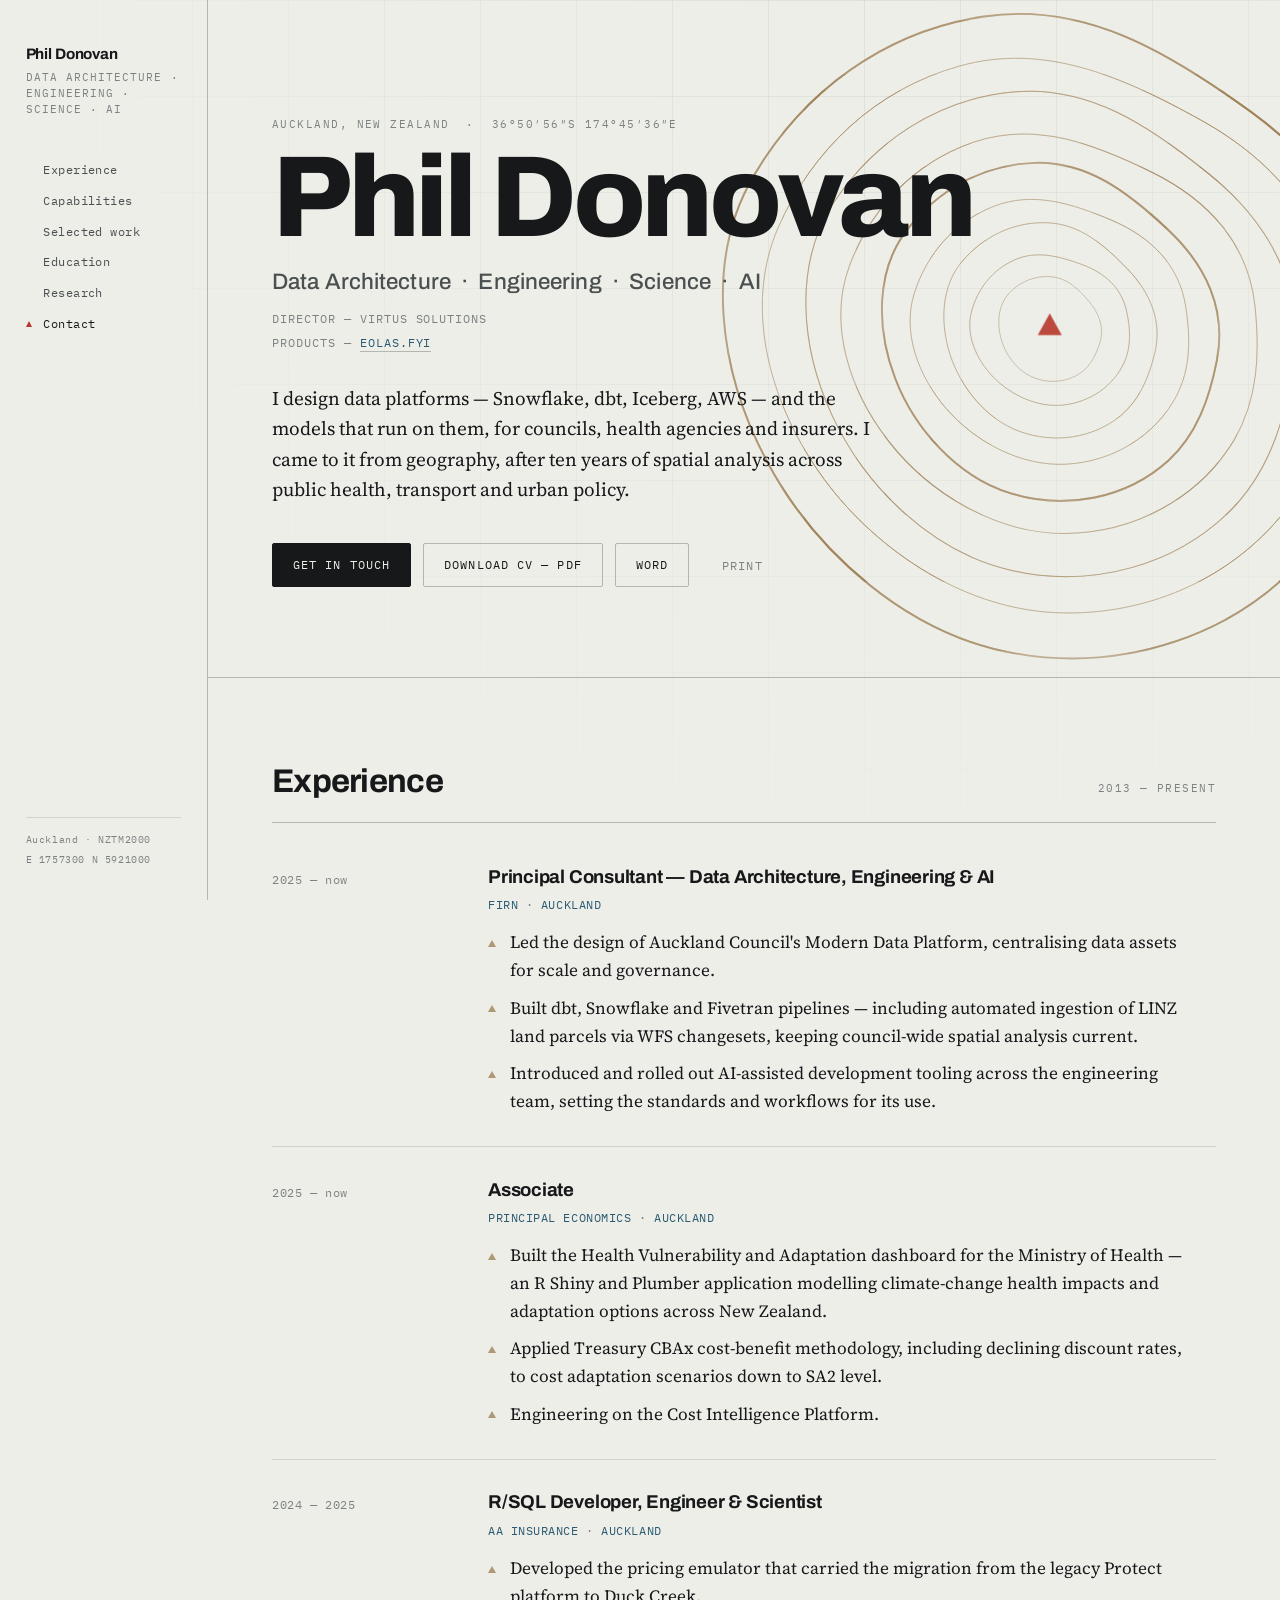
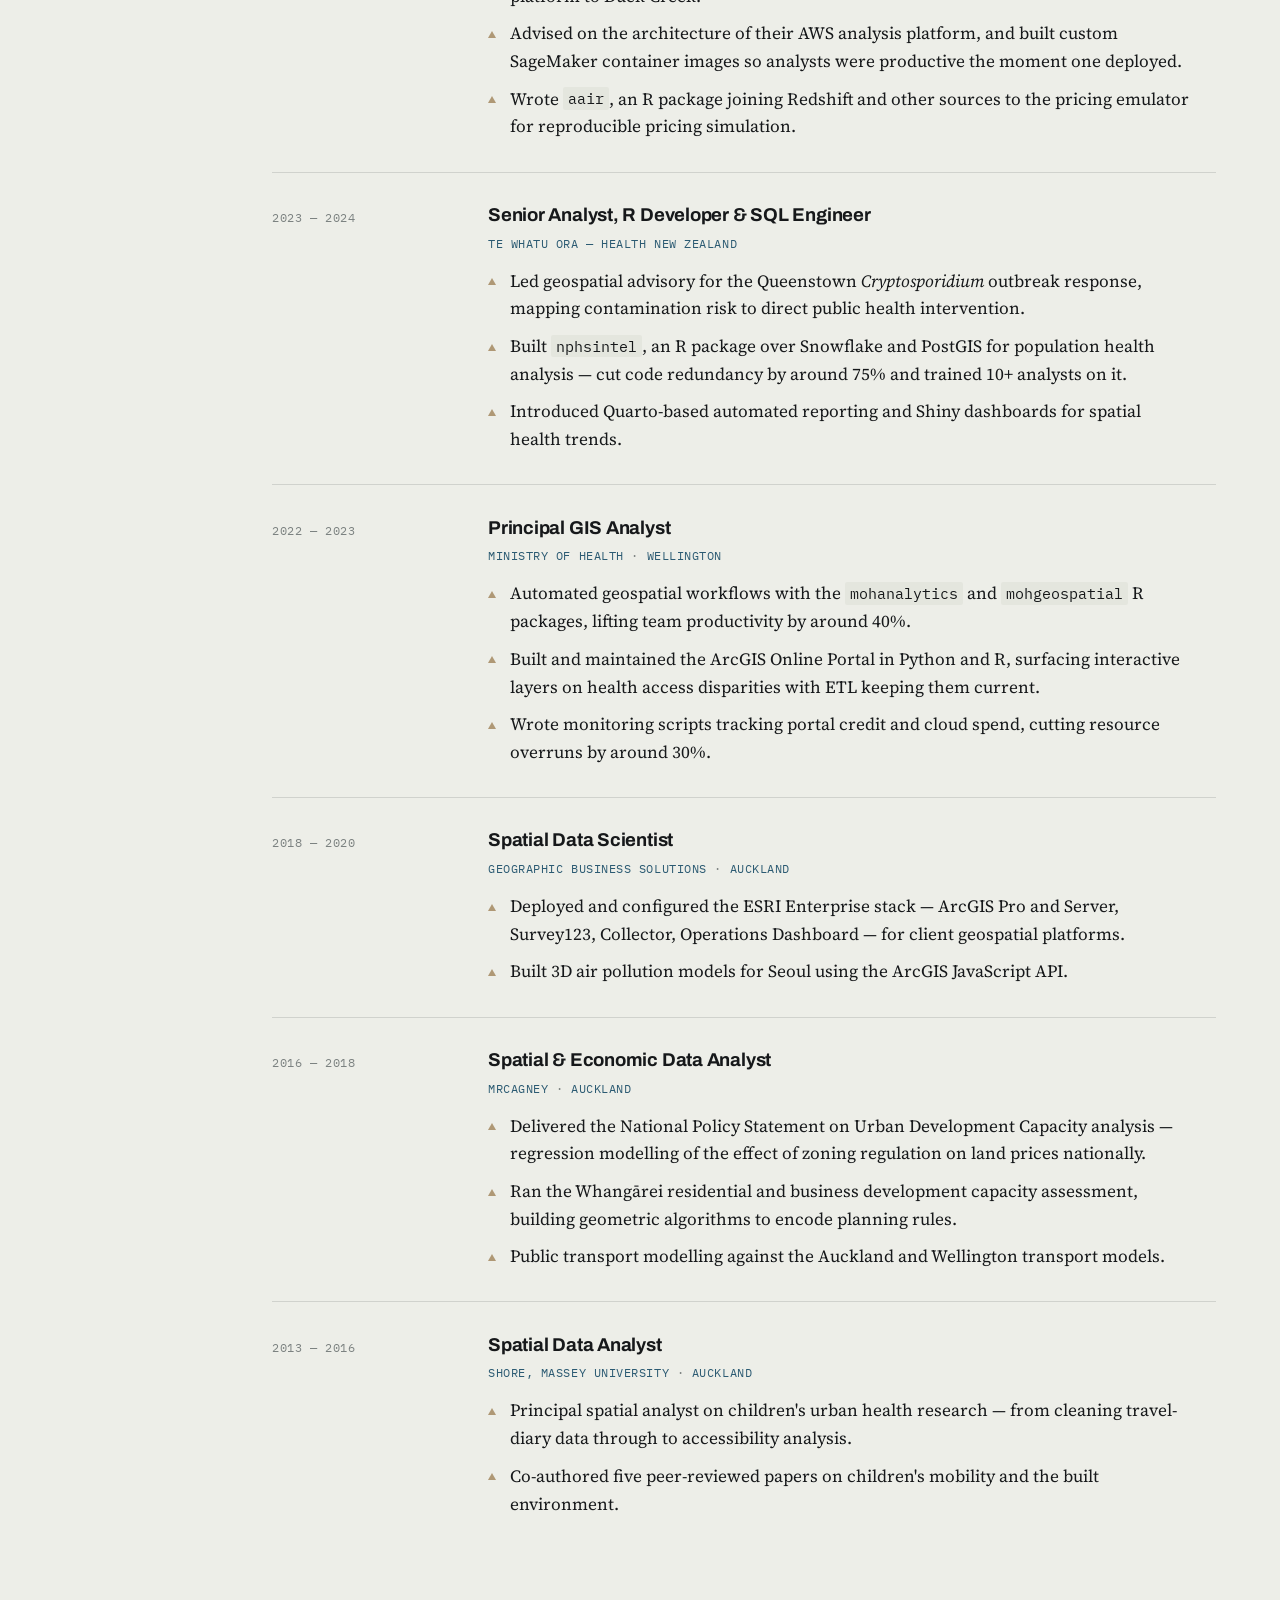
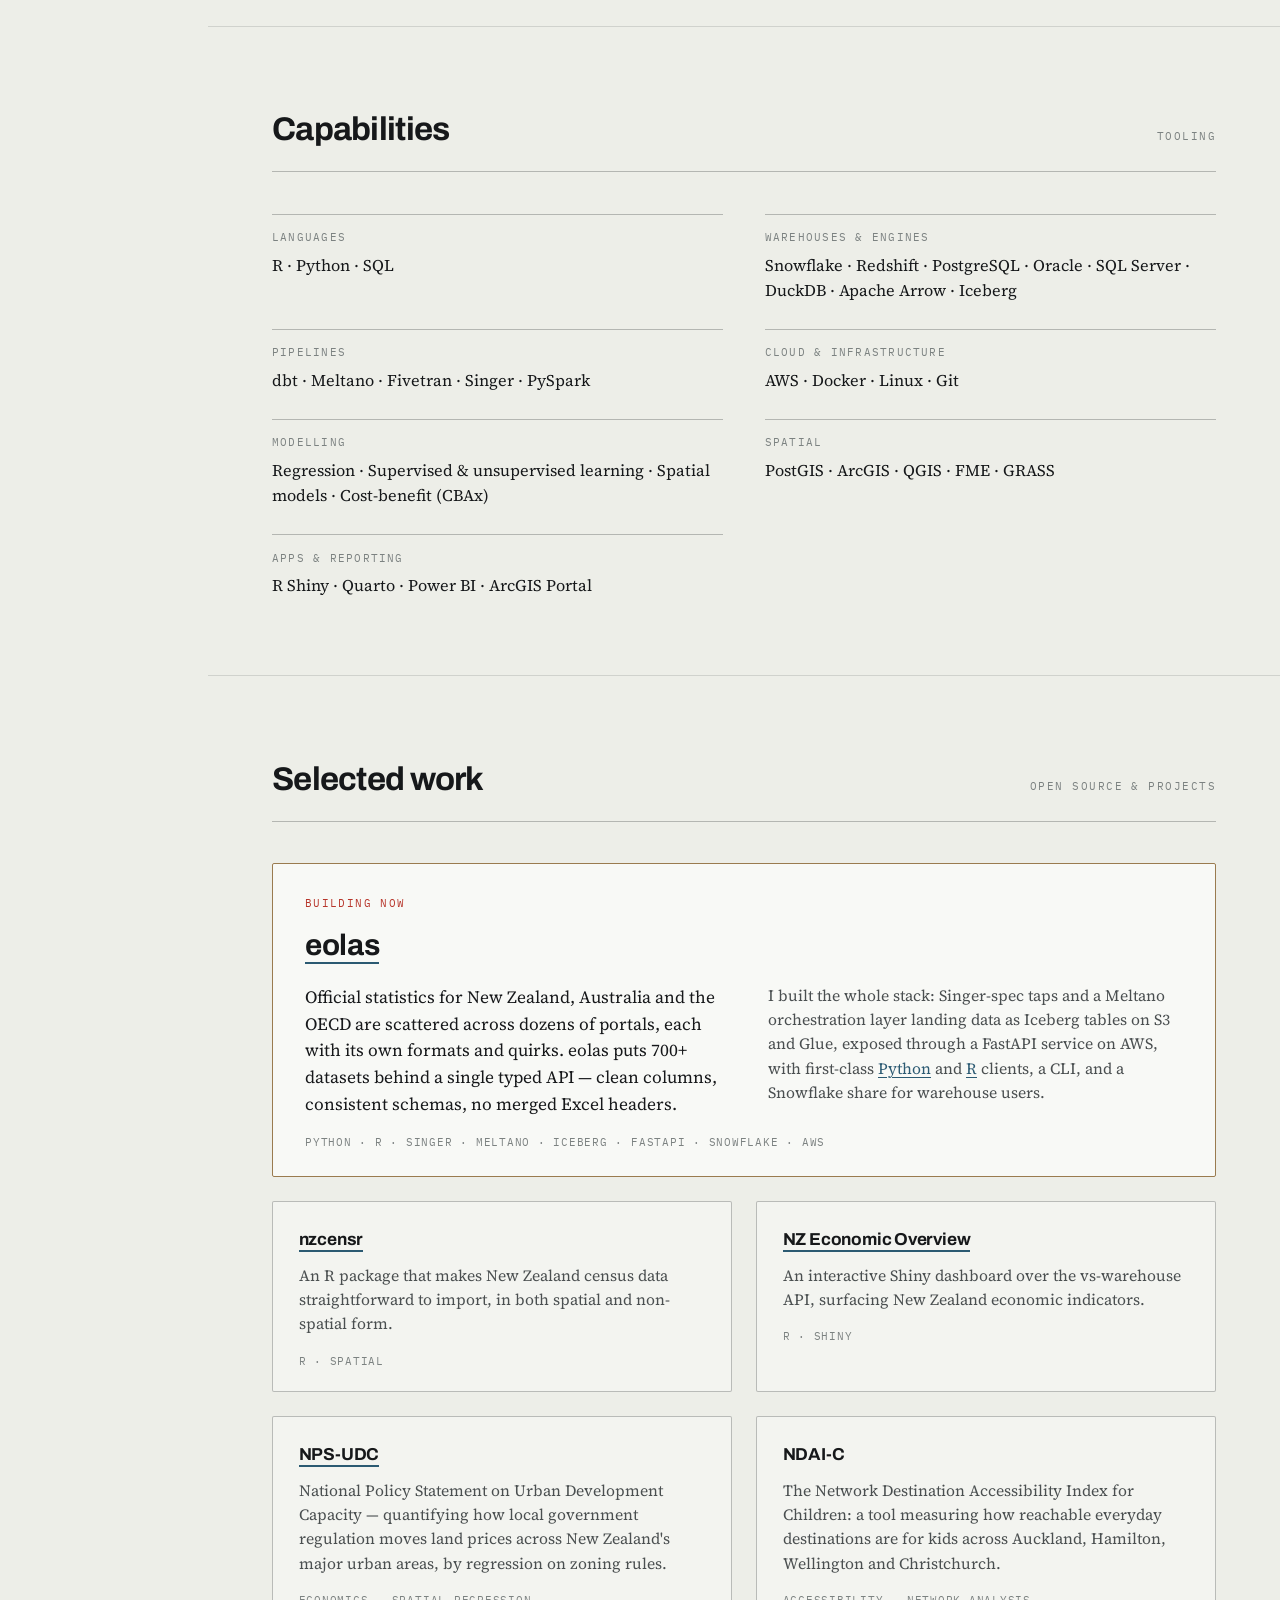
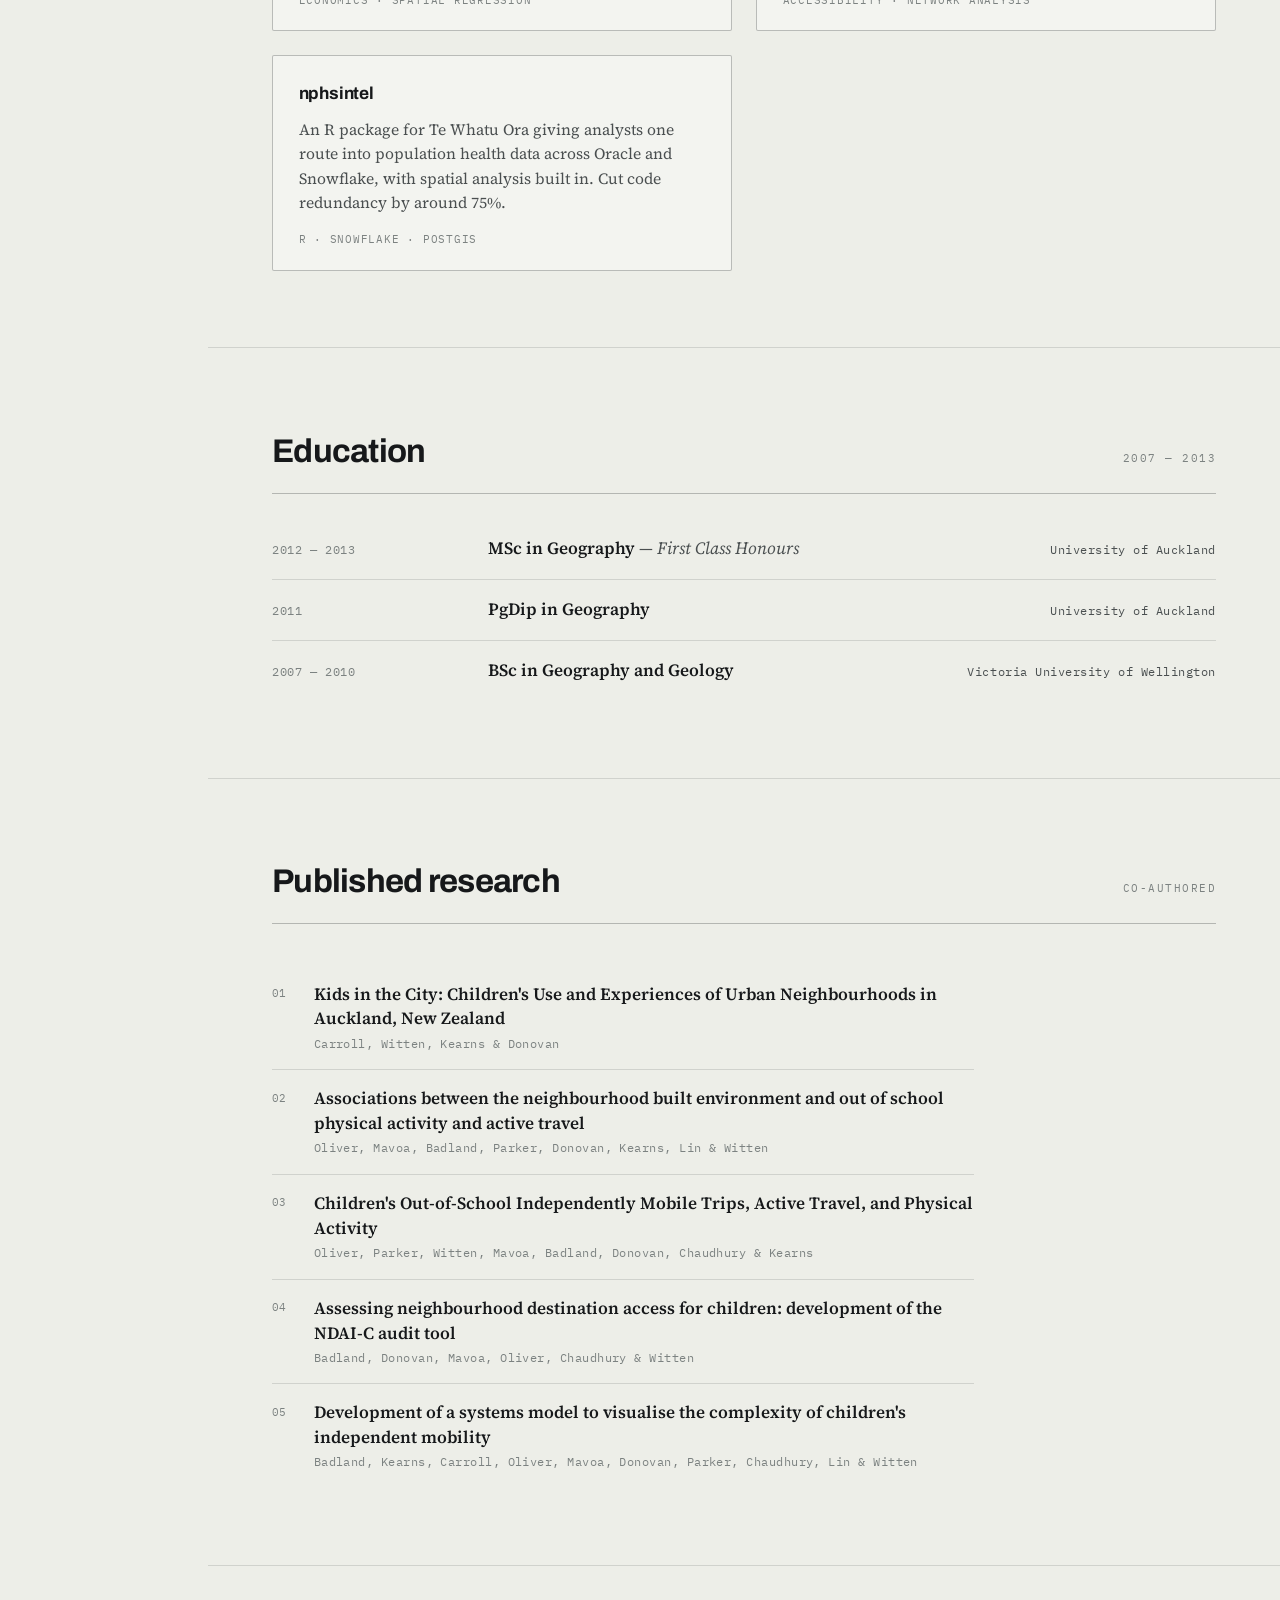
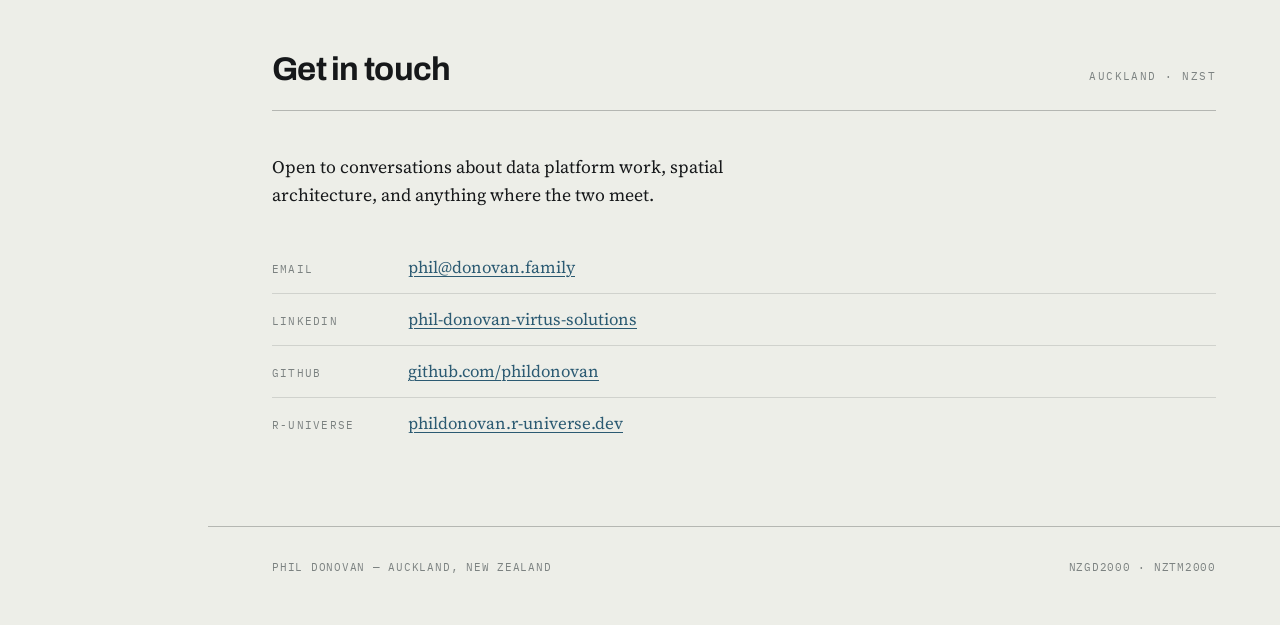
==== commit a5299979: "Plainer intro copy" ====
--- a/index.html
+++ b/index.html
@@ -9,7 +9,7 @@
 
 <meta property="og:type" content="profile">
 <meta property="og:title" content="Phil Donovan — Data Architecture, Engineering, Science &amp; AI">
-<meta property="og:description" content="Data architecture, engineering, science and AI in Auckland. Data platforms for councils, health agencies and insurers — with a geographer's eye for where the data comes from.">
+<meta property="og:description" content="Data architecture, engineering, science and AI in Auckland. Data platforms for councils, health agencies and insurers, backed by ten years of spatial analysis.">
 <meta property="og:url" content="https://phildonovan.github.io/">
 <meta name="twitter:card" content="summary">
 
@@ -78,8 +78,8 @@
       <p class="hero__affil">Products — <a href="https://eolas.fyi">eolas.fyi</a></p>
       <p class="hero__pitch">
         I design data platforms — Snowflake, dbt, Iceberg, AWS — and the models that run
-        on them, for councils, health agencies and insurers. I trained as a geographer,
-        which is why I tend to ask where the data comes from before asking what it says.
+        on them, for councils, health agencies and insurers. I came to it from geography,
+        after ten years of spatial analysis across public health, transport and urban policy.
       </p>
       <div class="hero__actions">
         <a class="btn btn--primary" href="#contact">Get in touch</a>
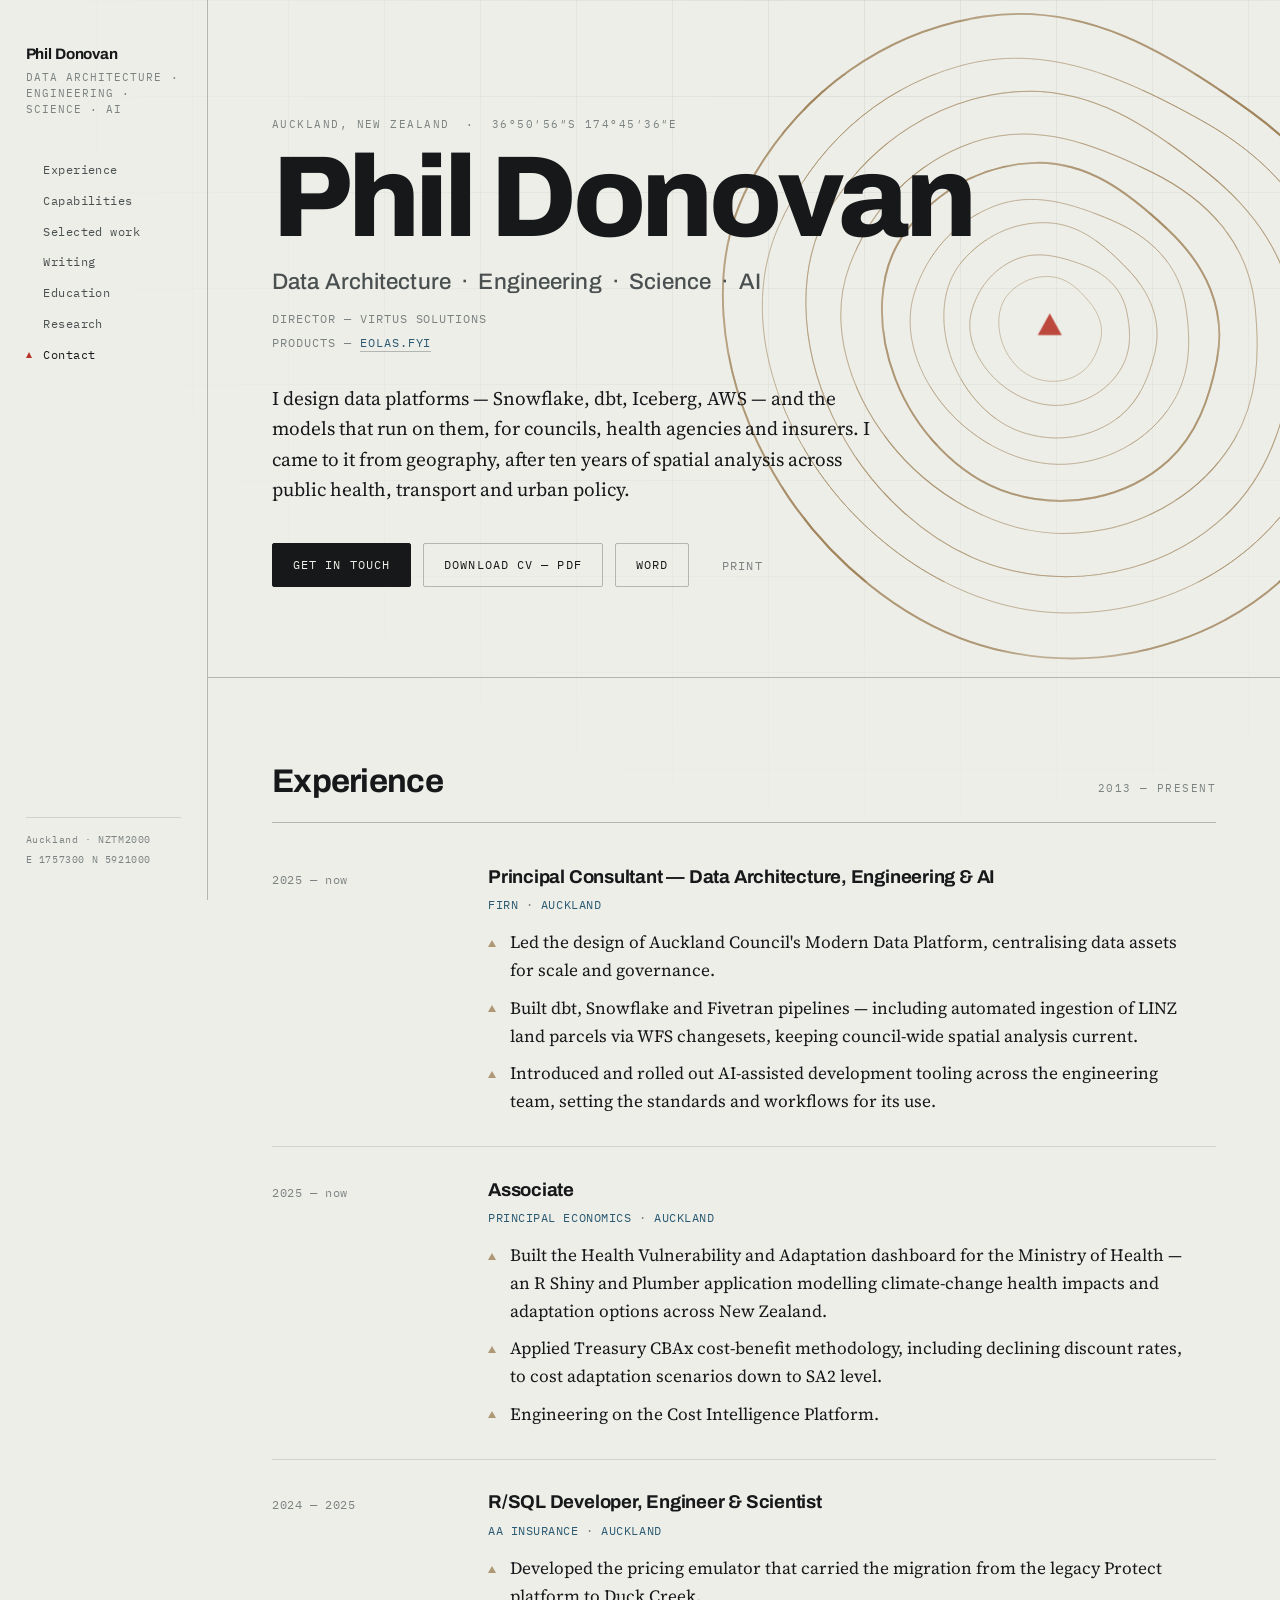
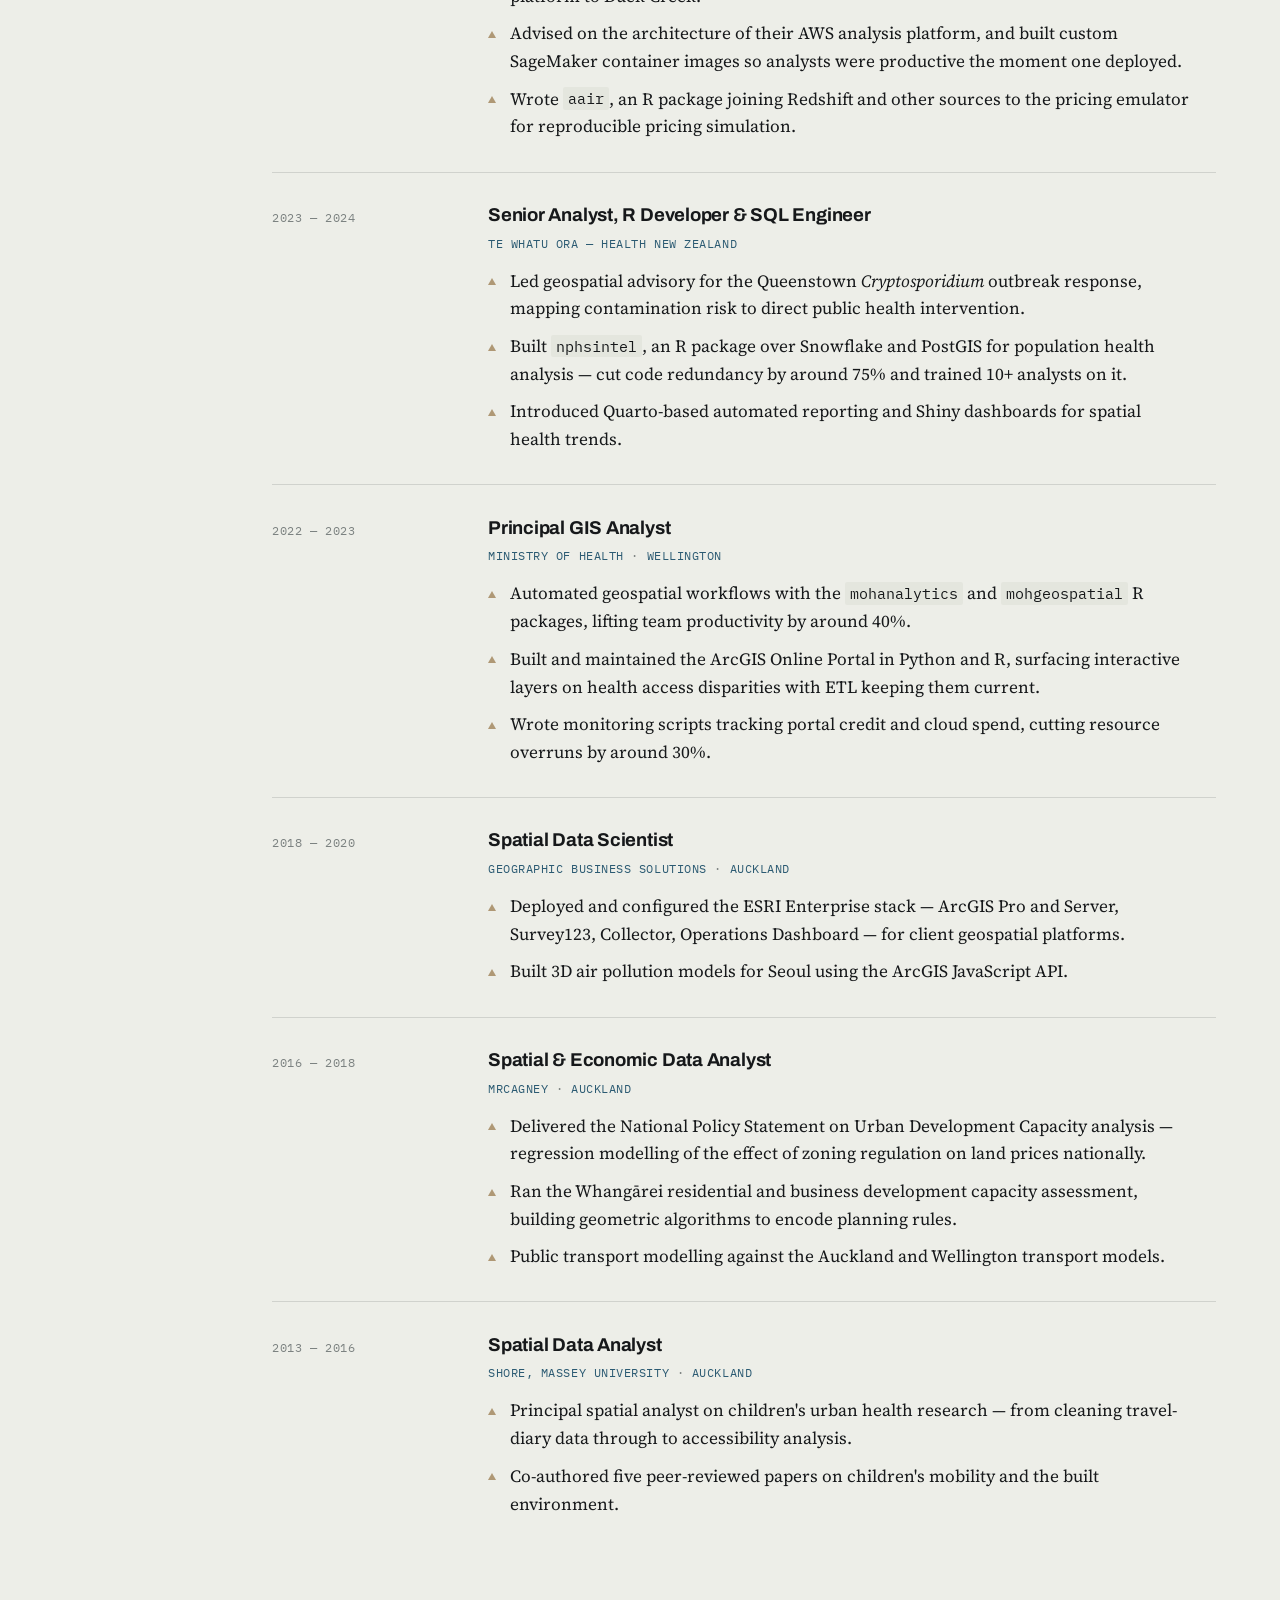
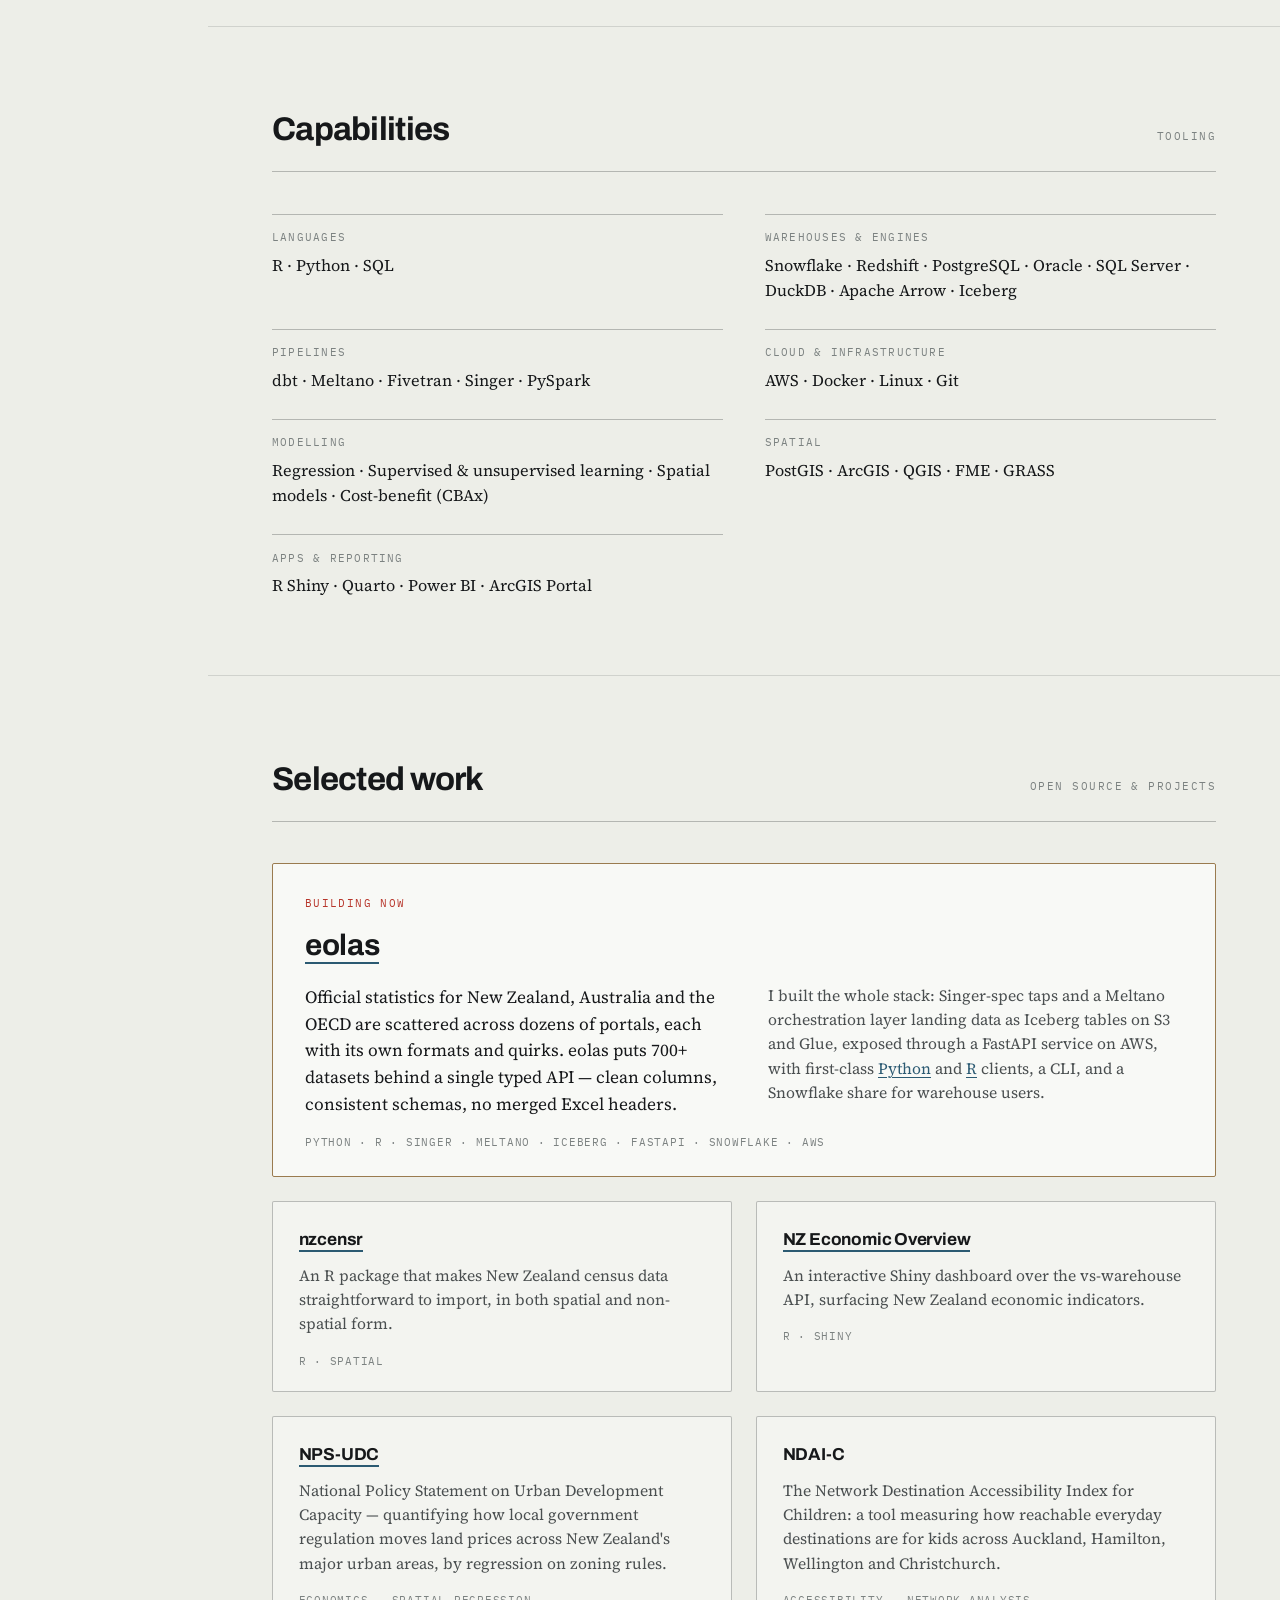
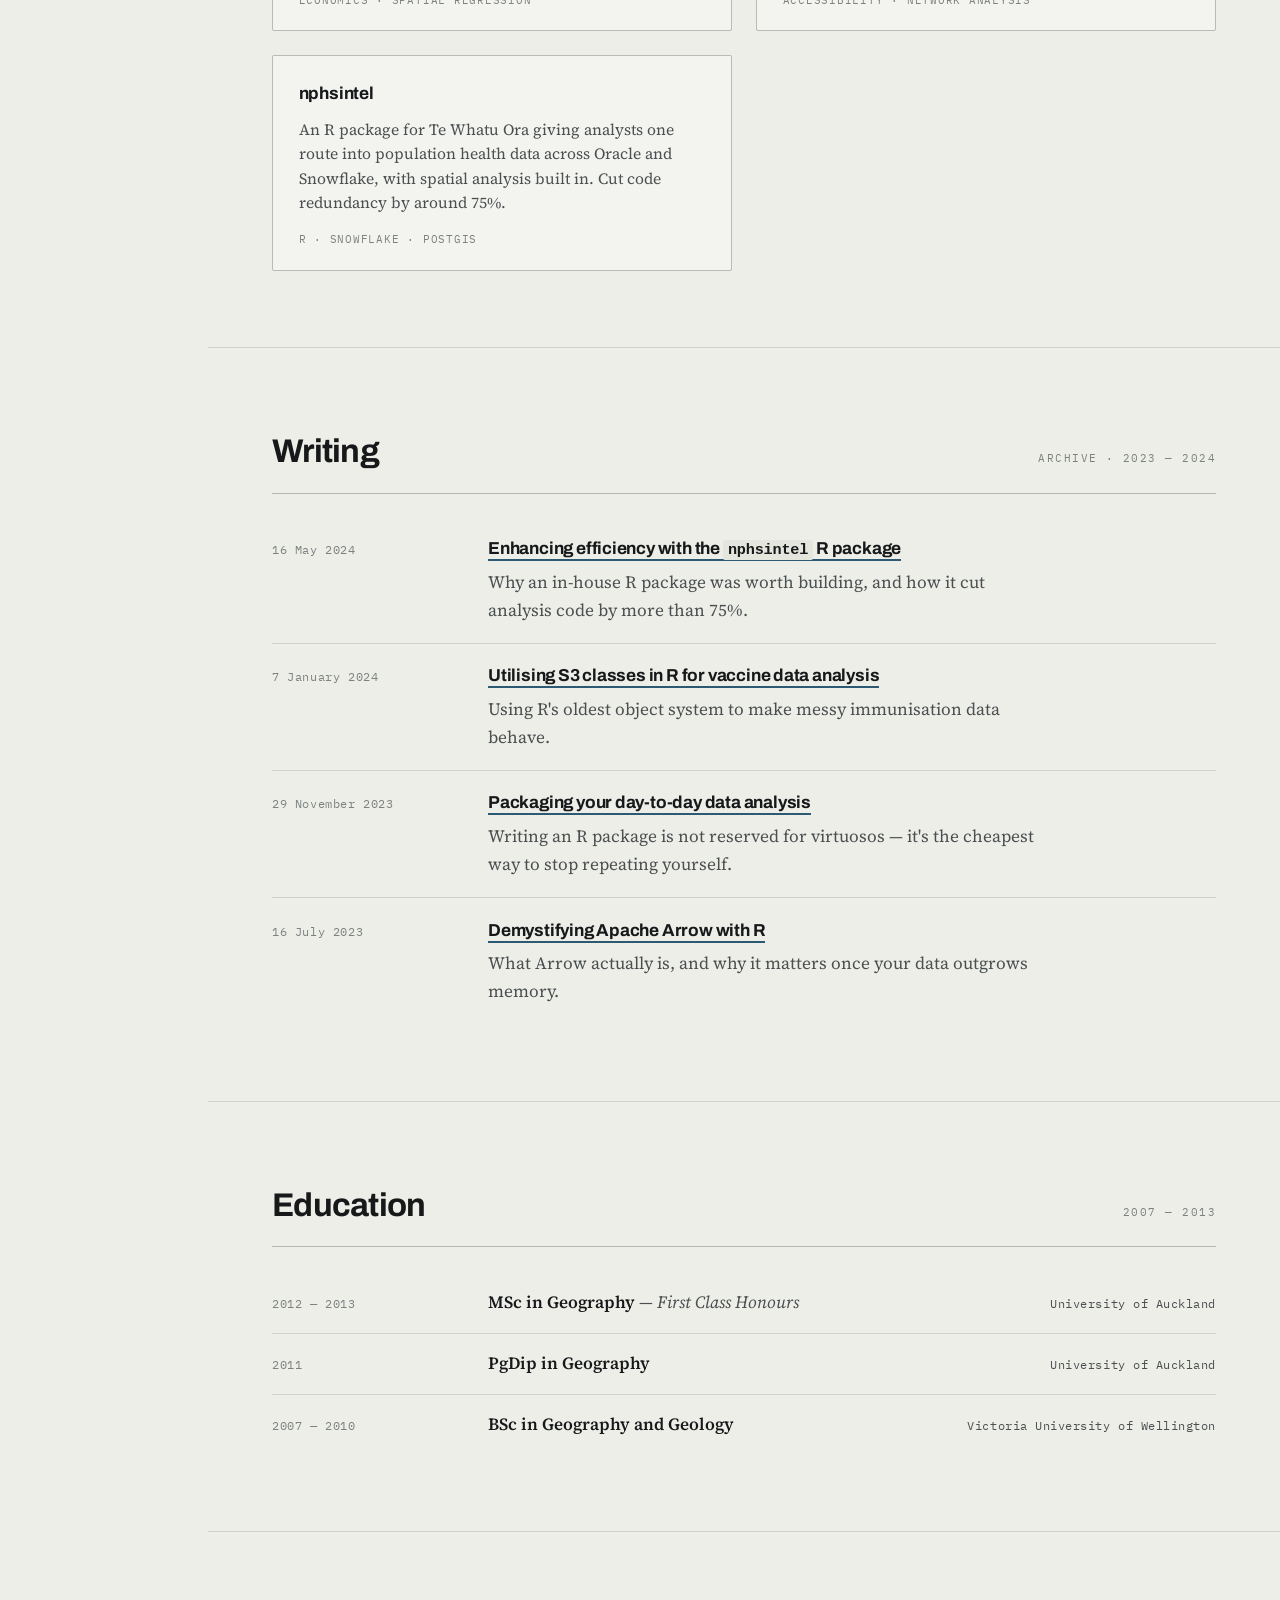
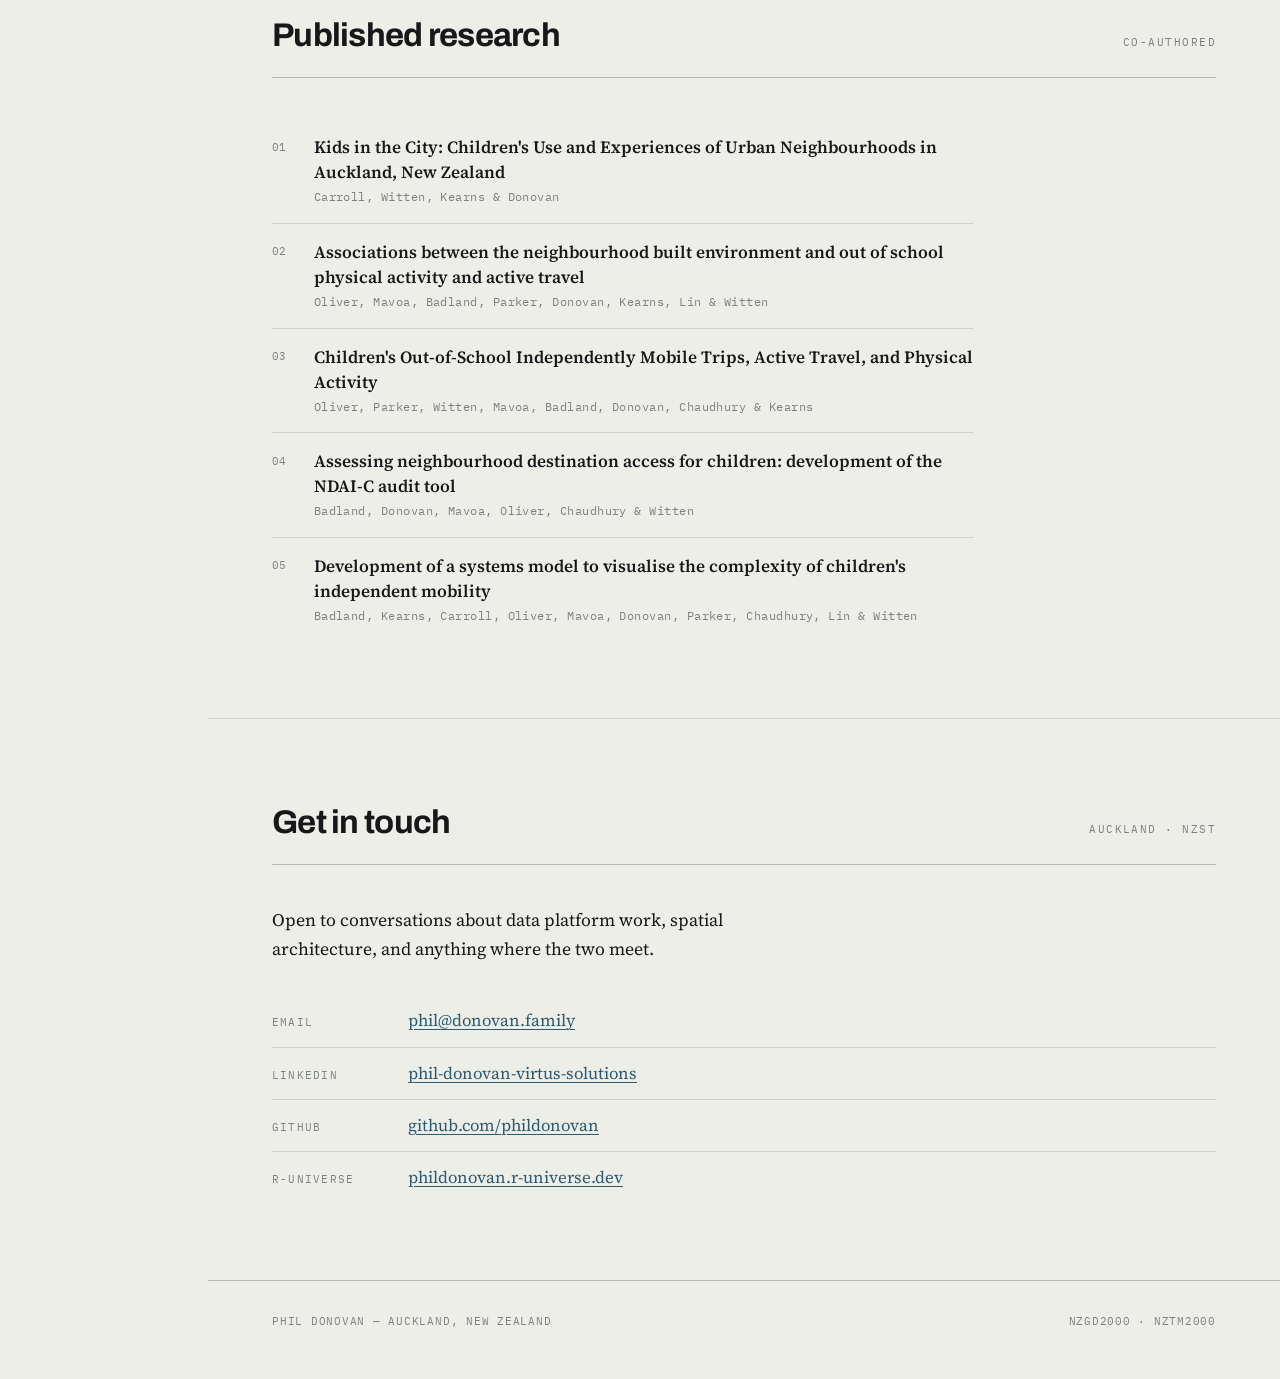
==== commit 931cdf0e: "Add writing archive Four posts carried over from the old Quarto blog, rendered as static pages in th" ====
--- a/index.html
+++ b/index.html
@@ -35,6 +35,7 @@
       <li><a href="#experience">Experience</a></li>
       <li><a href="#capabilities">Capabilities</a></li>
       <li><a href="#work">Selected work</a></li>
+      <li><a href="#writing">Writing</a></li>
       <li><a href="#education">Education</a></li>
       <li><a href="#research">Research</a></li>
       <li><a href="#contact">Contact</a></li>
@@ -311,6 +312,45 @@
     </div>
   </section>
 
+  <!-- ─────────── writing ─────────── -->
+  <section id="writing" class="section">
+    <div class="section__head">
+      <h2>Writing</h2>
+      <span class="eyebrow">Archive · 2023 — 2024</span>
+    </div>
+
+    <ul class="writing">
+      <li>
+        <span class="writing__date">16 May 2024</span>
+        <span>
+          <a class="writing__title" href="writing/nphsintel-package/">Enhancing efficiency with the <code>nphsintel</code> R package</a>
+          <span class="writing__note">Why an in-house R package was worth building, and how it cut analysis code by more than 75%.</span>
+        </span>
+      </li>
+      <li>
+        <span class="writing__date">7 January 2024</span>
+        <span>
+          <a class="writing__title" href="writing/s3-classes-for-vaccine-data/">Utilising S3 classes in R for vaccine data analysis</a>
+          <span class="writing__note">Using R's oldest object system to make messy immunisation data behave.</span>
+        </span>
+      </li>
+      <li>
+        <span class="writing__date">29 November 2023</span>
+        <span>
+          <a class="writing__title" href="writing/packaging-your-data-analysis/">Packaging your day-to-day data analysis</a>
+          <span class="writing__note">Writing an R package is not reserved for virtuosos — it's the cheapest way to stop repeating yourself.</span>
+        </span>
+      </li>
+      <li>
+        <span class="writing__date">16 July 2023</span>
+        <span>
+          <a class="writing__title" href="writing/demystifying-apache-arrow/">Demystifying Apache Arrow with R</a>
+          <span class="writing__note">What Arrow actually is, and why it matters once your data outgrows memory.</span>
+        </span>
+      </li>
+    </ul>
+  </section>
+
   <!-- ─────────── education ─────────── -->
   <section id="education" class="section">
     <div class="section__head">
--- a/styles.css
+++ b/styles.css
@@ -195,7 +195,9 @@
     padding-top: 0.9rem;
   }
 
-  #main { margin-left: var(--rail-w); }
+  /* Only the pages that actually have a rail get offset for it. Post pages
+     have no rail and should stay centred. */
+  body:not(.post-page) #main { margin-left: var(--rail-w); }
 }
 
 /* ============================================================
@@ -727,6 +729,186 @@
 }
 
 /* ============================================================
+   Writing — archive listing + post pages
+   ============================================================ */
+
+.writing { list-style: none; margin: 0; padding: 0; }
+
+.writing li {
+  display: grid;
+  grid-template-columns: 1fr;
+  gap: 0.3rem;
+  padding: 1.15rem 0;
+  border-top: 1px solid var(--rule);
+}
+
+.writing li:first-child { border-top: none; padding-top: 0; }
+
+@media (min-width: 800px) {
+  .writing li {
+    grid-template-columns: 10.5rem 1fr;
+    gap: 3rem;
+    align-items: baseline;
+  }
+}
+
+.writing__date {
+  font-family: var(--font-mono);
+  font-size: 0.75rem;
+  letter-spacing: 0.05em;
+  color: var(--ink-faint);
+  white-space: nowrap;
+}
+
+.writing__title {
+  font-family: var(--font-display);
+  font-weight: 700;
+  font-size: 1.08rem;
+  letter-spacing: -0.012em;
+  text-decoration: none;
+  color: var(--ink);
+  border-bottom: 2px solid var(--water);
+  padding-bottom: 1px;
+}
+
+.writing__title:hover { color: var(--water-deep); border-bottom-color: var(--signal); }
+
+.writing__note {
+  display: block;
+  margin-top: 0.35rem;
+  color: var(--ink-soft);
+  max-width: 62ch;
+}
+
+/* ── post pages ───────────────────────────────────────── */
+
+.post {
+  max-width: 74ch;
+  margin: 0 auto;
+  padding: clamp(2rem, 5vw, 3.5rem) clamp(1.5rem, 5vw, 3rem) 4rem;
+  position: relative;
+  z-index: 1;
+}
+
+.post__back {
+  font-family: var(--font-mono);
+  font-size: 0.73rem;
+  letter-spacing: 0.06em;
+  margin-bottom: 3rem;
+}
+
+.post__back a { text-decoration: none; color: var(--ink-faint); }
+.post__back a:hover { color: var(--ink); }
+
+.post__head {
+  padding-bottom: 1.6rem;
+  margin-bottom: 2.4rem;
+  border-bottom: 1px solid var(--rule-firm);
+}
+
+.post__title {
+  font-family: var(--font-display);
+  font-weight: 800;
+  font-size: clamp(1.9rem, 5vw, 3rem);
+  line-height: 1.02;
+  letter-spacing: -0.03em;
+  margin: 0.8rem 0 0;
+  text-wrap: balance;
+}
+
+.post__subtitle {
+  font-size: 1.1rem;
+  color: var(--ink-soft);
+  margin: 0.9rem 0 0;
+}
+
+.prose { font-size: 1.06rem; line-height: 1.68; }
+
+.prose > :first-child { margin-top: 0; }
+
+.prose h1, .prose h2, .prose h3 {
+  font-family: var(--font-display);
+  letter-spacing: -0.018em;
+  line-height: 1.22;
+  margin: 2.6rem 0 0.9rem;
+}
+
+.prose h1 { font-size: 1.6rem; font-weight: 700; }
+.prose h2 { font-size: 1.35rem; font-weight: 700; }
+.prose h3 { font-size: 1.12rem; font-weight: 600; }
+
+.prose p { margin: 0 0 1.15rem; }
+.prose ul, .prose ol { margin: 0 0 1.15rem; padding-left: 1.3rem; }
+.prose li { margin-bottom: 0.4rem; }
+
+.prose a { color: var(--water); }
+.prose a:hover { color: var(--water-deep); text-decoration-color: var(--signal); }
+
+.prose img {
+  max-width: 100%;
+  height: auto;
+  display: block;
+  margin: 1.8rem 0;
+  border: 1px solid var(--rule);
+}
+
+.prose blockquote {
+  margin: 1.6rem 0;
+  padding: 0.2rem 0 0.2rem 1.2rem;
+  border-left: 2px solid var(--contour);
+  color: var(--ink-soft);
+  font-style: italic;
+}
+
+.prose pre {
+  background: rgba(22, 24, 26, 0.045);
+  border: 1px solid var(--rule);
+  border-radius: 2px;
+  padding: 1rem 1.1rem;
+  overflow-x: auto;
+  margin: 0 0 1.4rem;
+  font-size: 0.86rem;
+  line-height: 1.55;
+}
+
+.prose pre code { background: none; padding: 0; font-size: inherit; }
+
+.prose table {
+  width: 100%;
+  border-collapse: collapse;
+  margin: 0 0 1.5rem;
+  font-size: 0.95rem;
+}
+
+.prose th, .prose td {
+  text-align: left;
+  padding: 0.5rem 0.7rem;
+  border-bottom: 1px solid var(--rule);
+}
+
+.prose th {
+  font-family: var(--font-mono);
+  font-size: 0.7rem;
+  letter-spacing: 0.09em;
+  text-transform: uppercase;
+  color: var(--ink-faint);
+  border-bottom-color: var(--rule-firm);
+}
+
+.post__foot {
+  margin-top: 3.5rem;
+  padding-top: 1.4rem;
+  border-top: 1px solid var(--rule-firm);
+  font-family: var(--font-mono);
+  font-size: 0.72rem;
+  letter-spacing: 0.05em;
+  color: var(--ink-faint);
+}
+
+.post__foot p { margin: 0 0 0.5rem; }
+.post__stale { color: var(--ink-faint); opacity: 0.85; }
+
+/* ============================================================
    Print — the sheet becomes the CV
    ============================================================ */
 
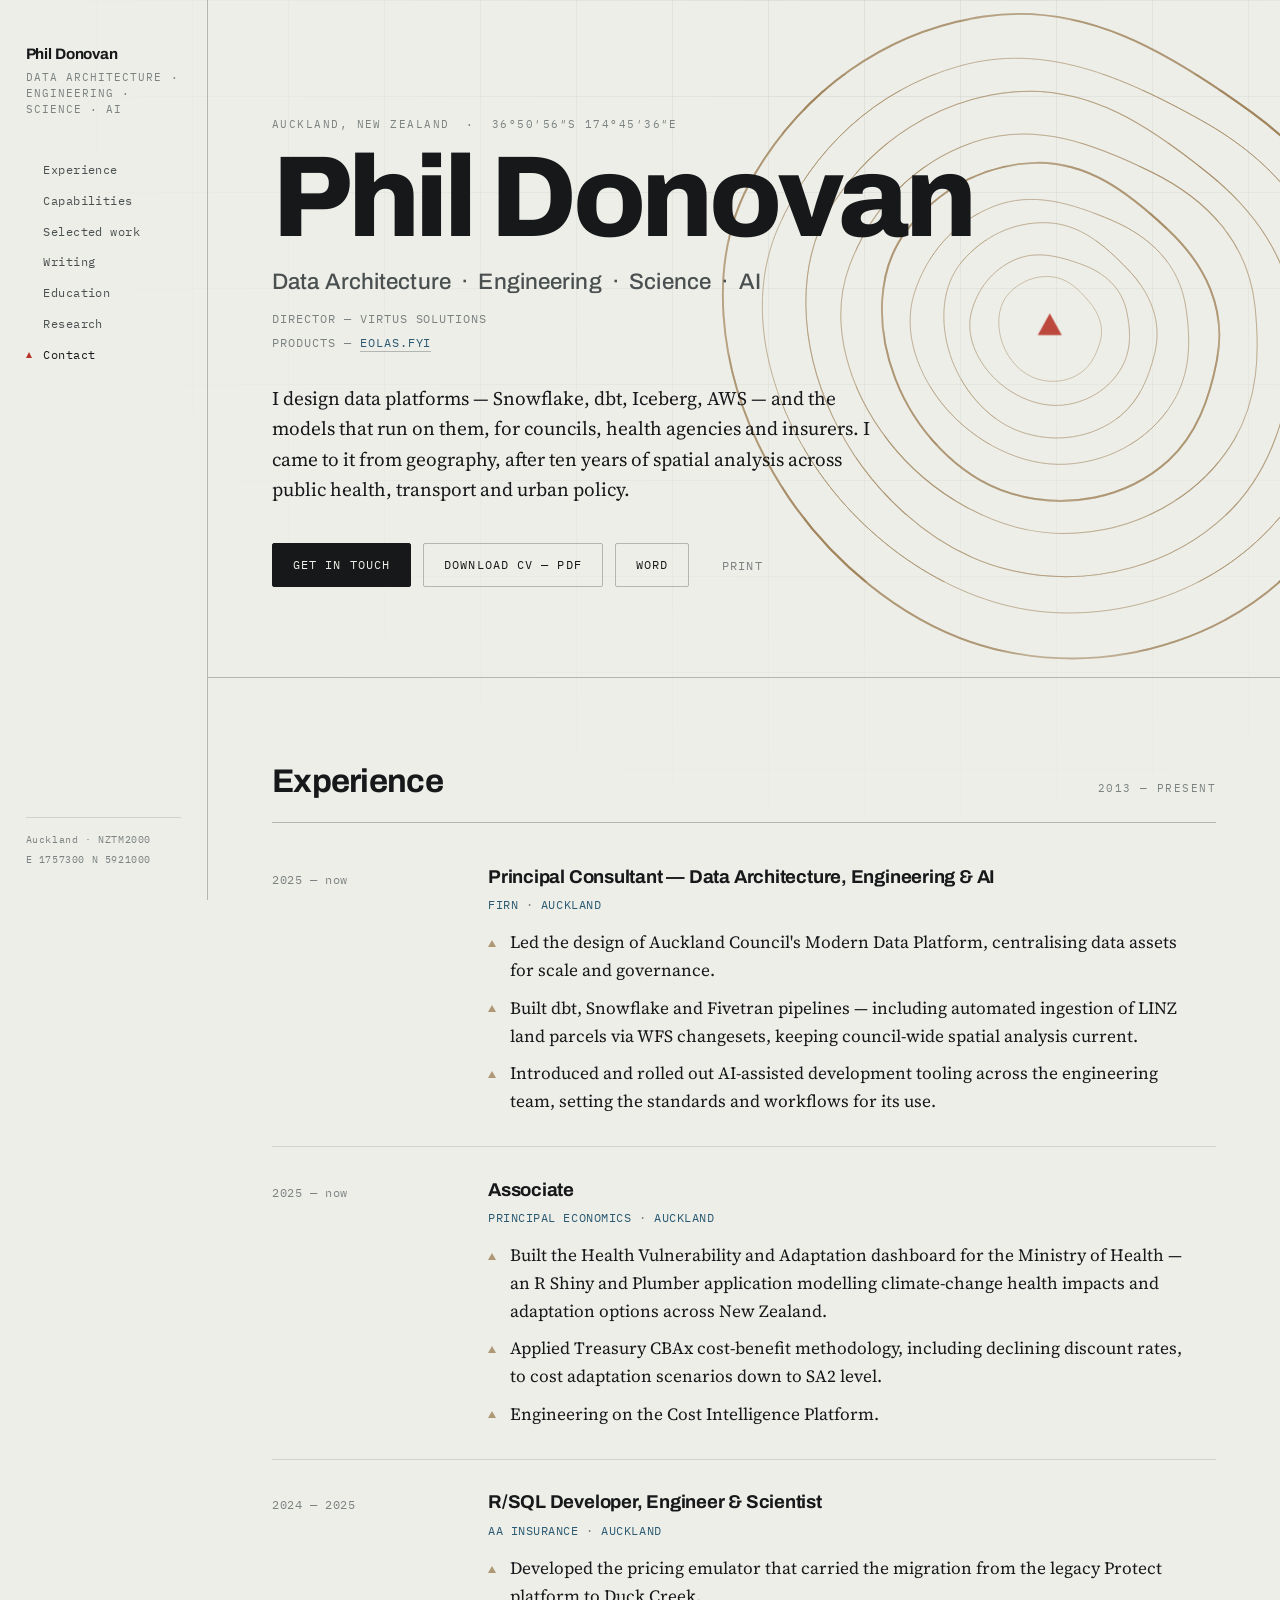
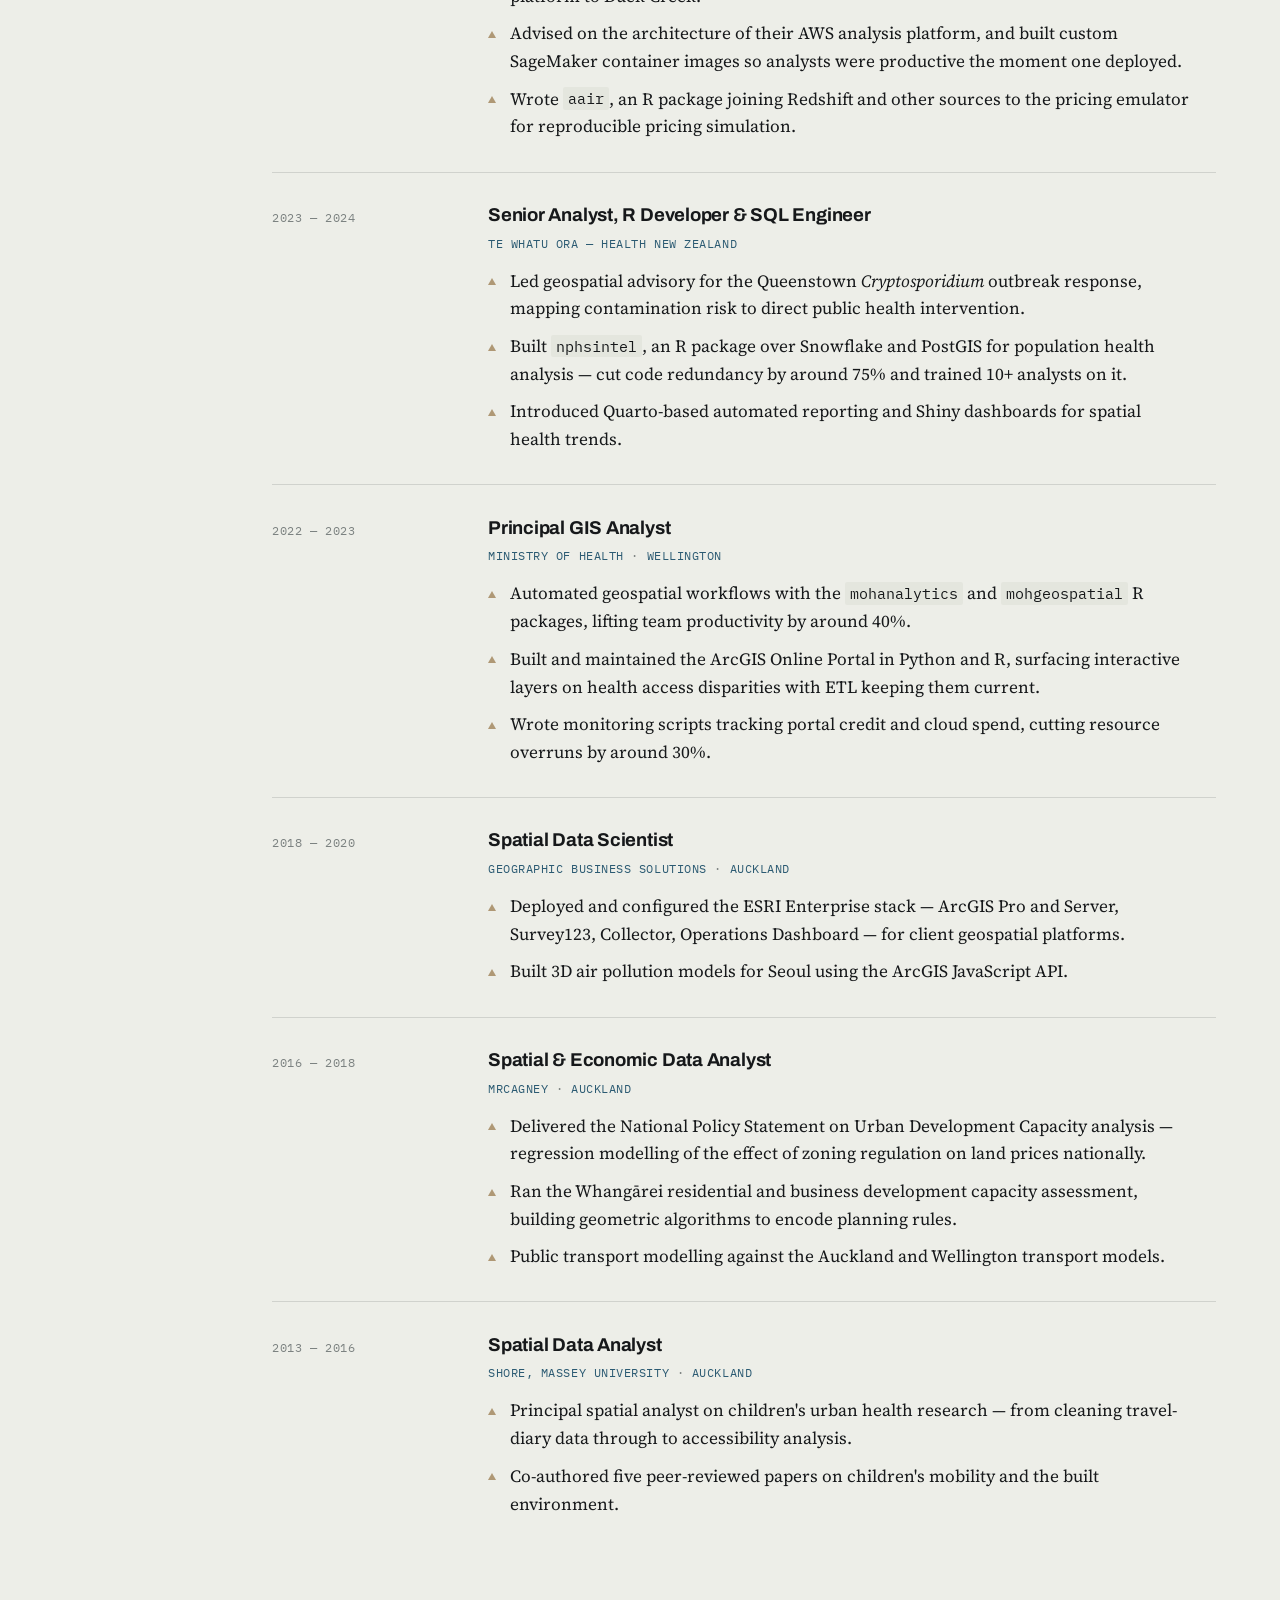
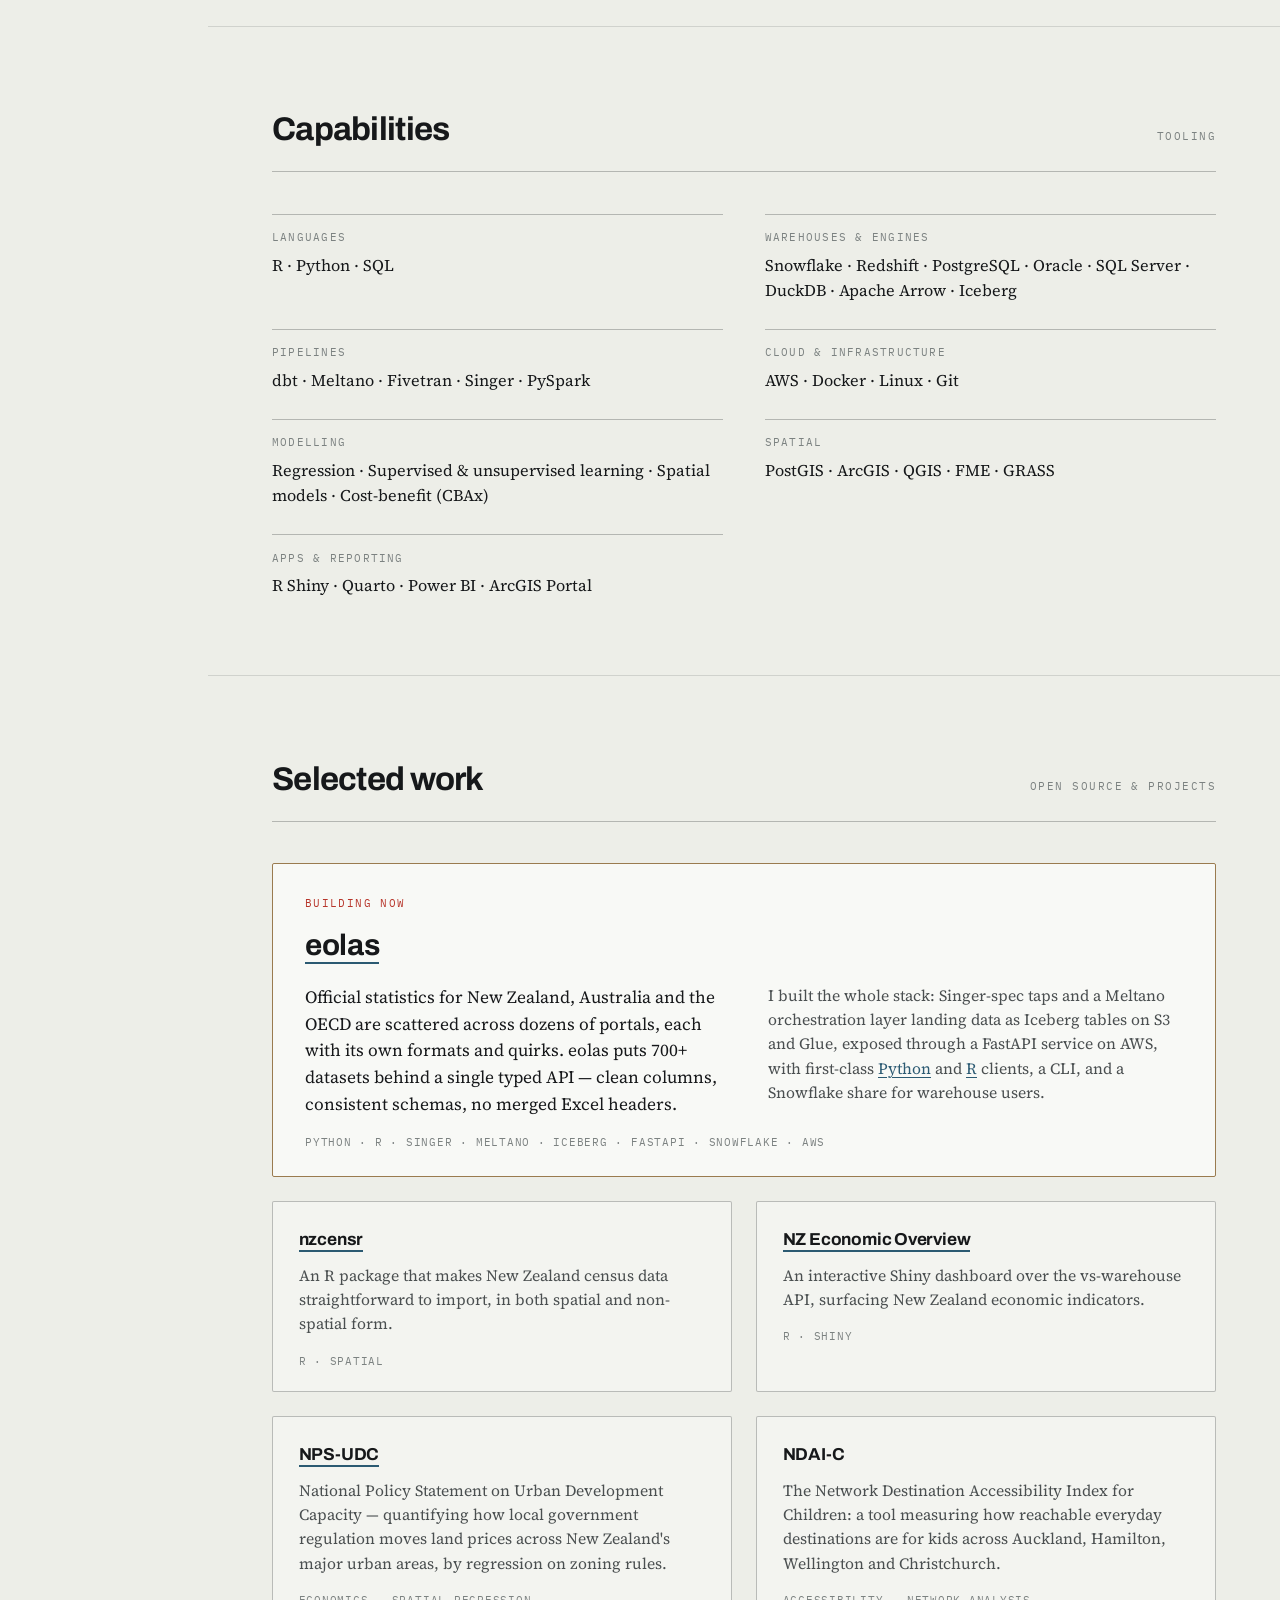
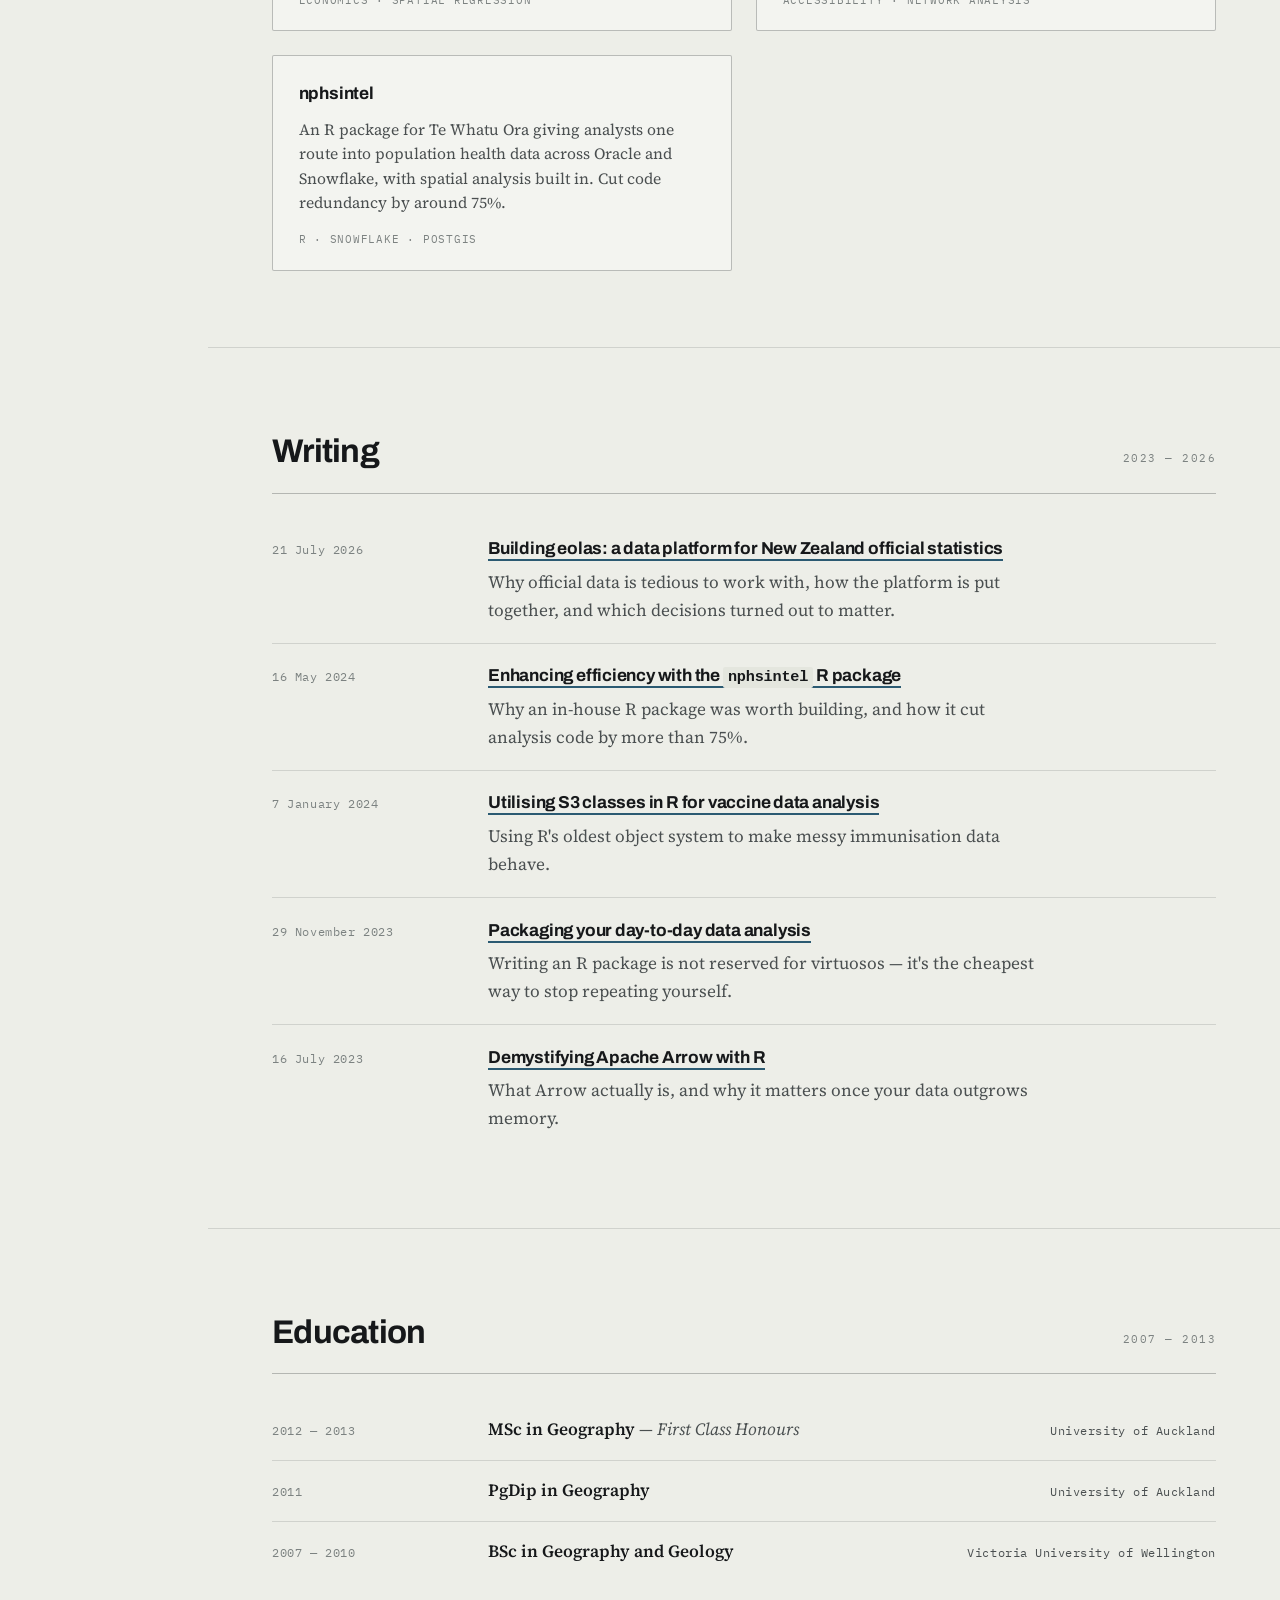
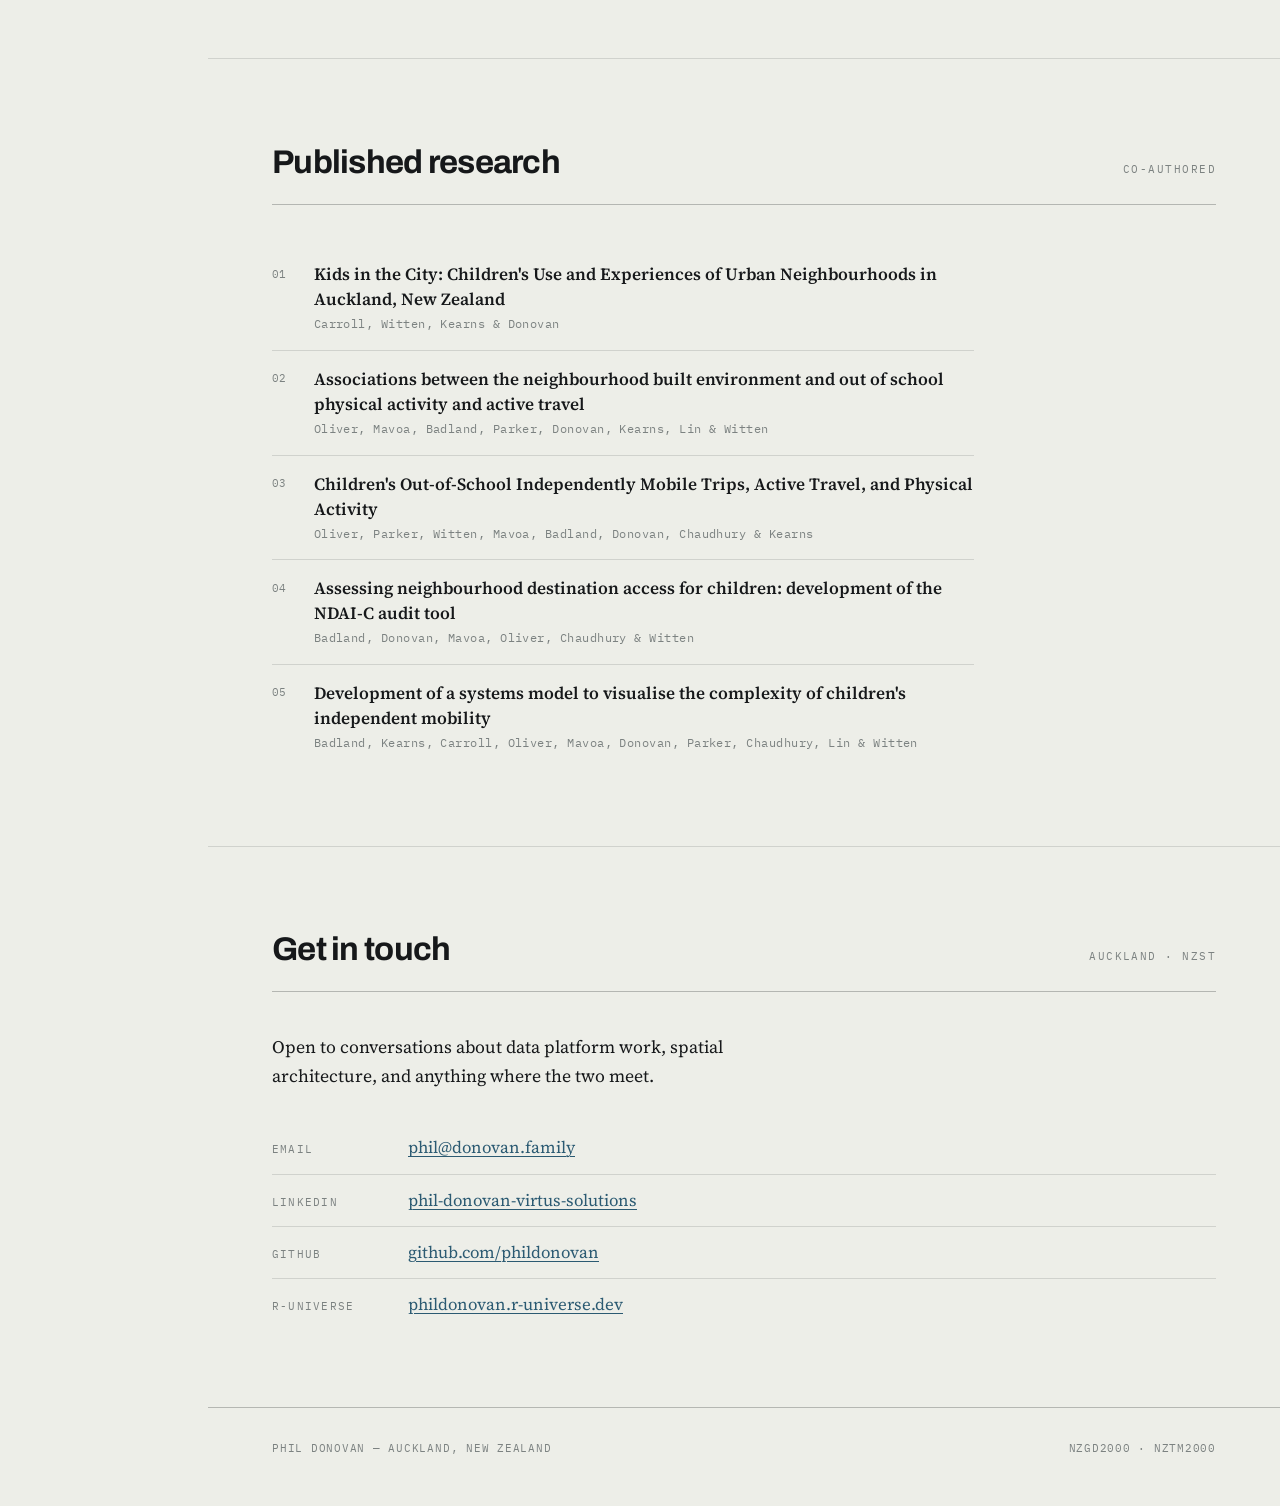
==== commit 905b2c06: "Add article on building eolas" ====
--- a/index.html
+++ b/index.html
@@ -316,10 +316,17 @@
   <section id="writing" class="section">
     <div class="section__head">
       <h2>Writing</h2>
-      <span class="eyebrow">Archive · 2023 — 2024</span>
+      <span class="eyebrow">2023 — 2026</span>
     </div>
 
     <ul class="writing">
+      <li>
+        <span class="writing__date">21 July 2026</span>
+        <span>
+          <a class="writing__title" href="writing/building-eolas/">Building eolas: a data platform for New Zealand official statistics</a>
+          <span class="writing__note">Why official data is tedious to work with, how the platform is put together, and which decisions turned out to matter.</span>
+        </span>
+      </li>
       <li>
         <span class="writing__date">16 May 2024</span>
         <span>
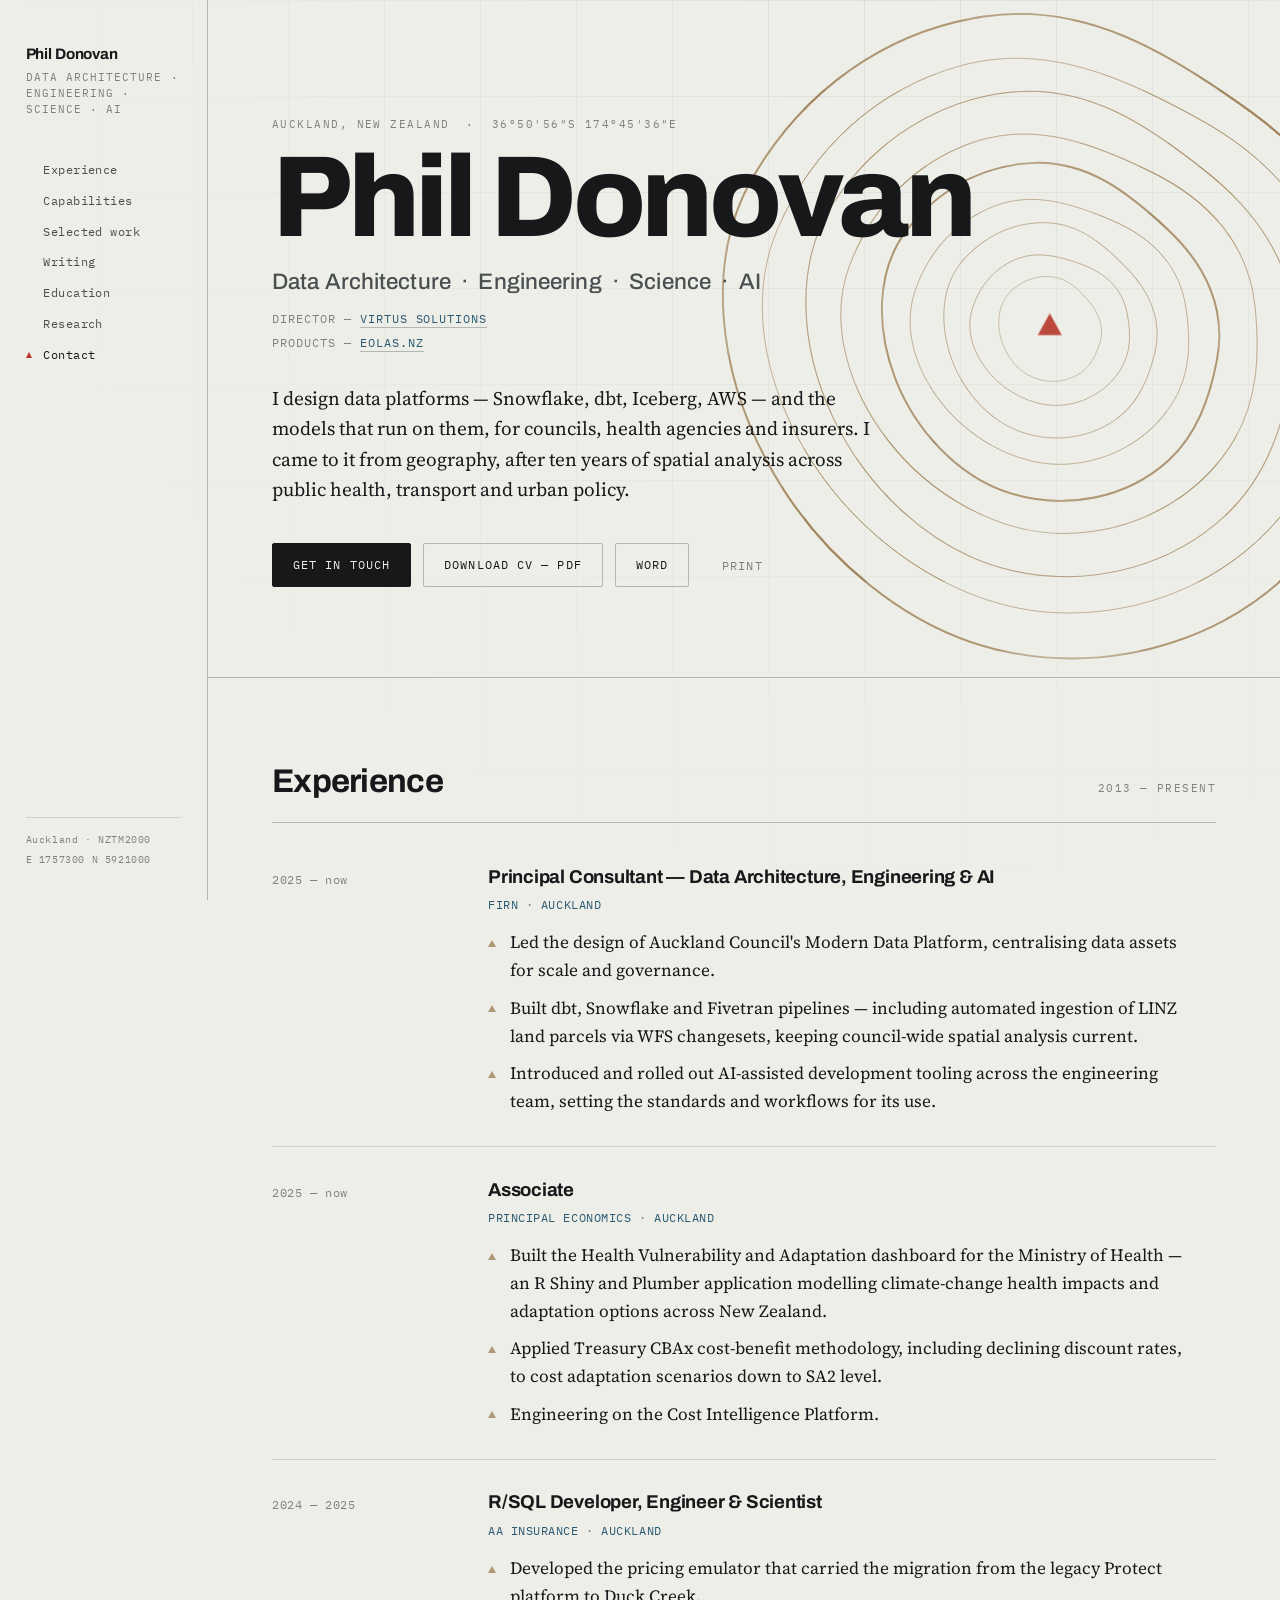
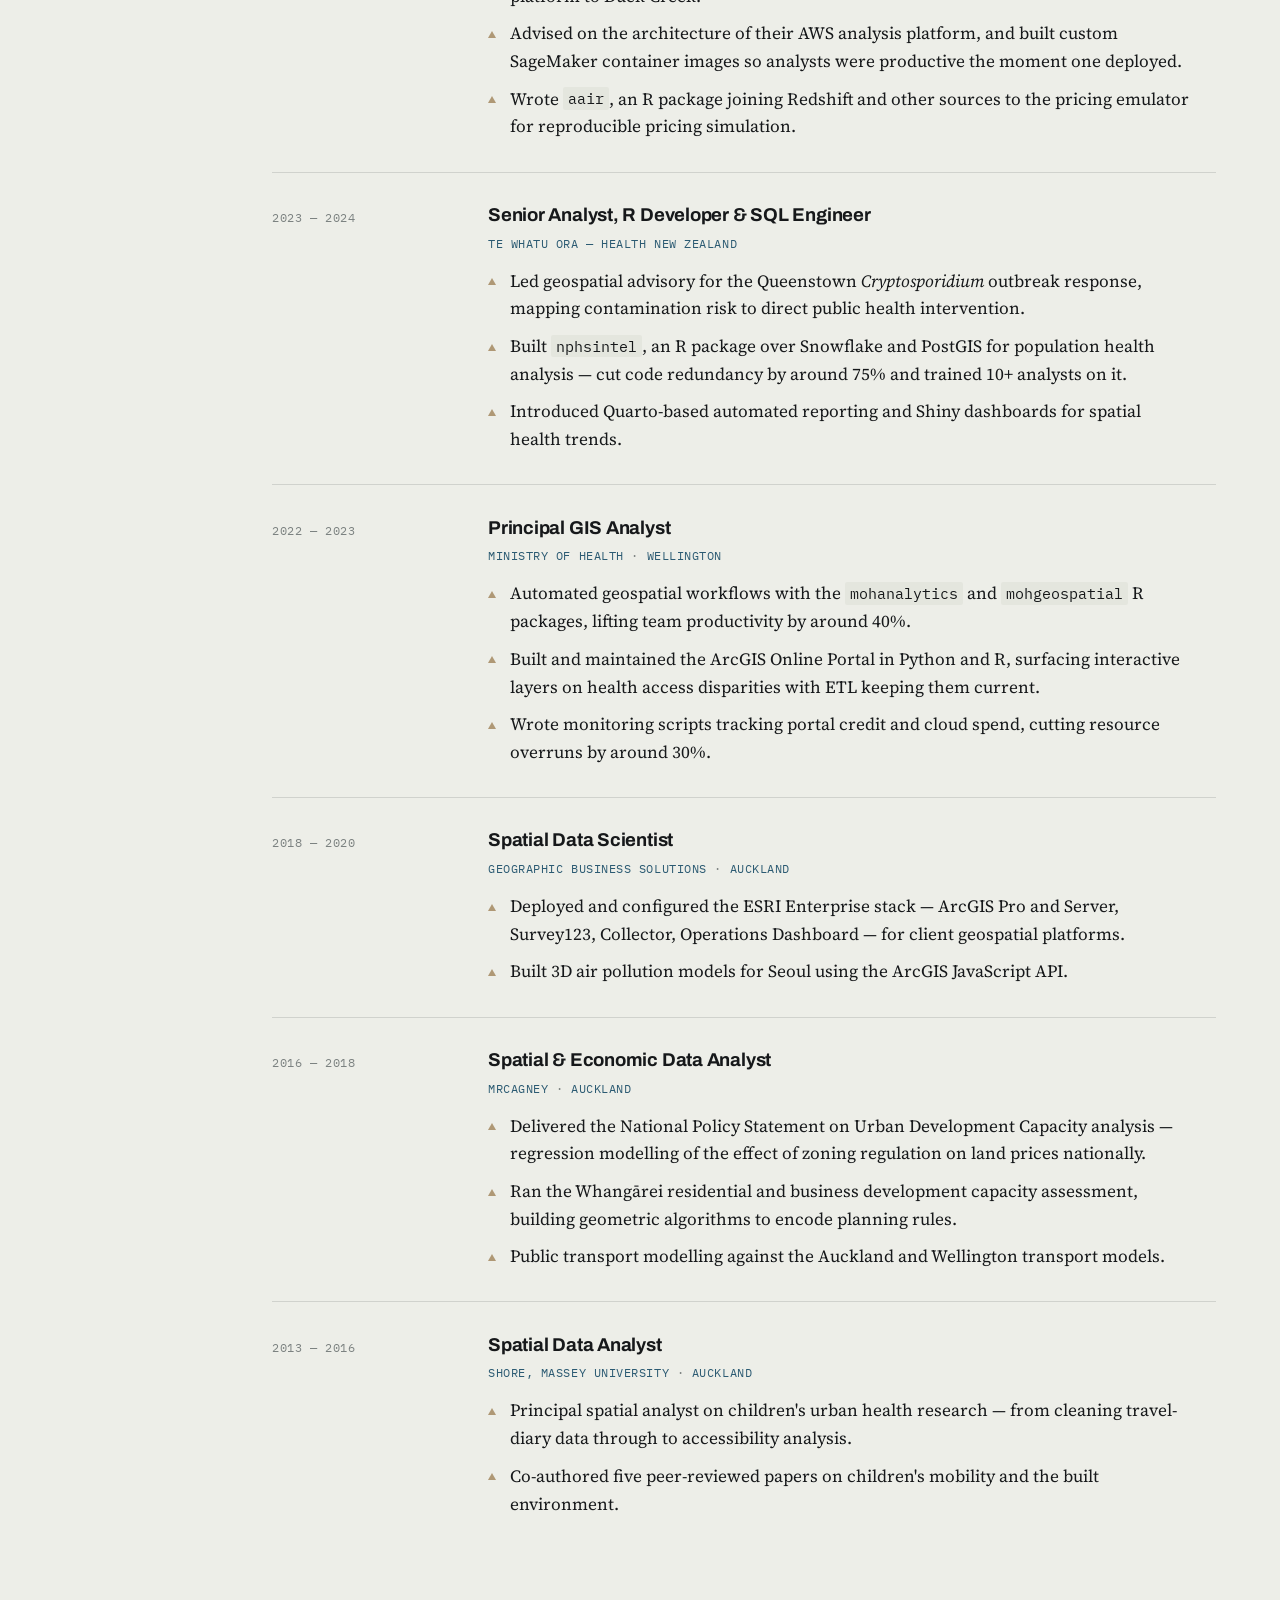
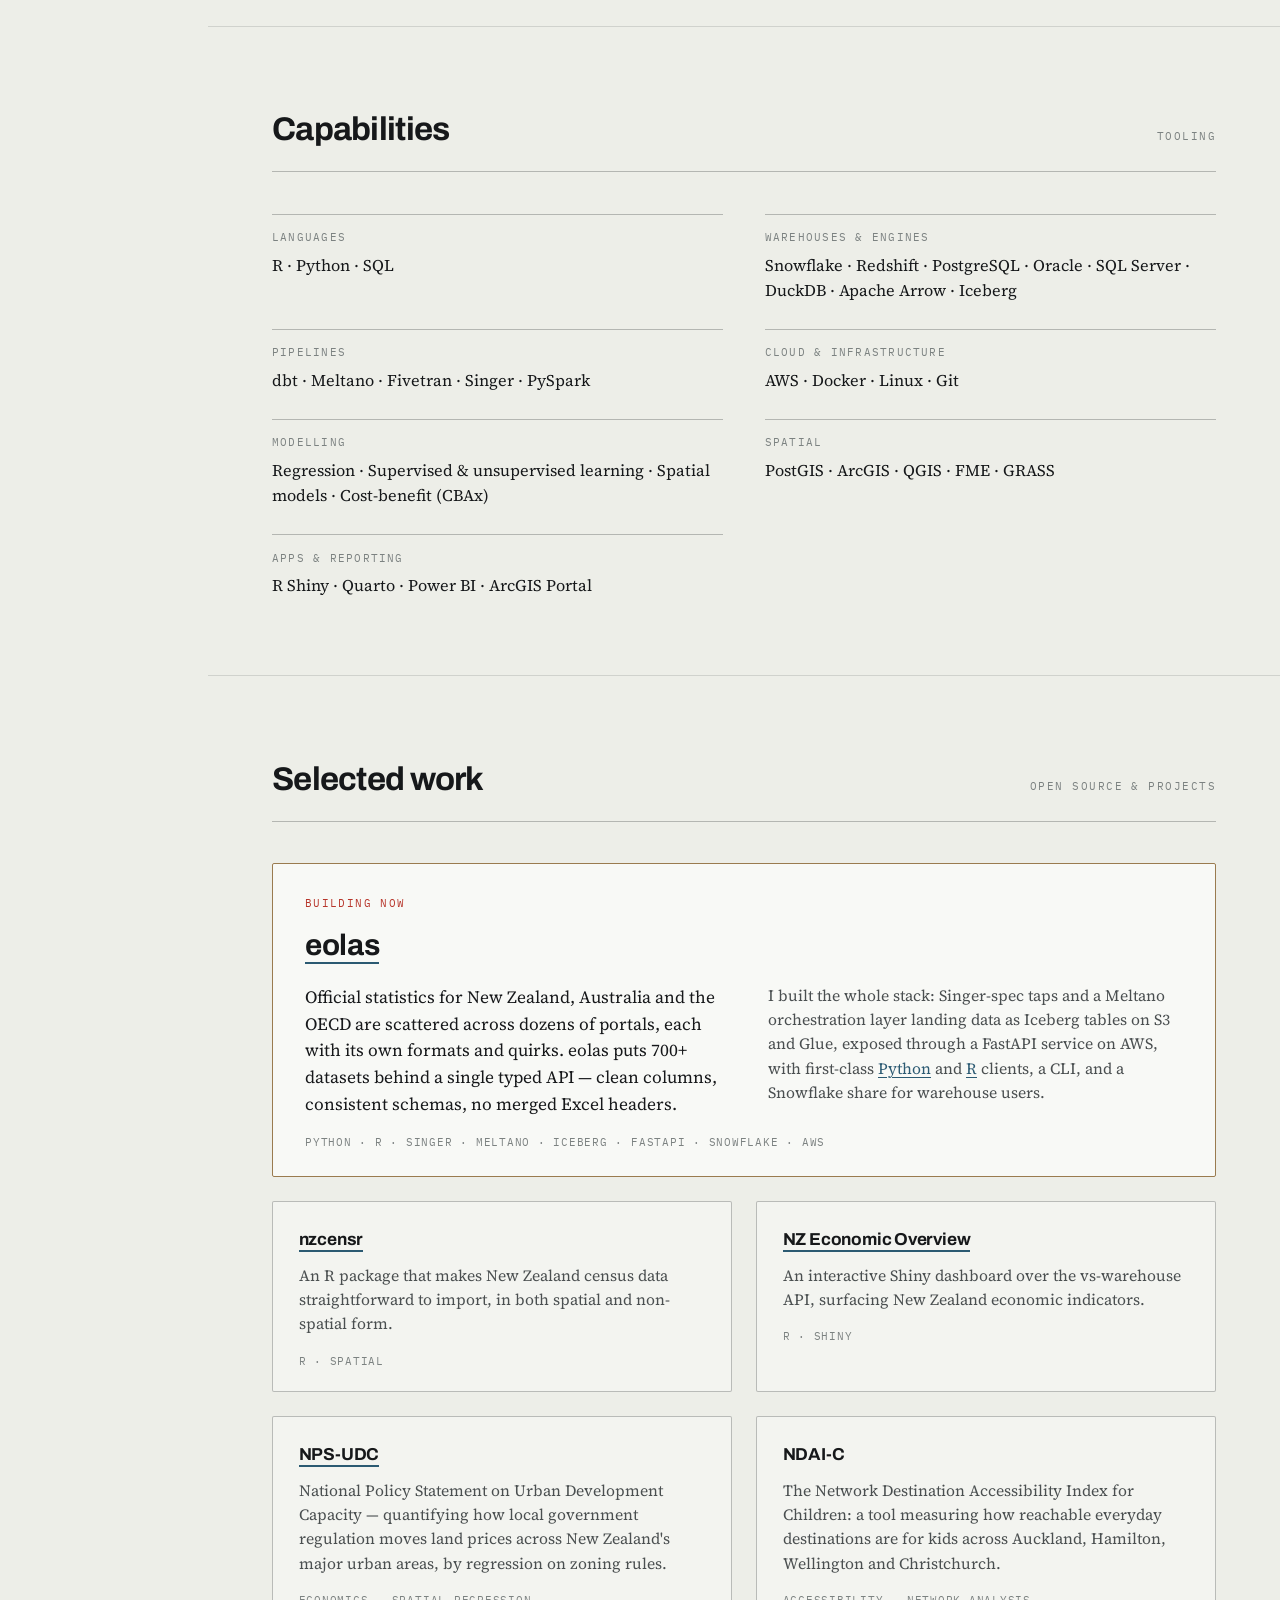
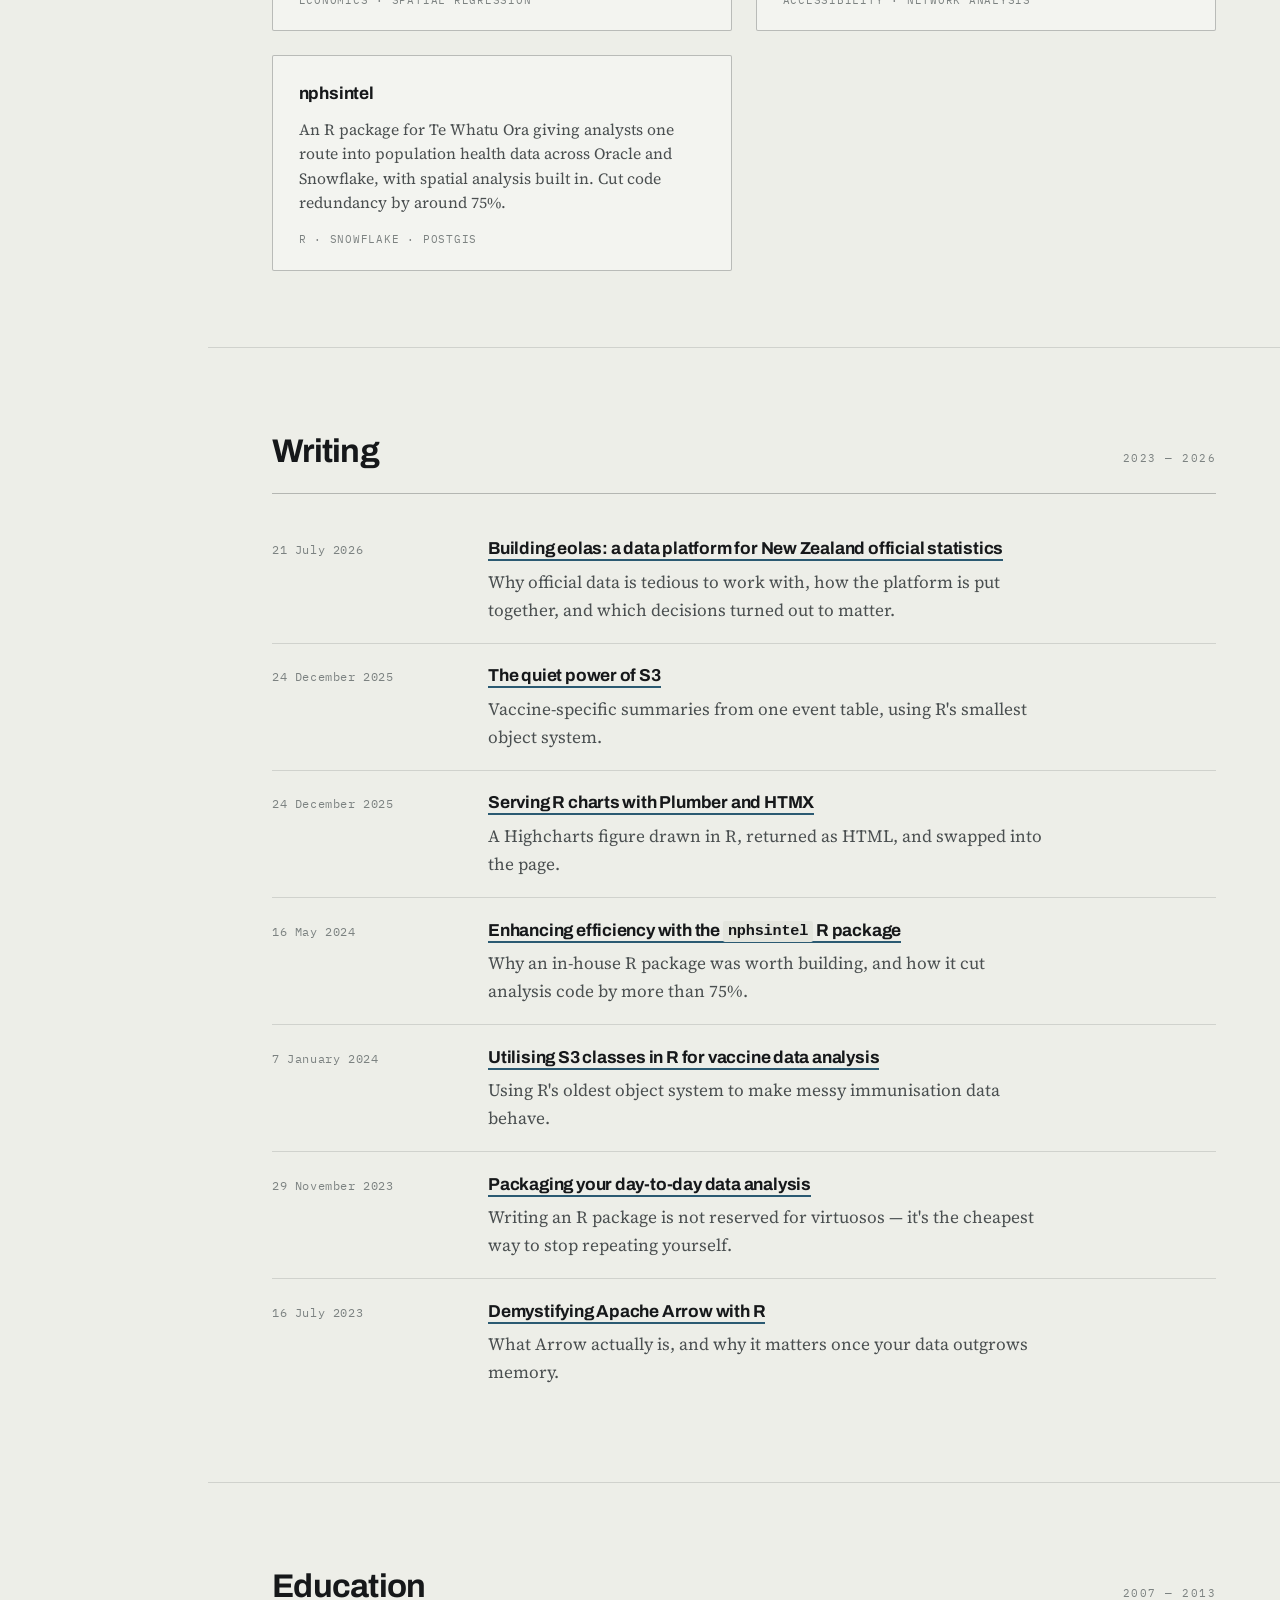
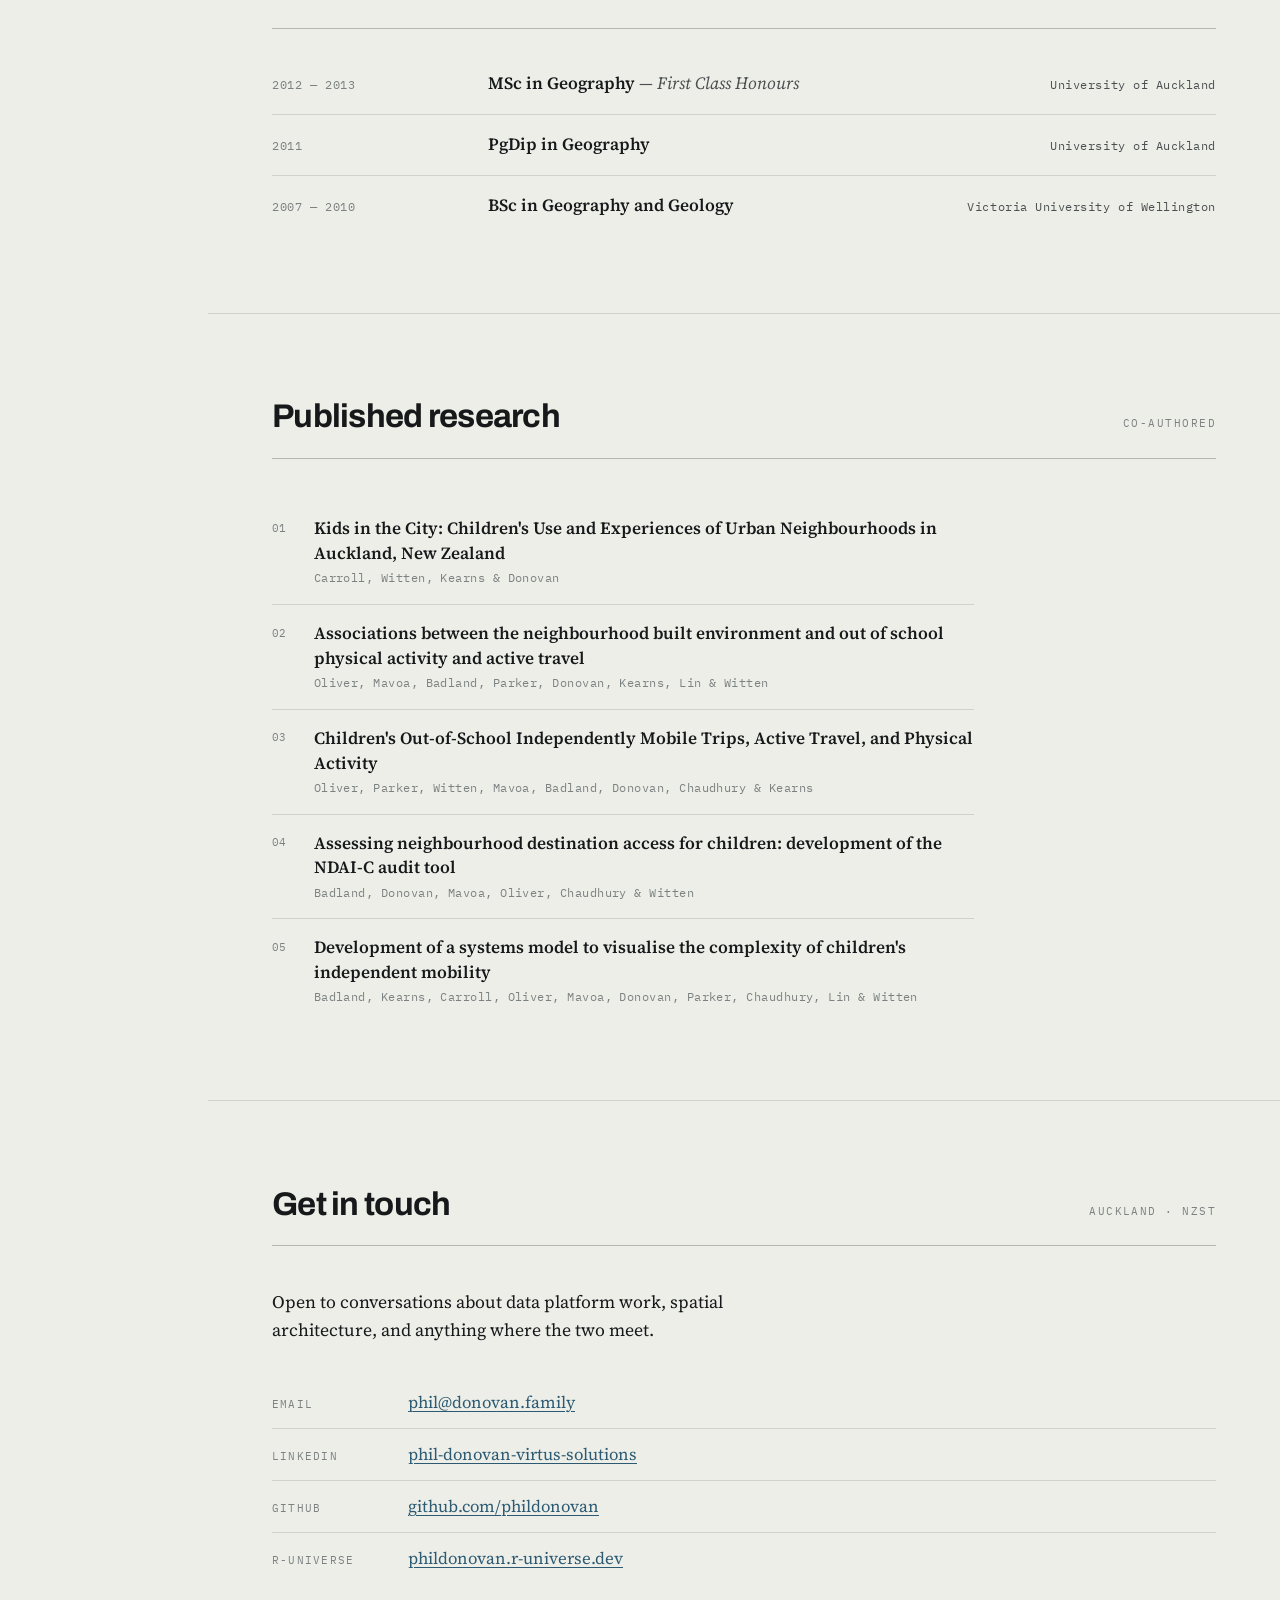
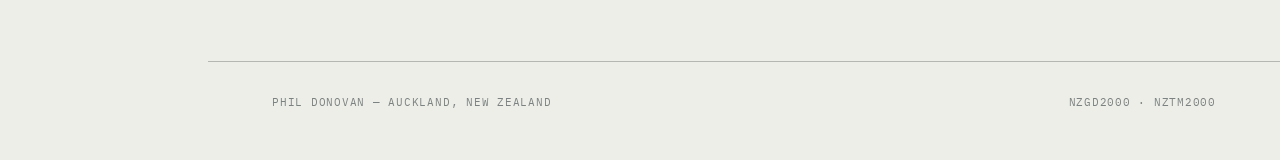
==== commit eeda1780: "Point the site at Virtus and eolas.nz, and archive the R essays. The company name links to virtus-so" ====
--- a/index.html
+++ b/index.html
@@ -75,8 +75,8 @@
       <p class="eyebrow">Auckland, New Zealand &nbsp;·&nbsp; 36°50′56″S 174°45′36″E</p>
       <h1 class="hero__name">Phil&nbsp;Donovan</h1>
       <p class="hero__role">Data Architecture &nbsp;·&nbsp; Engineering &nbsp;·&nbsp; Science &nbsp;·&nbsp; AI</p>
-      <p class="hero__affil">Director — Virtus Solutions</p>
-      <p class="hero__affil">Products — <a href="https://eolas.fyi">eolas.fyi</a></p>
+      <p class="hero__affil">Director — <a href="https://virtus-solutions.io">Virtus Solutions</a></p>
+      <p class="hero__affil">Products — <a href="https://eolas.nz">eolas.nz</a></p>
       <p class="hero__pitch">
         I design data platforms — Snowflake, dbt, Iceberg, AWS — and the models that run
         on them, for councils, health agencies and insurers. I came to it from geography,
@@ -262,7 +262,7 @@
 
       <article class="card card--feature">
         <p class="card__flag">Building now</p>
-        <h3><a href="https://eolas.fyi">eolas</a></h3>
+        <h3><a href="https://eolas.nz">eolas</a></h3>
         <p class="card__lead">
           Official statistics for New Zealand, Australia and the OECD are scattered across
           dozens of portals, each with its own formats and quirks. eolas puts 700+ datasets
@@ -328,6 +328,20 @@
         </span>
       </li>
       <li>
+        <span class="writing__date">24 December 2025</span>
+        <span>
+          <a class="writing__title" href="writing/quiet-power-of-s3/">The quiet power of S3</a>
+          <span class="writing__note">Vaccine-specific summaries from one event table, using R's smallest object system.</span>
+        </span>
+      </li>
+      <li>
+        <span class="writing__date">24 December 2025</span>
+        <span>
+          <a class="writing__title" href="writing/plumber-htmx/">Serving R charts with Plumber and HTMX</a>
+          <span class="writing__note">A Highcharts figure drawn in R, returned as HTML, and swapped into the page.</span>
+        </span>
+      </li>
+      <li>
         <span class="writing__date">16 May 2024</span>
         <span>
           <a class="writing__title" href="writing/nphsintel-package/">Enhancing efficiency with the <code>nphsintel</code> R package</a>
